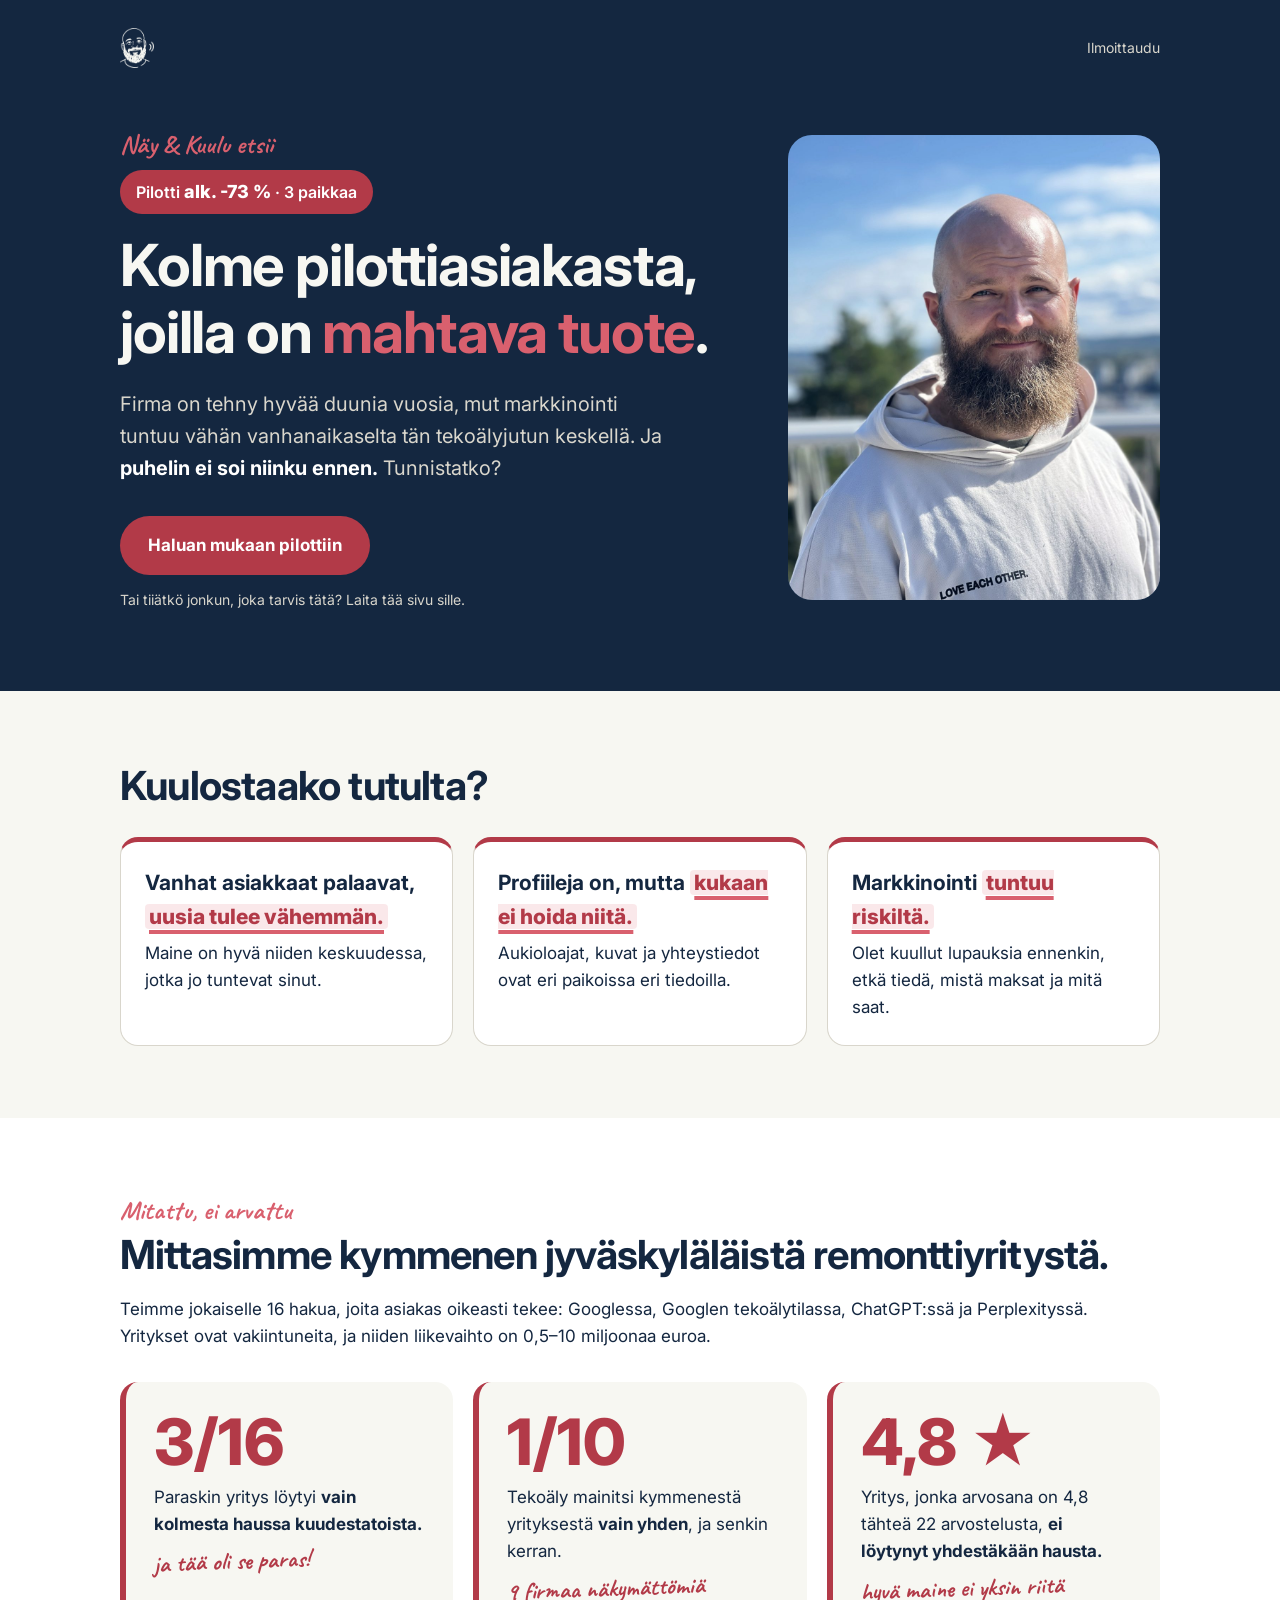
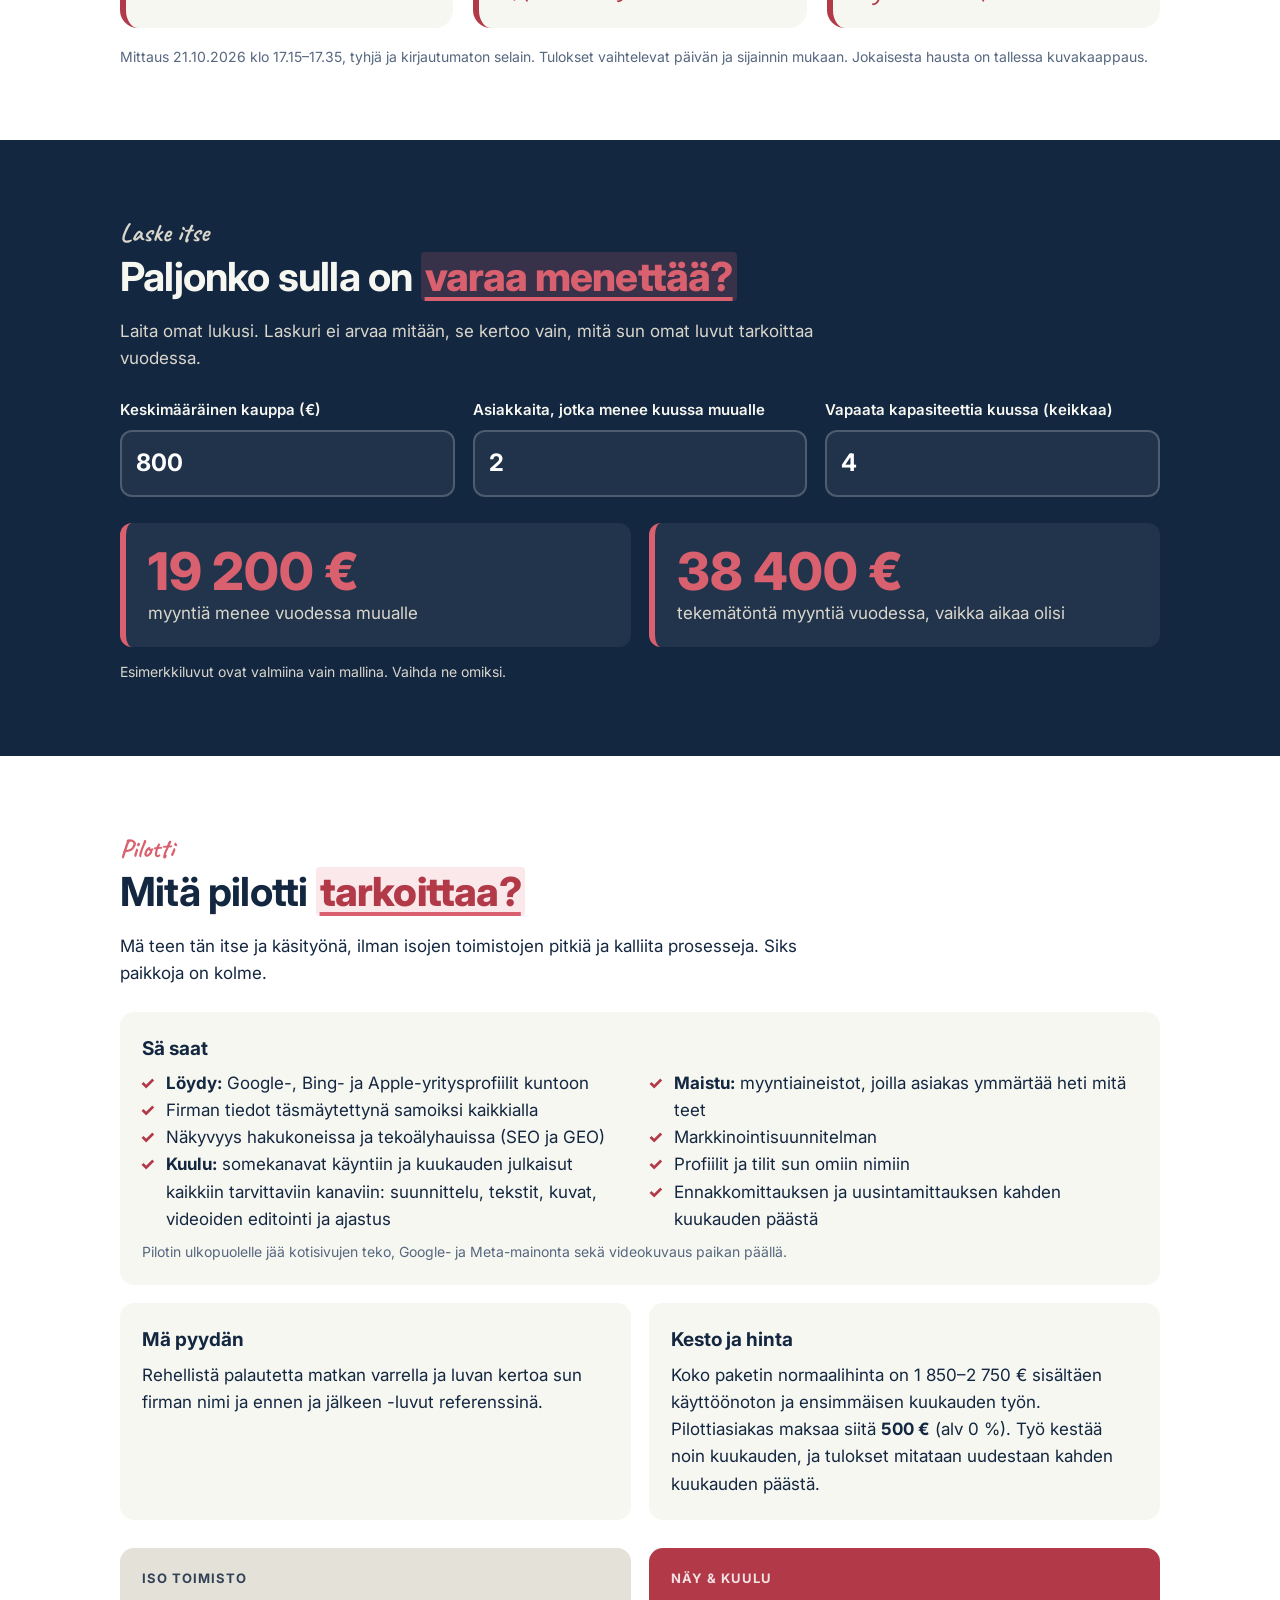
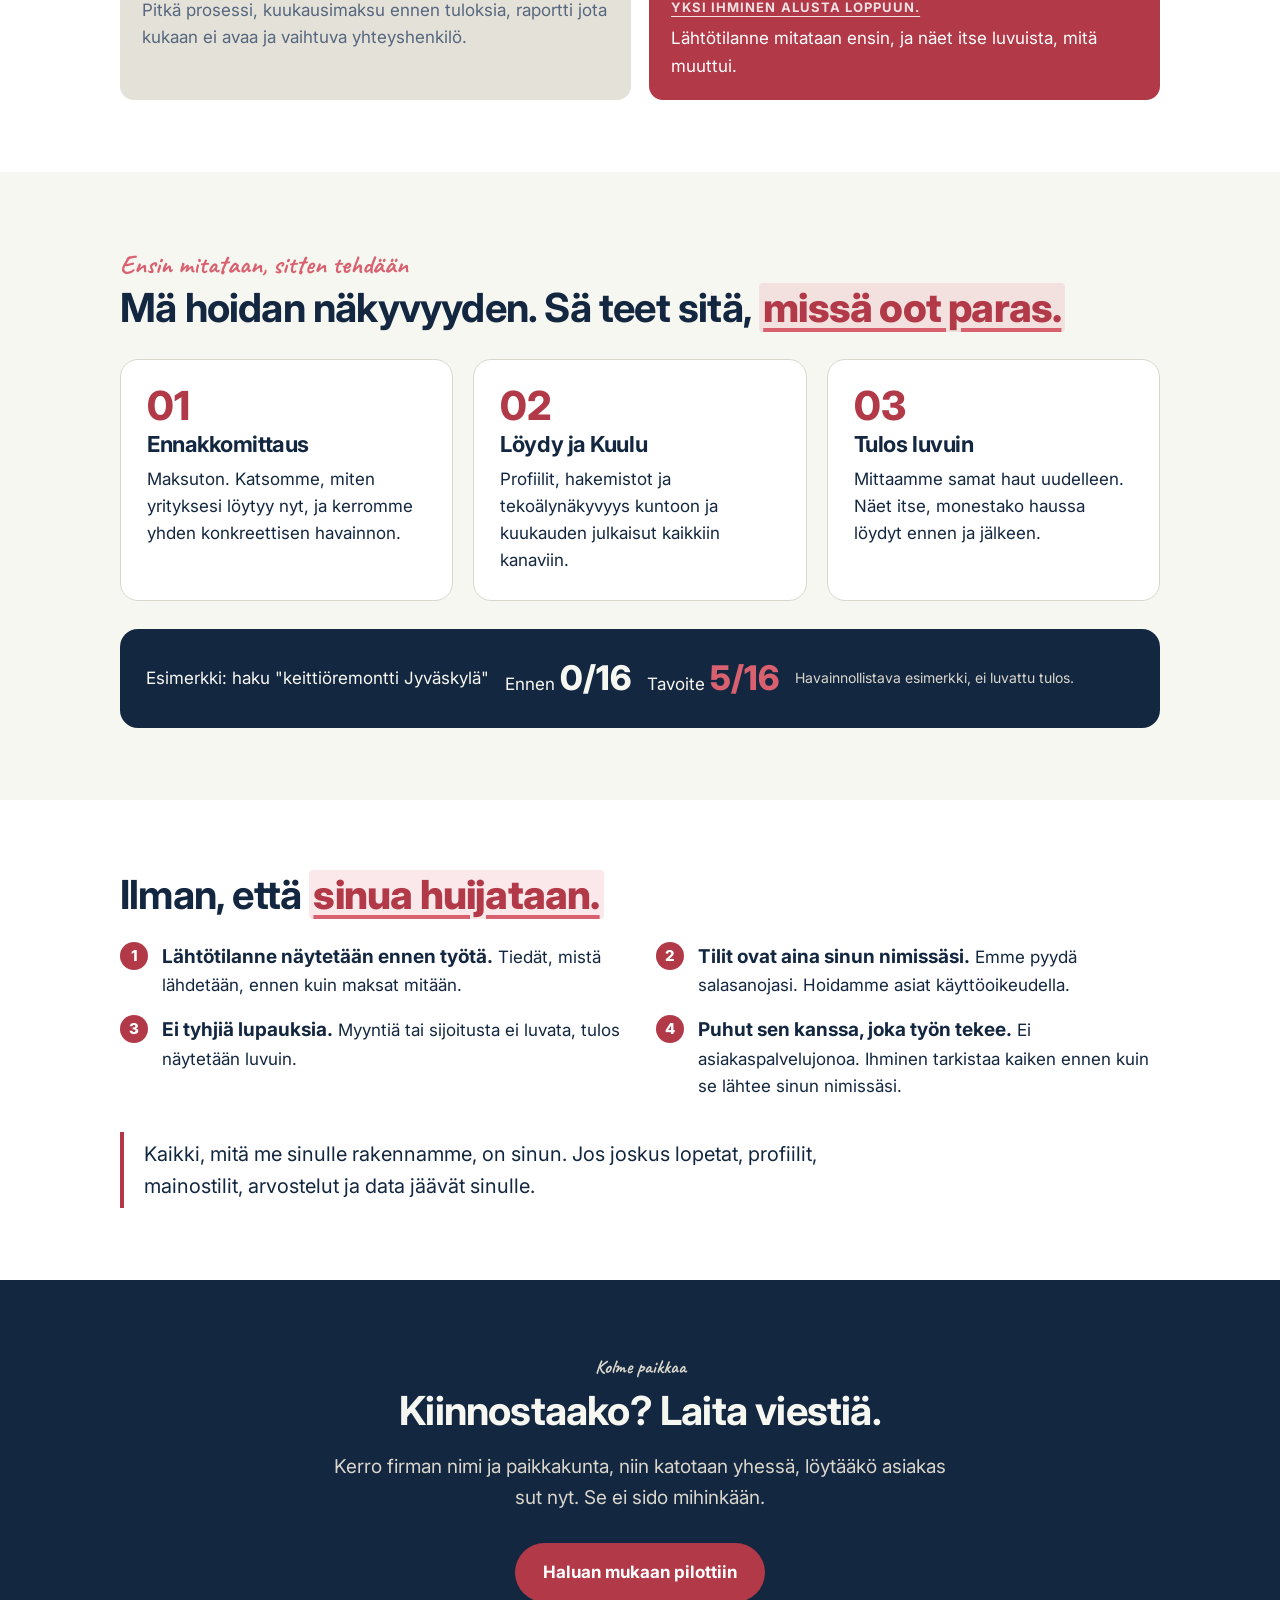
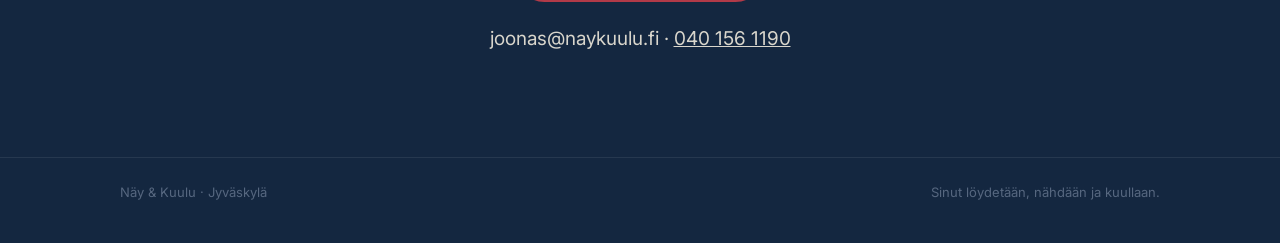
==== index.html @ 3f3e7864 "Pilotti alk. -73 %" ====
<!doctype html>
<html lang="fi">
<head>
<meta charset="utf-8">
<meta name="viewport" content="width=device-width, initial-scale=1">
<meta property="og:title" content="Etsin kolme pilottiasiakasta | Näy &amp; Kuulu">
<meta property="og:description" content="Laitan firman näkyvyyden kuntoon Googlessa ja tekoälyhauissa. Pilottiasiakkaalle 500 €, alennusta alk. -73 %.">
<meta property="og:image" content="https://naykuulu.fi/jako.png">
<meta property="og:url" content="https://naykuulu.fi/">
<meta property="og:type" content="website">
<title>Pilottiasiakkaat | Näy &amp; Kuulu</title>
<meta name="description" content="Mittaamme maksutta, löytyykö yrityksesi Googlesta, kartalta ja tekoälyhauista. Sitten korjaamme sen ja näytämme tuloksen luvuin.">
<link rel="preconnect" href="https://fonts.googleapis.com">
<link rel="preconnect" href="https://fonts.gstatic.com" crossorigin>
<link rel="stylesheet" href="https://fonts.googleapis.com/css2?family=Inter:wght@400;500;600;700;800&family=Caveat:wght@600;700&display=swap">
<!--
  LASKEUTUMISSIVU, LUONNOS 1 (22.10.2026). Yleinen versio.
  Rakenne (myyntikaava): 1 tunnistettava ongelma -> 2 mitattu todiste -> 3 mita nakymattomyys maksaa
  -> 4 ratkaisu -> 5 riskin poisto (arvot ja sitoumukset) -> 6 hinta -> 7 yksi toimintakehotus.
  TOIMIALAVERSIOT: vaihda kohdat, joissa on kommentti TOIMIALA (esimerkkihaku, mittauksen ala, referenssi).
  TEKSTI viimeistellaan brandiaanen (paketiston vaihe 3) jalkeen.
-->
<style>
:root{--sini:#1F3A5F;--syva:#142740;--lumi:#F7F7F2;--koivu:#D9D6CC;--puolukka:#B23A48;--pv:#D9606E;--himmea:#56677F;--valk:#FFFFFF}
*{box-sizing:border-box;margin:0;padding:0}
html{scroll-behavior:smooth}
body{font-family:Inter,system-ui,sans-serif;background:var(--lumi);color:var(--syva);line-height:1.6;font-size:17px}
a{color:inherit}
.sis{max-width:1080px;margin:0 auto;padding:0 20px}
.nappi{display:inline-block;background:var(--puolukka);color:var(--valk);text-decoration:none;font-weight:700;padding:16px 28px;border-radius:999px;font-size:17px;transition:transform .15s,background .15s}
.nappi:hover{background:#9c2f3c;transform:translateY(-1px)}
.pieni{font-size:14px;color:var(--himmea)}
.kasi{font-family:Caveat,cursive;font-weight:700;color:var(--pv);font-size:26px}
h1,h2,h3{line-height:1.15;letter-spacing:-.02em}
h2{font-size:clamp(28px,4vw,40px);margin-bottom:18px}
section{padding:72px 0}

/* 1 yläosa */
.yla{background:var(--syva);color:var(--lumi);padding:28px 0 80px}
.yla nav{display:flex;align-items:center;justify-content:space-between;margin-bottom:56px}
.yla nav img{height:40px}
.yla nav a.pieni{color:var(--koivu);text-decoration:none}
.yla .gr{display:grid;grid-template-columns:1.25fr .75fr;gap:48px;align-items:center}
.yla h1{font-size:clamp(34px,5.4vw,58px);margin-bottom:22px}
.yla h1 em{font-style:normal;color:var(--pv)}
.yla p.ingressi{font-size:20px;color:var(--koivu);max-width:560px;margin-bottom:32px}
.yla .kuva{border-radius:24px;overflow:hidden;aspect-ratio:4/5;background:var(--sini)}
.yla .kuva img{width:100%;height:100%;object-fit:cover;display:block}
.yla .huom{margin-top:14px;color:var(--koivu)}

/* 2 tunnistus */
.tunnistus .lista{display:grid;grid-template-columns:repeat(3,1fr);gap:20px;margin-top:28px}
.tunnistus .kortti{background:var(--valk);border:1px solid var(--koivu);border-radius:18px;padding:24px}
.tunnistus .kortti b{display:block;font-size:19px;margin-bottom:6px}

/* 3 mittaus */
.mittaus{background:var(--valk)}
.mittaus .luvut{display:grid;grid-template-columns:repeat(3,1fr);gap:20px;margin:32px 0 18px}
.mittaus .luku{border-radius:18px;padding:28px;background:var(--lumi)}
.mittaus .luku .iso{font-size:clamp(44px,6vw,64px);font-weight:800;color:var(--puolukka);line-height:1}
.mittaus .luku p{margin-top:10px}

/* 4 hinta näkymättömyydestä */
.maksaa{background:var(--sini);color:var(--lumi)}
.maksaa .gr{display:grid;grid-template-columns:repeat(2,1fr);gap:20px;margin-top:28px}
.maksaa .tilasto{background:rgba(255,255,255,.06);border:1px solid rgba(255,255,255,.14);border-radius:18px;padding:26px}
.maksaa .tilasto .iso{font-size:44px;font-weight:800;color:var(--pv);line-height:1}
.maksaa .tilasto p{margin-top:10px;color:var(--koivu)}
.maksaa .lahde{font-size:13px;color:var(--koivu);opacity:.8;margin-top:8px}

/* 5 ratkaisu */
.ratkaisu .askeleet{display:grid;grid-template-columns:repeat(3,1fr);gap:20px;margin-top:28px}
.ratkaisu .askel{background:var(--valk);border-radius:18px;padding:26px;border:1px solid var(--koivu)}
.ratkaisu .askel .nro{font-weight:800;color:var(--puolukka);font-size:15px;letter-spacing:.08em}
.ratkaisu .askel h3{font-size:22px;margin:6px 0 8px}
.ennen{display:flex;gap:16px;align-items:center;margin-top:28px;background:var(--syva);color:var(--lumi);border-radius:18px;padding:22px 26px;flex-wrap:wrap}
.ennen .arvo{font-size:34px;font-weight:800}
.ennen .arvo.j{color:var(--pv)}

/* 6 turva */
.turva{background:var(--valk)}
.turva .gr{display:grid;grid-template-columns:repeat(2,1fr);gap:16px 32px;margin-top:24px}
.turva .rivi{display:flex;gap:14px}
.turva .rivi span{flex:0 0 28px;height:28px;border-radius:50%;background:var(--puolukka);color:var(--valk);display:grid;place-items:center;font-weight:800;font-size:15px}
.sitoumus{margin-top:32px;border-left:4px solid var(--puolukka);padding:6px 0 6px 20px;font-size:20px;max-width:760px}

/* 7 hinta */
.hinta .gr{display:grid;grid-template-columns:repeat(2,1fr);gap:20px;margin-top:24px}
.hinta .laatikko{background:var(--valk);border:1px solid var(--koivu);border-radius:18px;padding:28px}
.hinta .laatikko .iso{font-size:44px;font-weight:800}
.hinta .laatikko.paa{border:2px solid var(--puolukka)}

/* 8 loppu */
.loppu{background:var(--syva);color:var(--lumi);text-align:center}
.loppu p{color:var(--koivu);max-width:620px;margin:0 auto 30px;font-size:19px}
.loppu .yht{margin-top:22px;color:var(--koivu)}
footer{background:var(--syva);color:var(--himmea);padding:24px 0 40px;font-size:13px;border-top:1px solid rgba(255,255,255,.08)}
footer .sis{display:flex;justify-content:space-between;gap:16px;flex-wrap:wrap}

@media (max-width:820px){
  body{font-size:16px}
  section{padding:56px 0}
  .yla .gr,.tunnistus .lista,.mittaus .luvut,.maksaa .gr,.ratkaisu .askeleet,.turva .gr,.hinta .gr{grid-template-columns:1fr}
  .yla .kuva{aspect-ratio:1/1;max-width:340px}
  .yla nav{margin-bottom:36px}
}
.paikka{background:#FFF3B0;color:#5a4a00;padding:2px 6px;border-radius:4px;font-weight:600}
.pilotti{padding:72px 0;background:var(--valk)}
.pilotti .gr{display:grid;grid-template-columns:repeat(2,1fr);gap:18px;margin-top:24px}
.pilotti .kortti{background:var(--lumi);border-radius:14px;padding:22px}
.pilotti .kortti b{display:block;font-size:19px;margin-bottom:6px}
@media(max-width:760px){.pilotti .gr{grid-template-columns:1fr}.pilotti ul{columns:1!important}}
.korosta{font-weight:800;color:var(--puolukka);background:rgba(217,96,110,.14);text-decoration:underline;text-decoration-thickness:4px;text-underline-offset:6px;text-decoration-color:var(--pv);padding:0 4px;border-radius:4px}
.yla .korosta,.laskuri .korosta,.loppu .korosta{color:var(--pv);background:rgba(217,96,110,.18)}
.huomio{font-family:Caveat,cursive;font-weight:700;color:var(--puolukka);font-size:24px;line-height:1.1;display:block;margin-top:8px;transform:rotate(-2deg)}
.tunnistus .kortti{border-top:5px solid var(--puolukka)}
.tunnistus .kortti b{font-size:21px}
.mittaus .luku{border-left:6px solid var(--puolukka)}
.ratkaisu .askel .nro{font-size:40px;line-height:1;letter-spacing:0}
.turva .rivi b{font-size:19px}
.pilotti ul li{list-style:none;position:relative;padding-left:4px}
.pilotti ul li:before{content:"✓";position:absolute;left:-22px;color:var(--puolukka);font-weight:800}
.vs{display:grid;grid-template-columns:1fr 1fr;gap:18px;margin-top:28px}
.vs div{border-radius:14px;padding:20px 22px}
.vs .ei{background:#E4E1D8;color:var(--himmea);text-decoration:none}.vs .ei b{color:var(--syva)}
.vs .on{background:var(--puolukka);color:#fff}
.vs b{display:block;font-size:13px;letter-spacing:.08em;text-transform:uppercase;margin-bottom:8px;opacity:.85}
@media(max-width:760px){.vs{grid-template-columns:1fr}}
.pilottimerkki{display:inline-block;background:var(--puolukka);color:#fff;font-weight:600;font-size:16px;padding:8px 16px;border-radius:999px;margin:4px 0 18px}
.pilottimerkki b{font-weight:800;font-size:18px}
.laskuri{padding:72px 0;background:var(--syva);color:var(--lumi)}
.laskuri p{color:var(--koivu)}
.lgr{display:grid;grid-template-columns:repeat(3,1fr);gap:18px;margin:26px 0}
.lgr label{display:flex;flex-direction:column;gap:8px;font-weight:600;font-size:15px}
.lgr input{font:inherit;font-size:24px;font-weight:700;padding:12px 14px;border-radius:12px;border:2px solid rgba(255,255,255,.2);background:rgba(255,255,255,.06);color:#fff;width:100%}
.ltul{display:grid;grid-template-columns:1fr 1fr;gap:18px;margin-bottom:14px}
.ltul div{background:rgba(255,255,255,.06);border-left:6px solid var(--pv);border-radius:12px;padding:20px 22px}
.ltul .iso{display:block;font-size:clamp(34px,5vw,52px);font-weight:800;color:var(--pv);line-height:1.1}
.ltul span{color:var(--koivu)}
@media(max-width:760px){.lgr,.ltul{grid-template-columns:1fr}}
.pilotti ul li{break-inside:avoid}
</style>
</head>
<body>

<!-- 1. ONGELMA, JONKA LUKIJA TUNNISTAA -->
<header class="yla">
  <div class="sis">
    <nav><img src="merkki_lumi.png" alt="Näy &amp; Kuulu"><a class="pieni" href="#mittaus">Ilmoittaudu</a></nav>
    <div class="gr">
      <div>
        <p class="kasi">Näy &amp; Kuulu etsii</p>
        <div class="pilottimerkki">Pilotti <b>alk. -73 %</b> · 3 paikkaa</div>
        <h1>Kolme pilottiasiakasta, joilla on <em>mahtava tuote</em>.</h1>
        <p class="ingressi">Firma on tehny hyvää duunia vuosia, mut markkinointi tuntuu vähän vanhanaikaselta tän tekoälyjutun keskellä. Ja <b style="color:#fff">puhelin ei soi niinku ennen.</b> Tunnistatko?</p>
        <a class="nappi" href="https://docs.google.com/forms/d/e/1FAIpQLSdQ899hPGrsLPNvacFHOvFxhM9YdgB2-9FwwTz6n1oB_IQjag/viewform" target="_blank" rel="noopener">Haluan mukaan pilottiin</a>
        <p class="huom pieni">Tai tiiätkö jonkun, joka tarvis tätä? Laita tää sivu sille.</p>
      </div>
      <div class="kuva"><img style="object-position:50% 20%" src="joonas_huppari.jpg" alt="Joonas, Näy &amp; Kuulu"></div>
    </div>
  </div>
</header>
<section class="tunnistus">
  <div class="sis">
    <h2>Kuulostaako tutulta?</h2>
    <div class="lista">
      <div class="kortti"><b>Vanhat asiakkaat palaavat, <span class="korosta">uusia tulee vähemmän.</span></b>Maine on hyvä niiden keskuudessa, jotka jo tuntevat sinut.</div>
      <div class="kortti"><b>Profiileja on, mutta <span class="korosta">kukaan ei hoida niitä.</span></b>Aukioloajat, kuvat ja yhteystiedot ovat eri paikoissa eri tiedoilla.</div>
      <div class="kortti"><b>Markkinointi <span class="korosta">tuntuu riskiltä.</span></b>Olet kuullut lupauksia ennenkin, etkä tiedä, mistä maksat ja mitä saat.</div>
    </div>
  </div>
</section>

<!-- 2. MITATTU TODISTE (oma mittaus 21.10.2026, yritysten nimiä ei julkaista) -->
<section class="mittaus" id="tulos">
  <div class="sis">
    <p class="kasi">Mitattu, ei arvattu</p>
    <!-- TOIMIALA: ala ja paikkakunta -->
    <h2>Mittasimme kymmenen jyväskyläläistä remonttiyritystä.</h2>
    <p>Teimme jokaiselle 16 hakua, joita asiakas oikeasti tekee: Googlessa, Googlen tekoälytilassa, ChatGPT:ssä ja Perplexityssä. Yritykset ovat vakiintuneita, ja niiden liikevaihto on 0,5–10 miljoonaa euroa.</p>
    <div class="luvut">
      <div class="luku"><div class="iso">3/16</div><p>Paraskin yritys löytyi <b>vain kolmesta haussa kuudestatoista.</b><span class="huomio">ja tää oli se paras!</span></p></div>
      <div class="luku"><div class="iso">1/10</div><p>Tekoäly mainitsi kymmenestä yrityksestä <b>vain yhden</b>, ja senkin kerran.<span class="huomio">9 firmaa näkymättömiä</span></p></div>
      <div class="luku"><div class="iso">4,8 ★</div><p>Yritys, jonka arvosana on 4,8 tähteä 22 arvostelusta, <b>ei löytynyt yhdestäkään hausta.</b><span class="huomio">hyvä maine ei yksin riitä</span></p></div>
    </div>
    <p class="pieni">Mittaus 21.10.2026 klo 17.15–17.35, tyhjä ja kirjautumaton selain. Tulokset vaihtelevat päivän ja sijainnin mukaan. Jokaisesta hausta on tallessa kuvakaappaus.</p>
  </div>
</section>

<section class="laskuri" id="laskuri">
  <div class="sis">
    <p class="kasi">Laske itse</p>
    <h2>Paljonko sulla on <span class="korosta">varaa menettää?</span></h2>
    <p style="max-width:720px">Laita omat lukusi. Laskuri ei arvaa mitään, se kertoo vain, mitä sun omat luvut tarkoittaa vuodessa.</p>
    <div class="lgr">
      <label>Keskimääräinen kauppa (€)<input type="number" id="l_kauppa" value="800" min="0" step="50"></label>
      <label>Asiakkaita, jotka menee kuussa muualle<input type="number" id="l_menee" value="2" min="0" step="1"></label>
      <label>Vapaata kapasiteettia kuussa (keikkaa)<input type="number" id="l_kapa" value="4" min="0" step="1"></label>
    </div>
    <div class="ltul">
      <div><span class="iso" id="l_menetys">19 200 €</span><span>myyntiä menee vuodessa muualle</span></div>
      <div><span class="iso" id="l_kapaeur">38 400 €</span><span>tekemätöntä myyntiä vuodessa, vaikka aikaa olisi</span></div>
    </div>
    <p class="pieni">Esimerkkiluvut ovat valmiina vain mallina. Vaihda ne omiksi.</p>
  </div>
</section>
<script>
(function(){function f(n){return Math.round(n).toLocaleString('fi-FI')+' €'}
function laske(){var k=+document.getElementById('l_kauppa').value||0,m=+document.getElementById('l_menee').value||0,c=+document.getElementById('l_kapa').value||0;
document.getElementById('l_menetys').textContent=f(k*m*12);document.getElementById('l_kapaeur').textContent=f(k*c*12)}
['l_kauppa','l_menee','l_kapa'].forEach(function(i){document.getElementById(i).addEventListener('input',laske)});laske()})();
</script>
<section class="pilotti">
  <div class="sis">
    <p class="kasi">Pilotti</p>
    <h2>Mitä pilotti <span class="korosta">tarkoittaa?</span></h2>
    <p style="max-width:720px">Mä teen tän itse ja käsityönä, ilman isojen toimistojen pitkiä ja kalliita prosesseja. Siks paikkoja on kolme.</p>
    <div class="gr">
      <div class="kortti" style="grid-column:1/-1"><b>Sä saat</b><ul style="margin:6px 0 0 20px;columns:2;column-gap:40px"><li><span style="font-weight:700">Löydy:</span> Google-, Bing- ja Apple-yritysprofiilit kuntoon</li><li>Firman tiedot täsmäytettynä samoiksi kaikkialla</li><li>Näkyvyys hakukoneissa ja tekoälyhauissa (SEO ja GEO)</li><li><span style="font-weight:700">Kuulu:</span> somekanavat käyntiin ja kuukauden julkaisut kaikkiin tarvittaviin kanaviin: suunnittelu, tekstit, kuvat, videoiden editointi ja ajastus</li><li><span style="font-weight:700">Maistu:</span> myyntiaineistot, joilla asiakas ymmärtää heti mitä teet</li><li>Markkinointisuunnitelman</li><li>Profiilit ja tilit sun omiin nimiin</li><li>Ennakkomittauksen ja uusintamittauksen kahden kuukauden päästä</li></ul><p class="pieni" style="margin-top:8px">Pilotin ulkopuolelle jää kotisivujen teko, Google- ja Meta-mainonta sekä videokuvaus paikan päällä.</p></div>
      <div class="kortti"><b>Mä pyydän</b>Rehellistä palautetta matkan varrella ja luvan kertoa sun firman nimi ja ennen ja jälkeen -luvut referenssinä.</div>
      <div class="kortti"><b>Kesto ja hinta</b>Koko paketin normaalihinta on 1 850–2 750 € sisältäen käyttöönoton ja ensimmäisen kuukauden työn. Pilottiasiakas maksaa siitä <span style="font-weight:700">500 €</span> (alv 0 %). Työ kestää noin kuukauden, ja tulokset mitataan uudestaan kahden kuukauden päästä.</div>
    </div>
  <div class="vs"><div class="ei"><b>Iso toimisto</b>Pitkä prosessi, kuukausimaksu ennen tuloksia, raportti jota kukaan ei avaa ja vaihtuva yhteyshenkilö.</div><div class="on"><b>Näy &amp; Kuulu</b><b style="text-decoration:underline;text-underline-offset:4px">Yksi ihminen alusta loppuun.</b> Lähtötilanne mitataan ensin, ja näet itse luvuista, mitä muuttui.</div></div>
</div>
</section>
<!-- 4. RATKAISU -->
<section class="ratkaisu" id="miten">
  <div class="sis">
    <p class="kasi">Ensin mitataan, sitten tehdään</p>
    <h2>Mä hoidan näkyvyyden. Sä teet sitä, <span class="korosta">missä oot paras.</span></h2>
    <div class="askeleet">
      <div class="askel"><div class="nro">01</div><h3>Ennakkomittaus</h3><p>Maksuton. Katsomme, miten yrityksesi löytyy nyt, ja kerromme yhden konkreettisen havainnon.</p></div>
      <div class="askel"><div class="nro">02</div><h3>Löydy ja Kuulu</h3><p>Profiilit, hakemistot ja tekoälynäkyvyys kuntoon ja kuukauden julkaisut kaikkiin kanaviin.</p></div>
      <div class="askel"><div class="nro">03</div><h3>Tulos luvuin</h3><p>Mittaamme samat haut uudelleen. Näet itse, monestako haussa löydyt ennen ja jälkeen.</p></div>
    </div>
    <!-- TOIMIALA: esimerkkihaku -->
    <div class="ennen">
      <div>Esimerkki: haku "keittiöremontti Jyväskylä"</div>
      <div>Ennen <span class="arvo">0/16</span></div>
      <div>Tavoite <span class="arvo j">5/16</span></div>
      <div class="pieni" style="color:var(--koivu)">Havainnollistava esimerkki, ei luvattu tulos.</div>
    </div>
  </div>
</section>

<!-- 5. RISKIN POISTO: ARVOT JA SITOUMUKSET -->
<section class="turva">
  <div class="sis">
    <h2>Ilman, että <span class="korosta">sinua huijataan.</span></h2>
    <div class="gr">
      <div class="rivi"><span>1</span><div><b>Lähtötilanne näytetään ennen työtä.</b> Tiedät, mistä lähdetään, ennen kuin maksat mitään.</div></div>
      <div class="rivi"><span>2</span><div><b>Tilit ovat aina sinun nimissäsi.</b> Emme pyydä salasanojasi. Hoidamme asiat käyttöoikeudella.</div></div>
      <div class="rivi"><span>3</span><div><b>Ei tyhjiä lupauksia.</b> Myyntiä tai sijoitusta ei luvata, tulos näytetään luvuin.</div></div>
      <div class="rivi"><span>4</span><div><b>Puhut sen kanssa, joka työn tekee.</b> Ei asiakaspalvelujonoa. Ihminen tarkistaa kaiken ennen kuin se lähtee sinun nimissäsi.</div></div>
    </div>
    <p class="sitoumus">Kaikki, mitä me sinulle rakennamme, on sinun. Jos joskus lopetat, profiilit, mainostilit, arvostelut ja data jäävät sinulle.</p>
  </div>
</section>

<section class="loppu" id="mittaus">
  <div class="sis">
    <p class="kasi" style="margin-bottom:6px">Kolme paikkaa</p>
    <h2>Kiinnostaako? Laita viestiä.</h2>
    <p>Kerro firman nimi ja paikkakunta, niin katotaan yhessä, löytääkö asiakas sut nyt. Se ei sido mihinkään.</p>
    <a class="nappi" href="https://docs.google.com/forms/d/e/1FAIpQLSdQ899hPGrsLPNvacFHOvFxhM9YdgB2-9FwwTz6n1oB_IQjag/viewform" target="_blank" rel="noopener">Haluan mukaan pilottiin</a>
    <p class="yht">joonas@naykuulu.fi · <a href="tel:+358401561190" style="color:inherit">040 156 1190</a></p>
  </div>
</section>
<footer><div class="sis"><div>Näy &amp; Kuulu · Jyväskylä</div><div>Sinut löydetään, nähdään ja kuullaan.</div></div></footer>
</body>
</html>
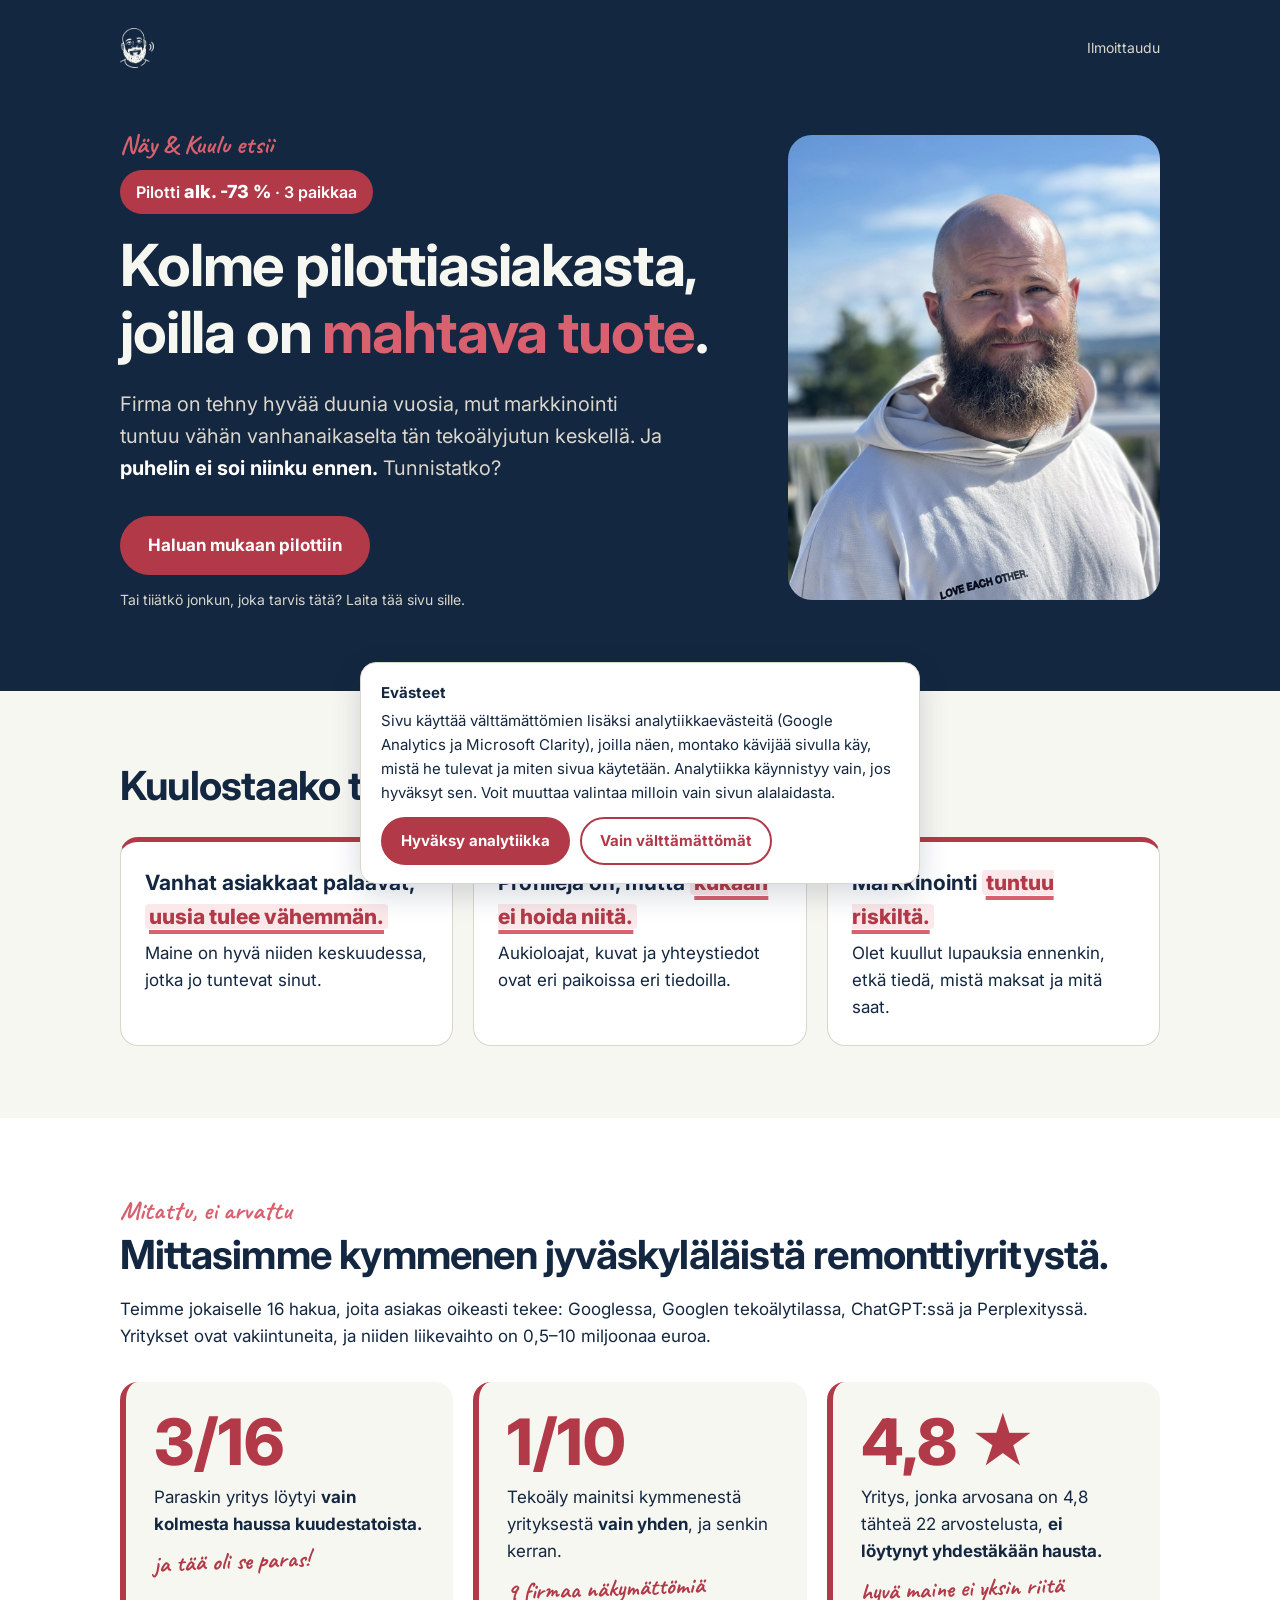
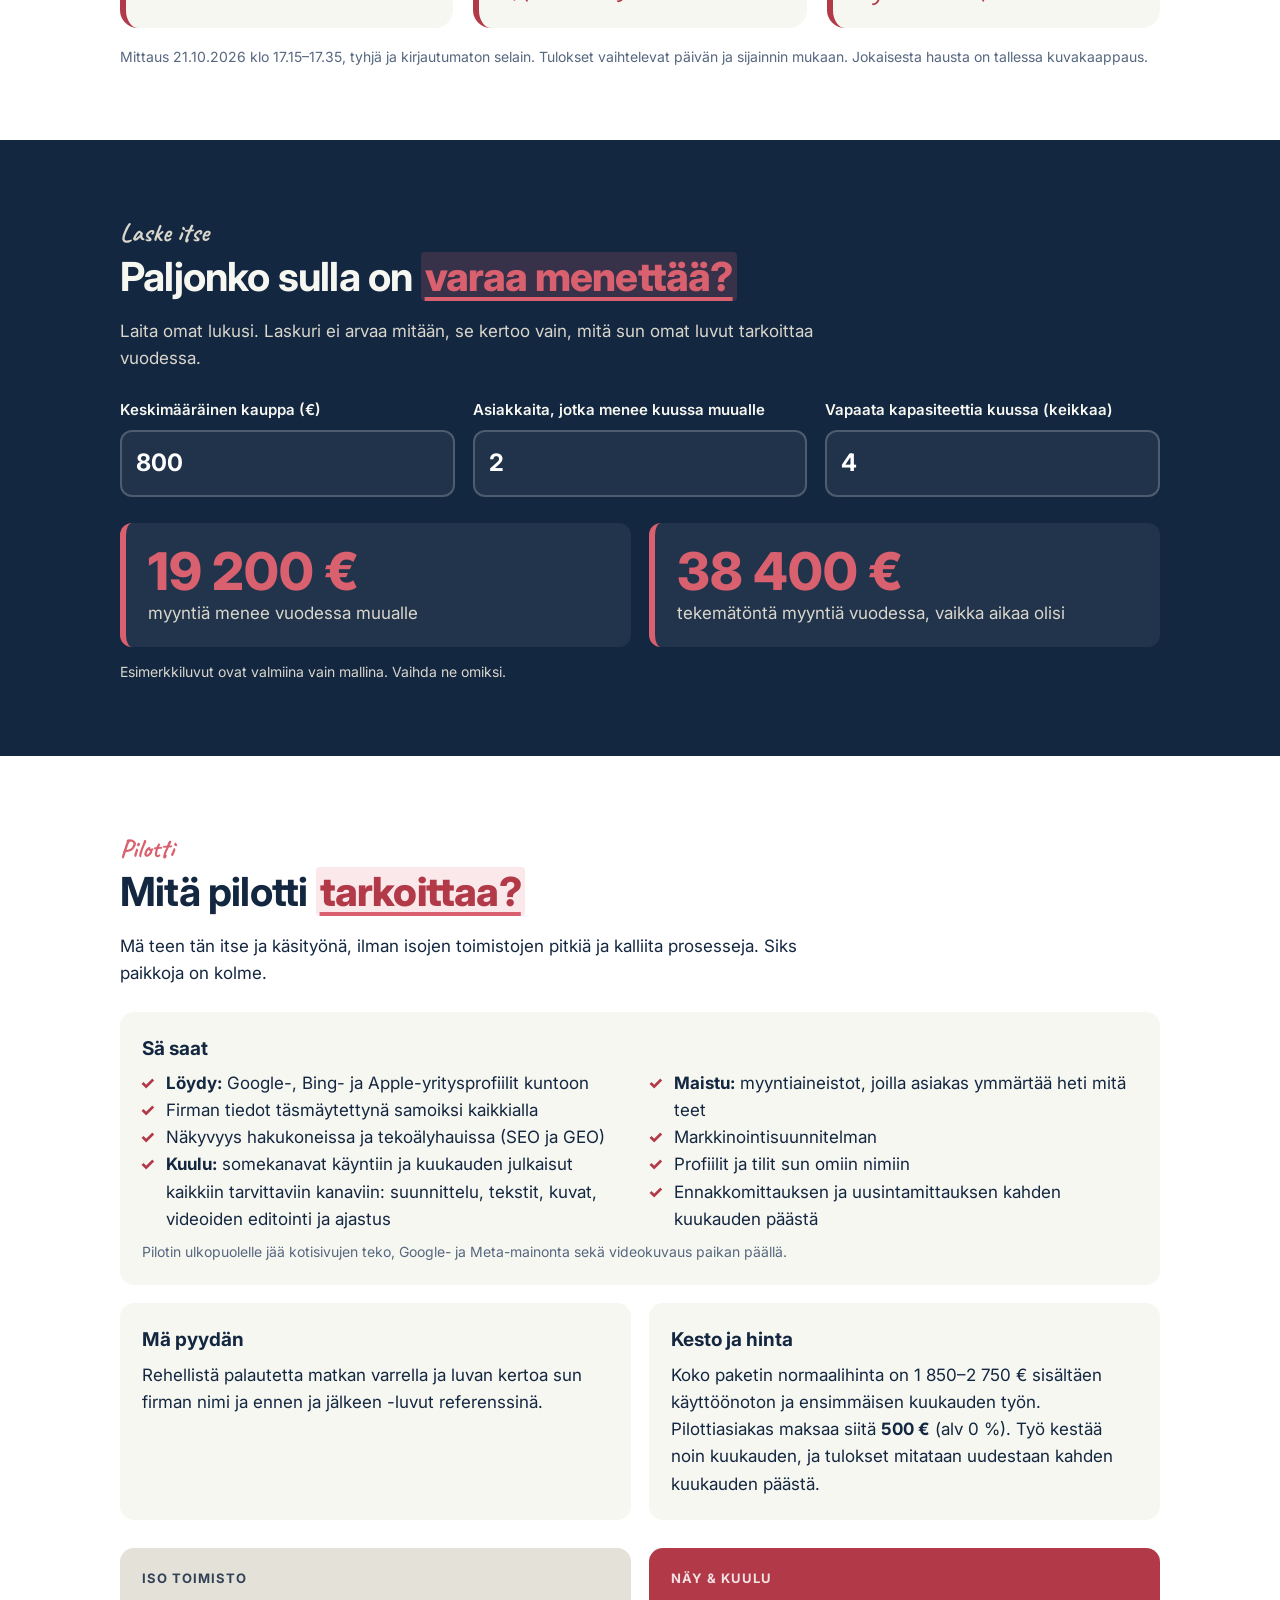
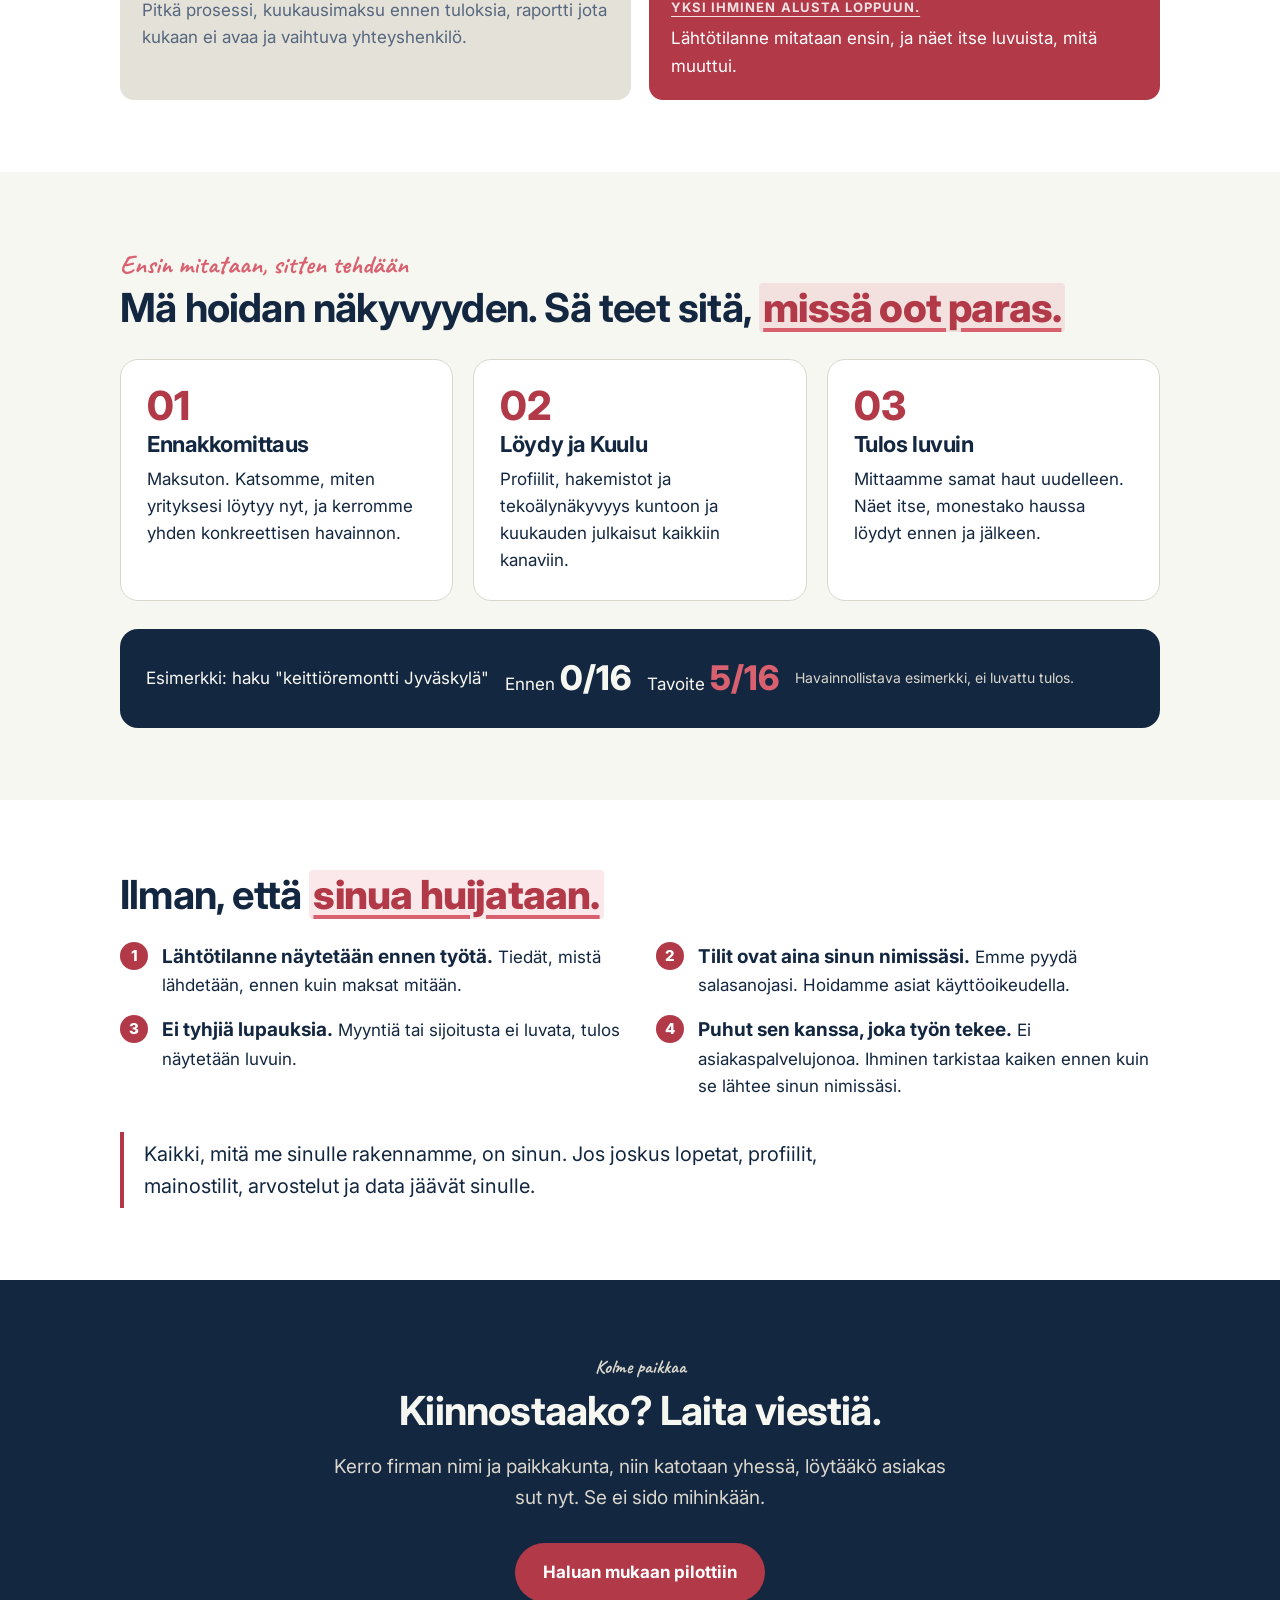
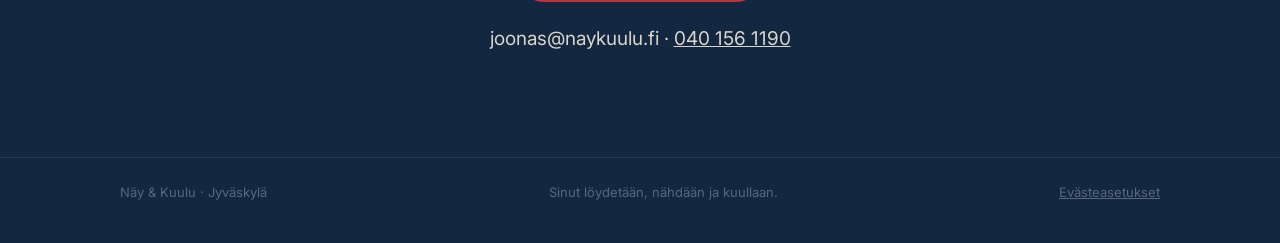
==== commit 52777234: "Evästeilmoitus, GA4 ja Clarity suostumuksen takana" ====
--- a/index.html
+++ b/index.html
@@ -139,6 +139,13 @@
 .ltul span{color:var(--koivu)}
 @media(max-width:760px){.lgr,.ltul{grid-template-columns:1fr}}
 .pilotti ul li{break-inside:avoid}
+.eva{position:fixed;left:16px;right:16px;bottom:16px;max-width:560px;margin:0 auto;background:var(--valk);color:var(--syva);border:1px solid var(--koivu);border-radius:16px;box-shadow:0 10px 30px rgba(20,39,64,.18);padding:18px 20px;font-size:15px;z-index:50;display:none}
+.eva b{display:block;margin-bottom:4px}
+.eva .napit{display:flex;gap:10px;flex-wrap:wrap;margin-top:12px}
+.eva button{font:inherit;font-weight:700;border-radius:999px;padding:10px 18px;cursor:pointer;border:2px solid var(--puolukka)}
+.eva .hy{background:var(--puolukka);color:var(--valk)}
+.eva .ei{background:transparent;color:var(--puolukka)}
+footer button.evalinkki{background:none;border:0;color:inherit;font:inherit;text-decoration:underline;cursor:pointer;padding:0}
 </style>
 </head>
 <body>
@@ -266,6 +273,29 @@
     <p class="yht">joonas@naykuulu.fi · <a href="tel:+358401561190" style="color:inherit">040 156 1190</a></p>
   </div>
 </section>
-<footer><div class="sis"><div>Näy &amp; Kuulu · Jyväskylä</div><div>Sinut löydetään, nähdään ja kuullaan.</div></div></footer>
+<footer><div class="sis"><div>Näy &amp; Kuulu · Jyväskylä</div><div>Sinut löydetään, nähdään ja kuullaan.</div><div><button class="evalinkki" id="eva_auki">Evästeasetukset</button></div></div></footer>
+<div class="eva" id="eva" role="dialog" aria-label="Evästeet">
+  <b>Evästeet</b>
+  Sivu käyttää välttämättömien lisäksi analytiikkaevästeitä (Google Analytics ja Microsoft Clarity), joilla näen, montako kävijää sivulla käy, mistä he tulevat ja miten sivua käytetään. Analytiikka käynnistyy vain, jos hyväksyt sen. Voit muuttaa valintaa milloin vain sivun alalaidasta.
+  <div class="napit"><button class="hy" id="eva_hy">Hyväksy analytiikka</button><button class="ei" id="eva_ei">Vain välttämättömät</button></div>
+</div>
+<script>
+(function(){var ID='G-E0XFE2C05K',CL='z3s92cz19c',K='nk_suostumus';
+function lue(){try{return localStorage.getItem(K)}catch(e){return null}}
+function tallenna(v){try{localStorage.setItem(K,v)}catch(e){}}
+var ladattu=false;
+function lataa(){if(ladattu)return;ladattu=true;window.dataLayer=window.dataLayer||[];window.gtag=function(){dataLayer.push(arguments)};
+gtag('consent','default',{ad_storage:'denied',ad_user_data:'denied',ad_personalization:'denied',analytics_storage:'granted'});
+gtag('js',new Date());gtag('config',ID);var s=document.createElement('script');s.async=true;s.src='https://www.googletagmanager.com/gtag/js?id='+ID;document.head.appendChild(s);
+(function(c,l,a,r,i,t,y){c[a]=c[a]||function(){(c[a].q=c[a].q||[]).push(arguments)};t=l.createElement(r);t.async=1;t.src='https://www.clarity.ms/tag/'+i;y=l.getElementsByTagName(r)[0];y.parentNode.insertBefore(t,y)})(window,document,'clarity','script',CL);window.clarity('consent')}
+var eva=document.getElementById('eva');
+function nayta(){eva.style.display='block'}
+document.getElementById('eva_hy').onclick=function(){tallenna('kylla');eva.style.display='none';lataa()};
+document.getElementById('eva_ei').onclick=function(){tallenna('ei');eva.style.display='none';if(ladattu)location.reload()};
+document.getElementById('eva_auki').onclick=nayta;
+var v=lue();if(v==='kylla')lataa();else if(v!=='ei')nayta();
+document.querySelectorAll('a[href*="docs.google.com/forms"]').forEach(function(a){a.addEventListener('click',function(){if(window.gtag)gtag('event','generate_lead',{lomake:'pilotti'})})});
+})();
+</script>
 </body>
 </html>
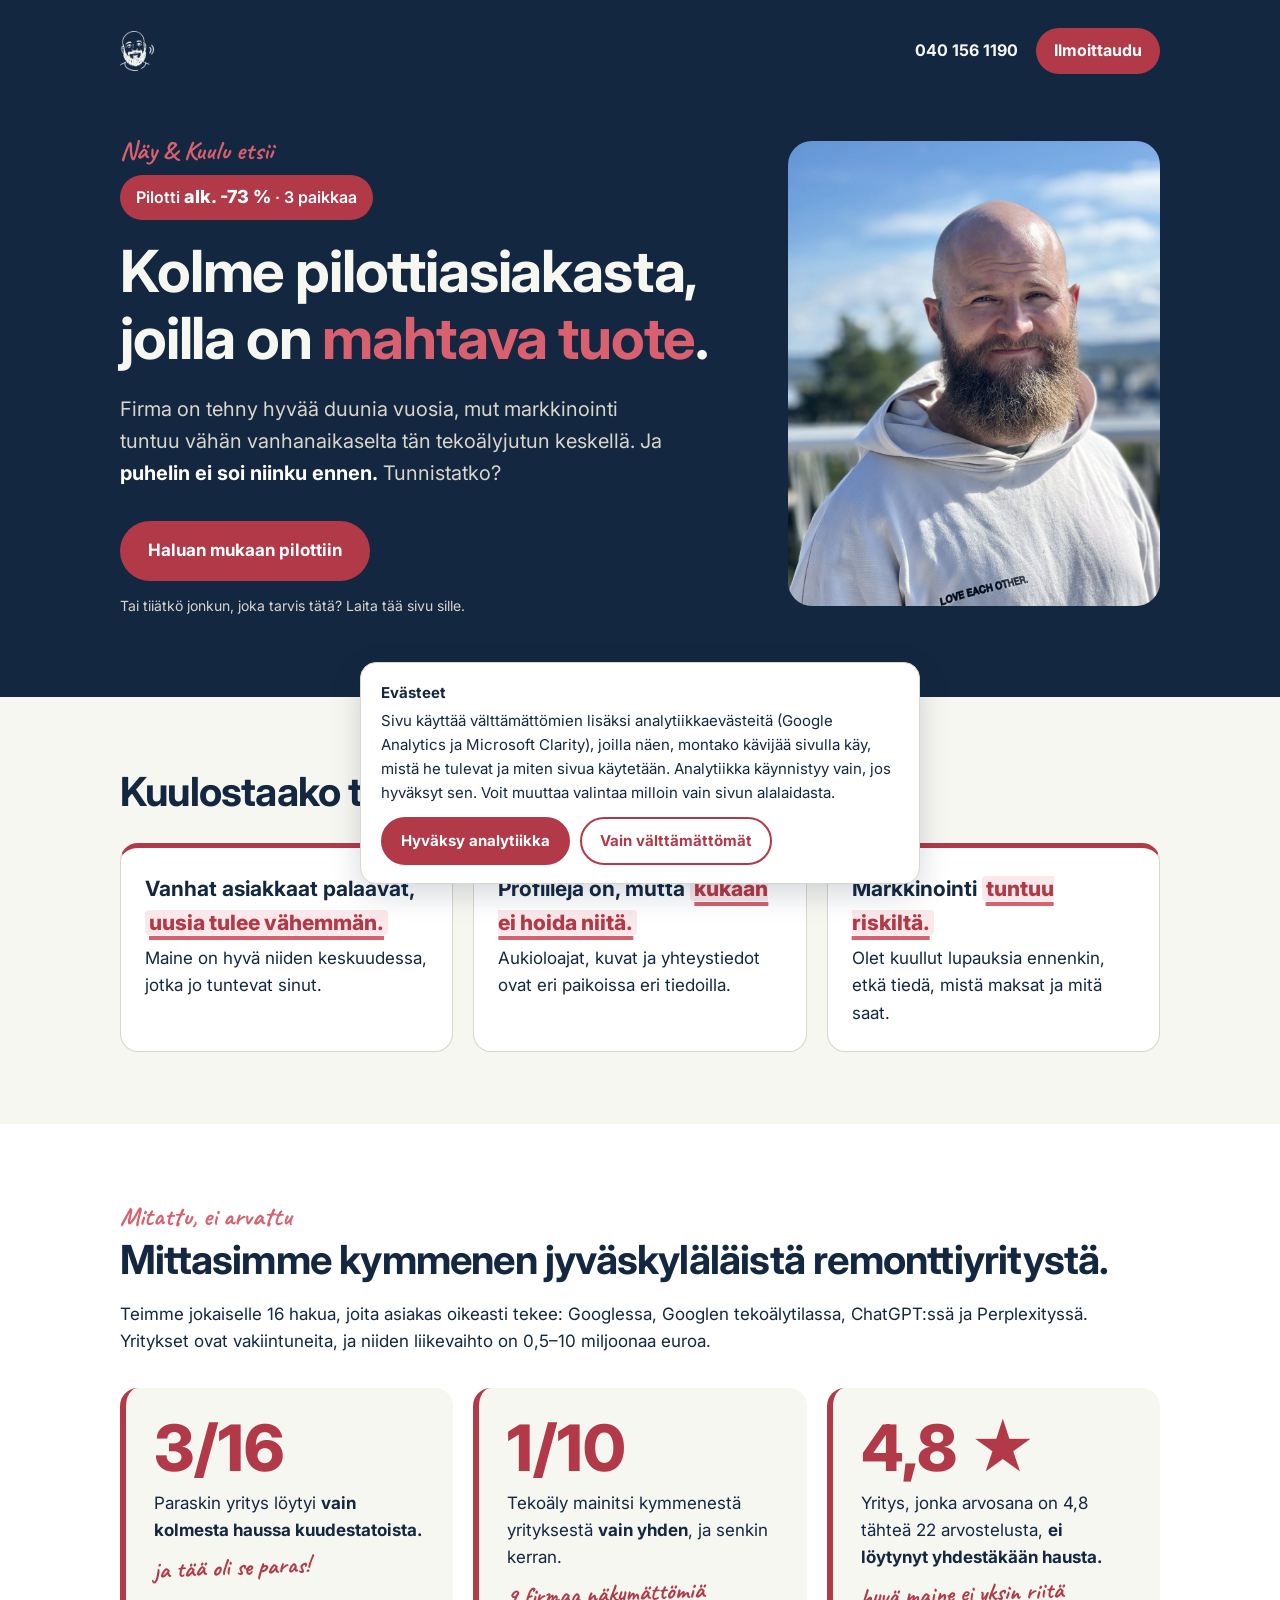
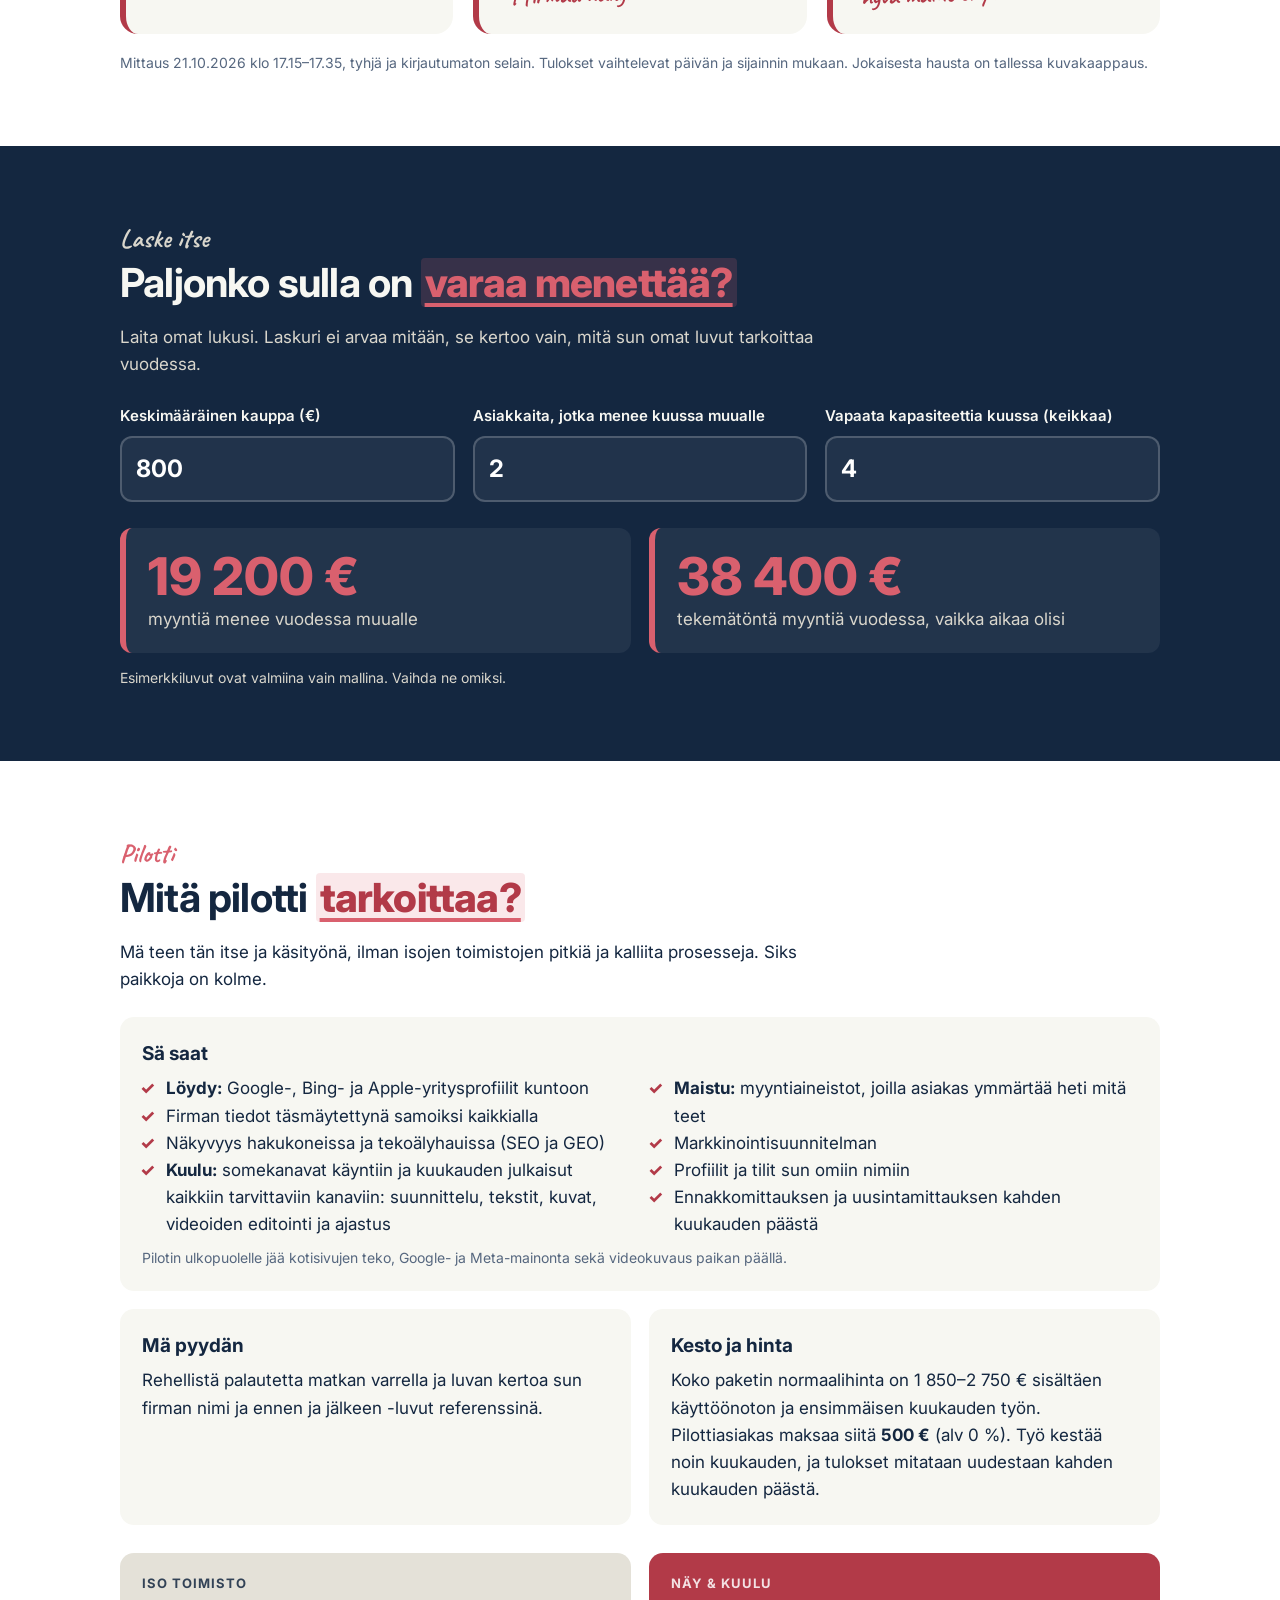
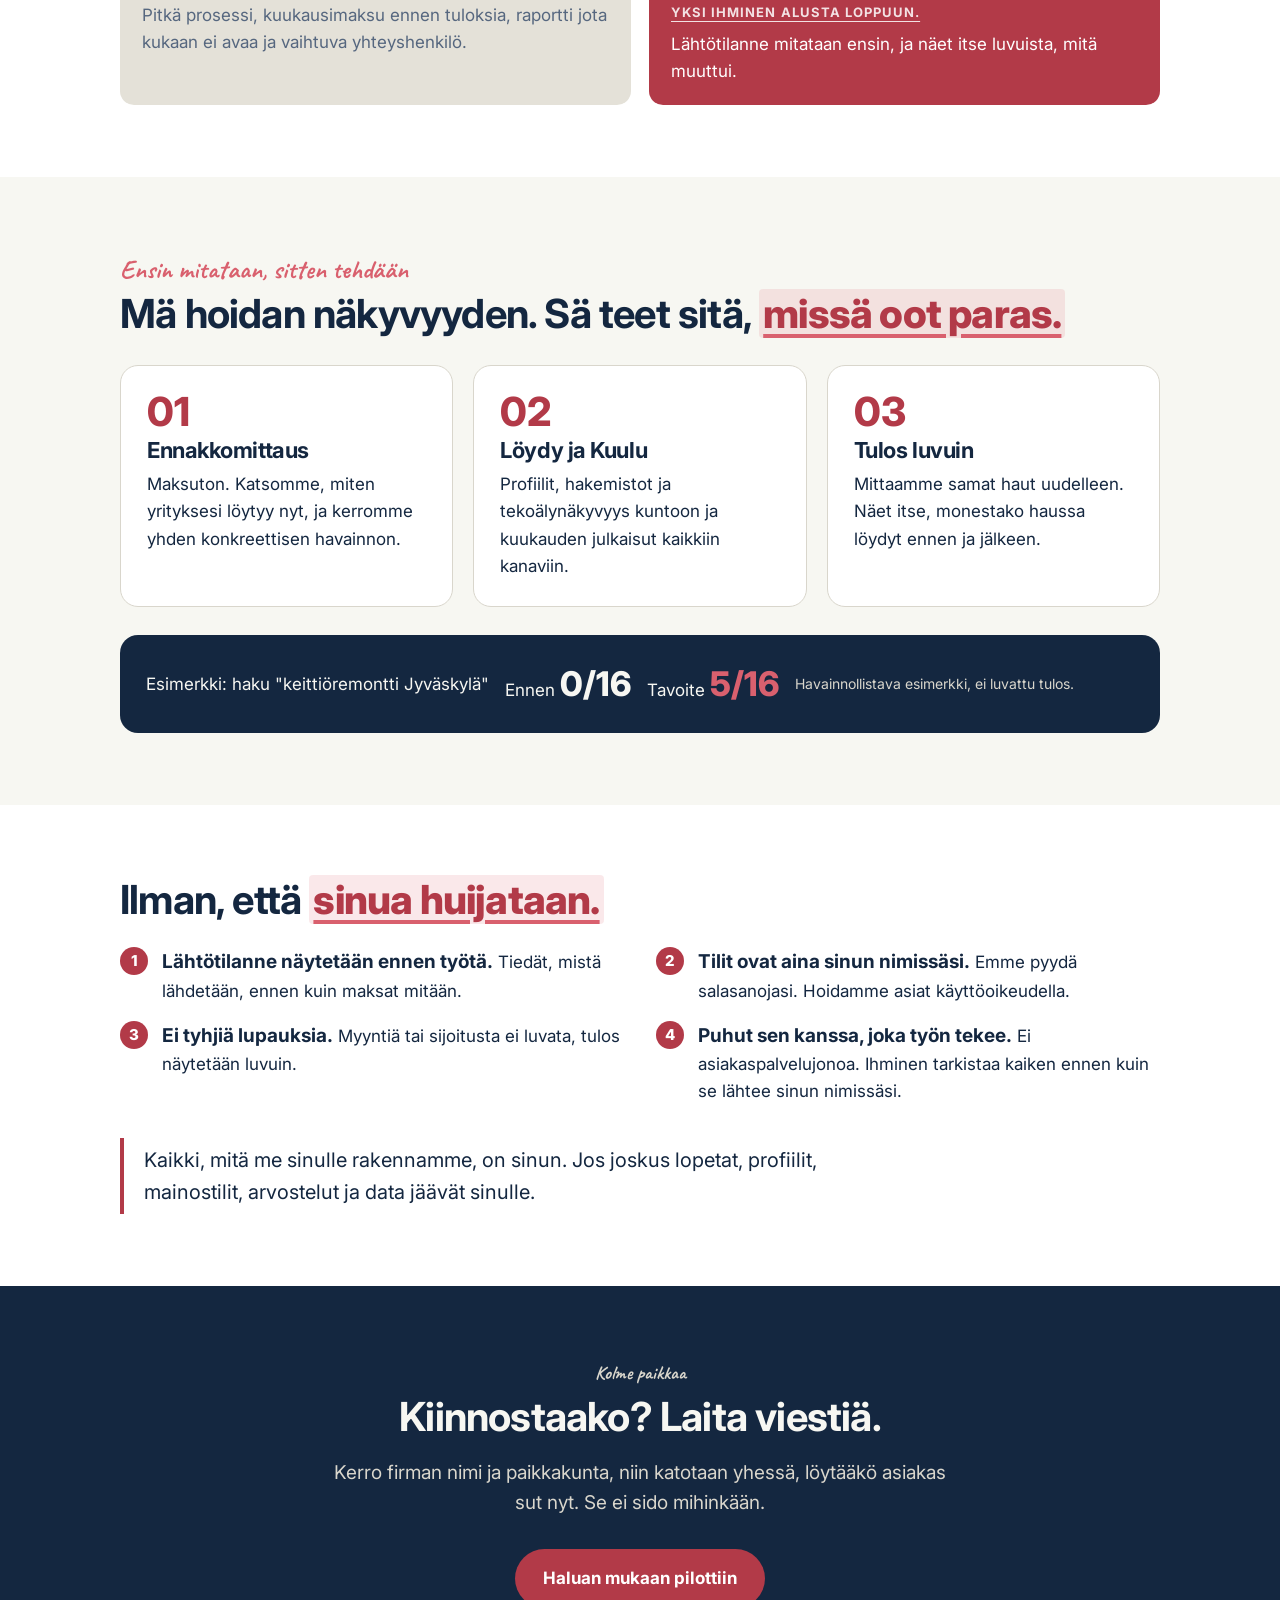
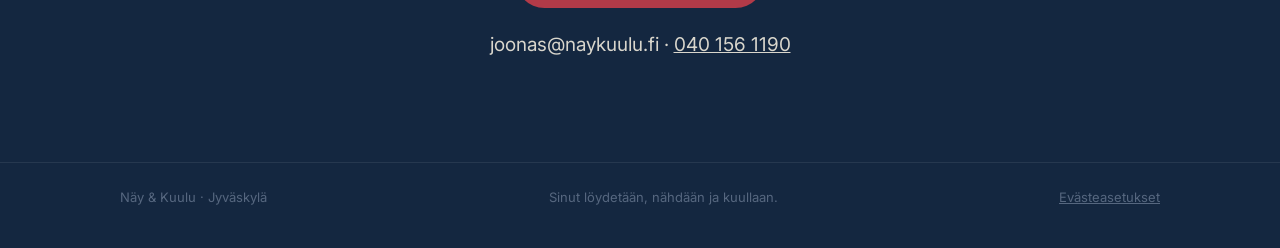
==== commit eaf55baf: "Yläpalkkiin puhelinnumero ja Ilmoittaudu-painike" ====
--- a/index.html
+++ b/index.html
@@ -40,6 +40,11 @@
 .yla nav{display:flex;align-items:center;justify-content:space-between;margin-bottom:56px}
 .yla nav img{height:40px}
 .yla nav a.pieni{color:var(--koivu);text-decoration:none}
+.yla nav .navoik{display:flex;align-items:center;gap:18px}
+.yla nav a.ilmo{background:var(--puolukka);color:#fff;font-weight:700;font-size:16px;text-decoration:none;padding:10px 18px;border-radius:999px;white-space:nowrap}
+.yla nav a.ilmo:hover{background:#9c2f3c}
+@media(max-width:420px){.yla nav .navoik{gap:12px}.yla nav a.puh,.yla nav a.ilmo{font-size:15px}.yla nav a.ilmo{padding:9px 14px}.yla nav img{height:34px}}
+.yla nav a.puh{color:var(--lumi);font-weight:700;text-decoration:none;font-size:16px;white-space:nowrap}
 .yla .gr{display:grid;grid-template-columns:1.25fr .75fr;gap:48px;align-items:center}
 .yla h1{font-size:clamp(34px,5.4vw,58px);margin-bottom:22px}
 .yla h1 em{font-style:normal;color:var(--pv)}
@@ -153,7 +158,7 @@
 <!-- 1. ONGELMA, JONKA LUKIJA TUNNISTAA -->
 <header class="yla">
   <div class="sis">
-    <nav><img src="merkki_lumi.png" alt="Näy &amp; Kuulu"><a class="pieni" href="#mittaus">Ilmoittaudu</a></nav>
+    <nav><img src="merkki_lumi.png" alt="Näy &amp; Kuulu"><span class="navoik"><a class="puh" href="tel:+358401561190">040 156 1190</a><a class="ilmo" href="#mittaus">Ilmoittaudu</a></span></nav>
     <div class="gr">
       <div>
         <p class="kasi">Näy &amp; Kuulu etsii</p>
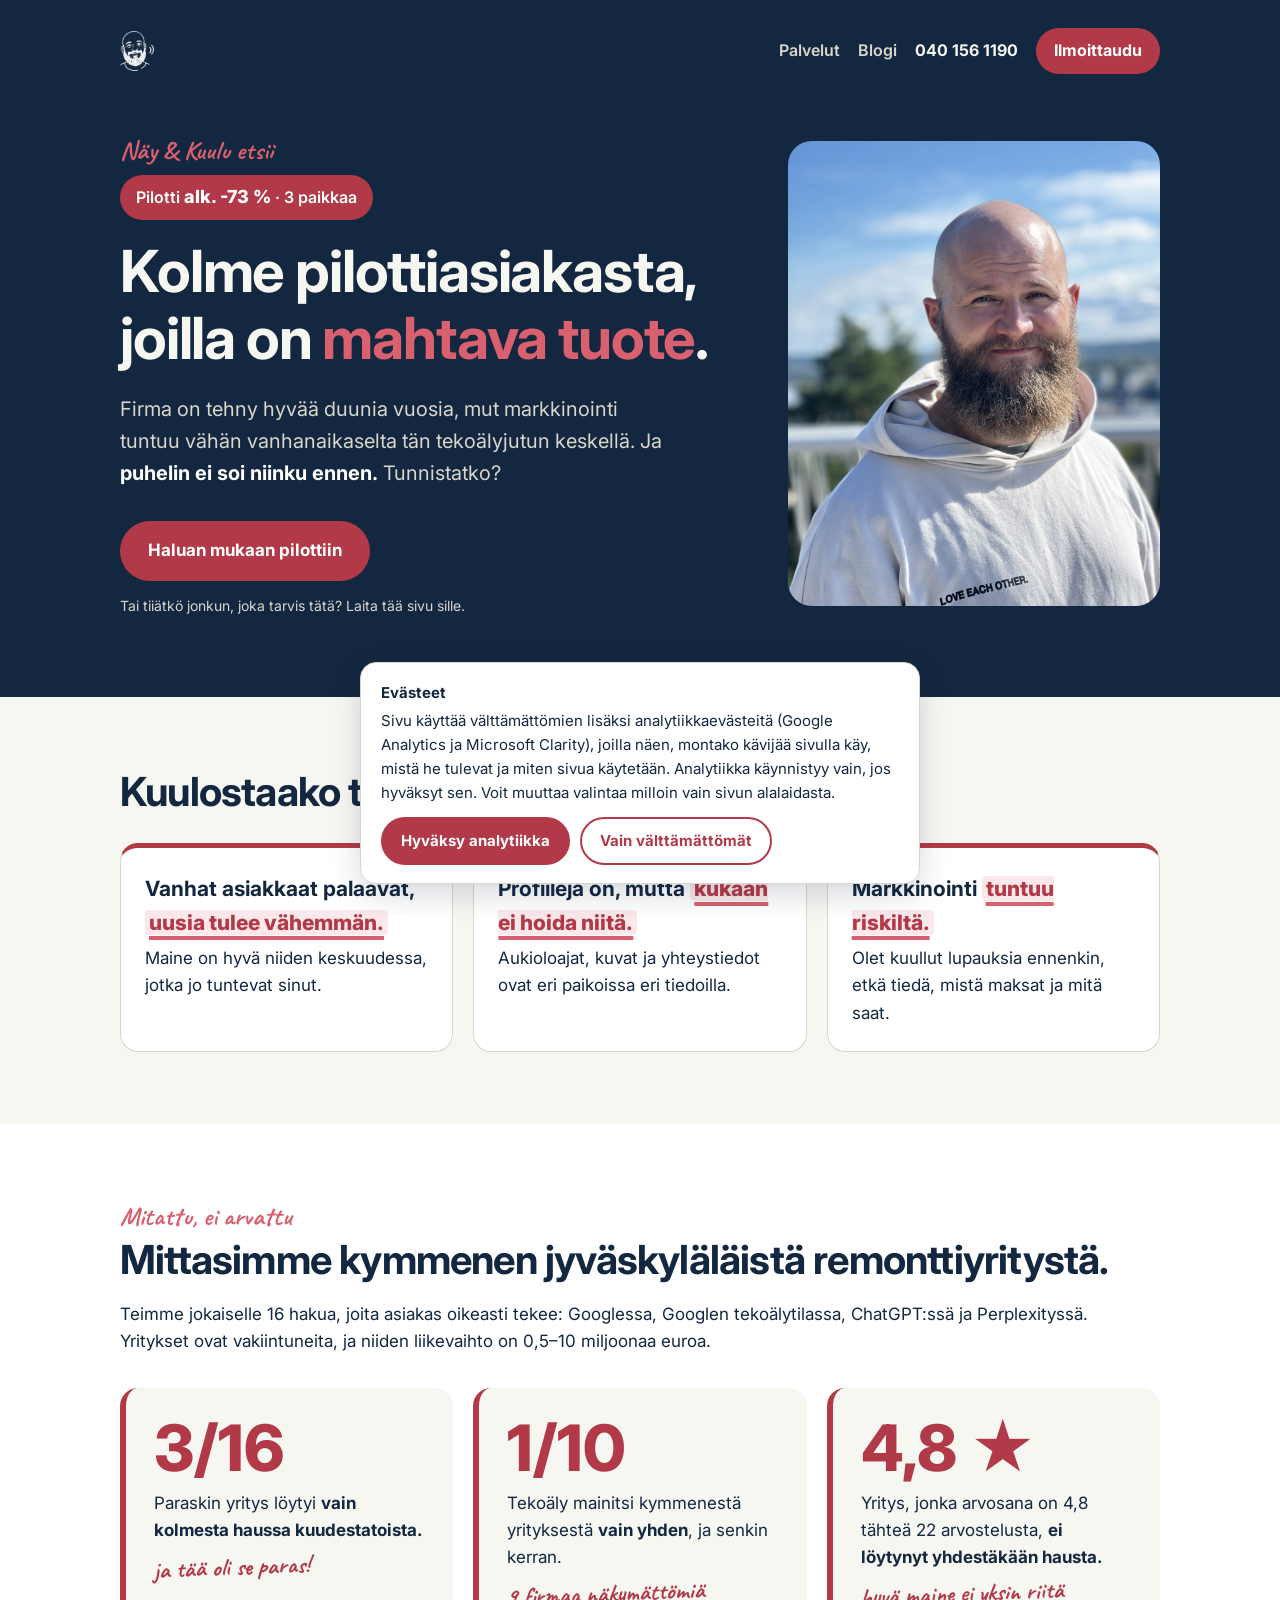
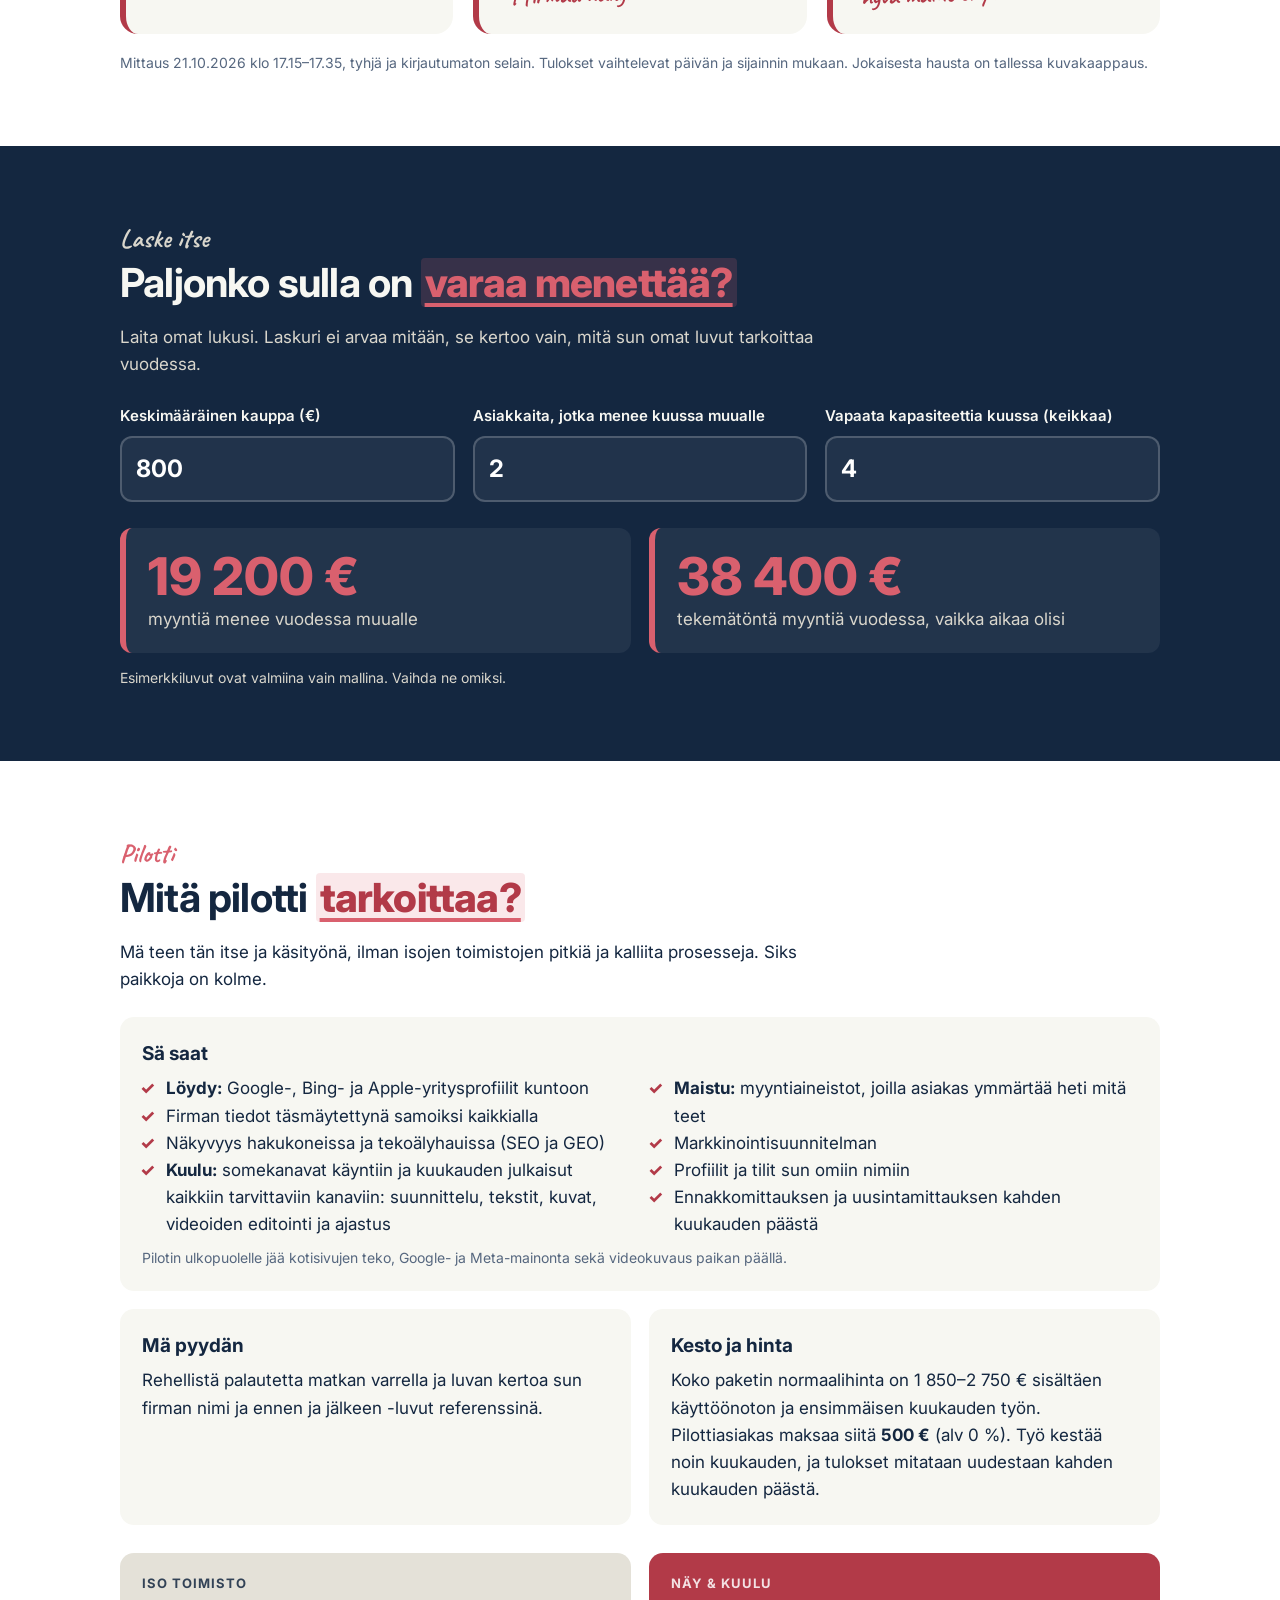
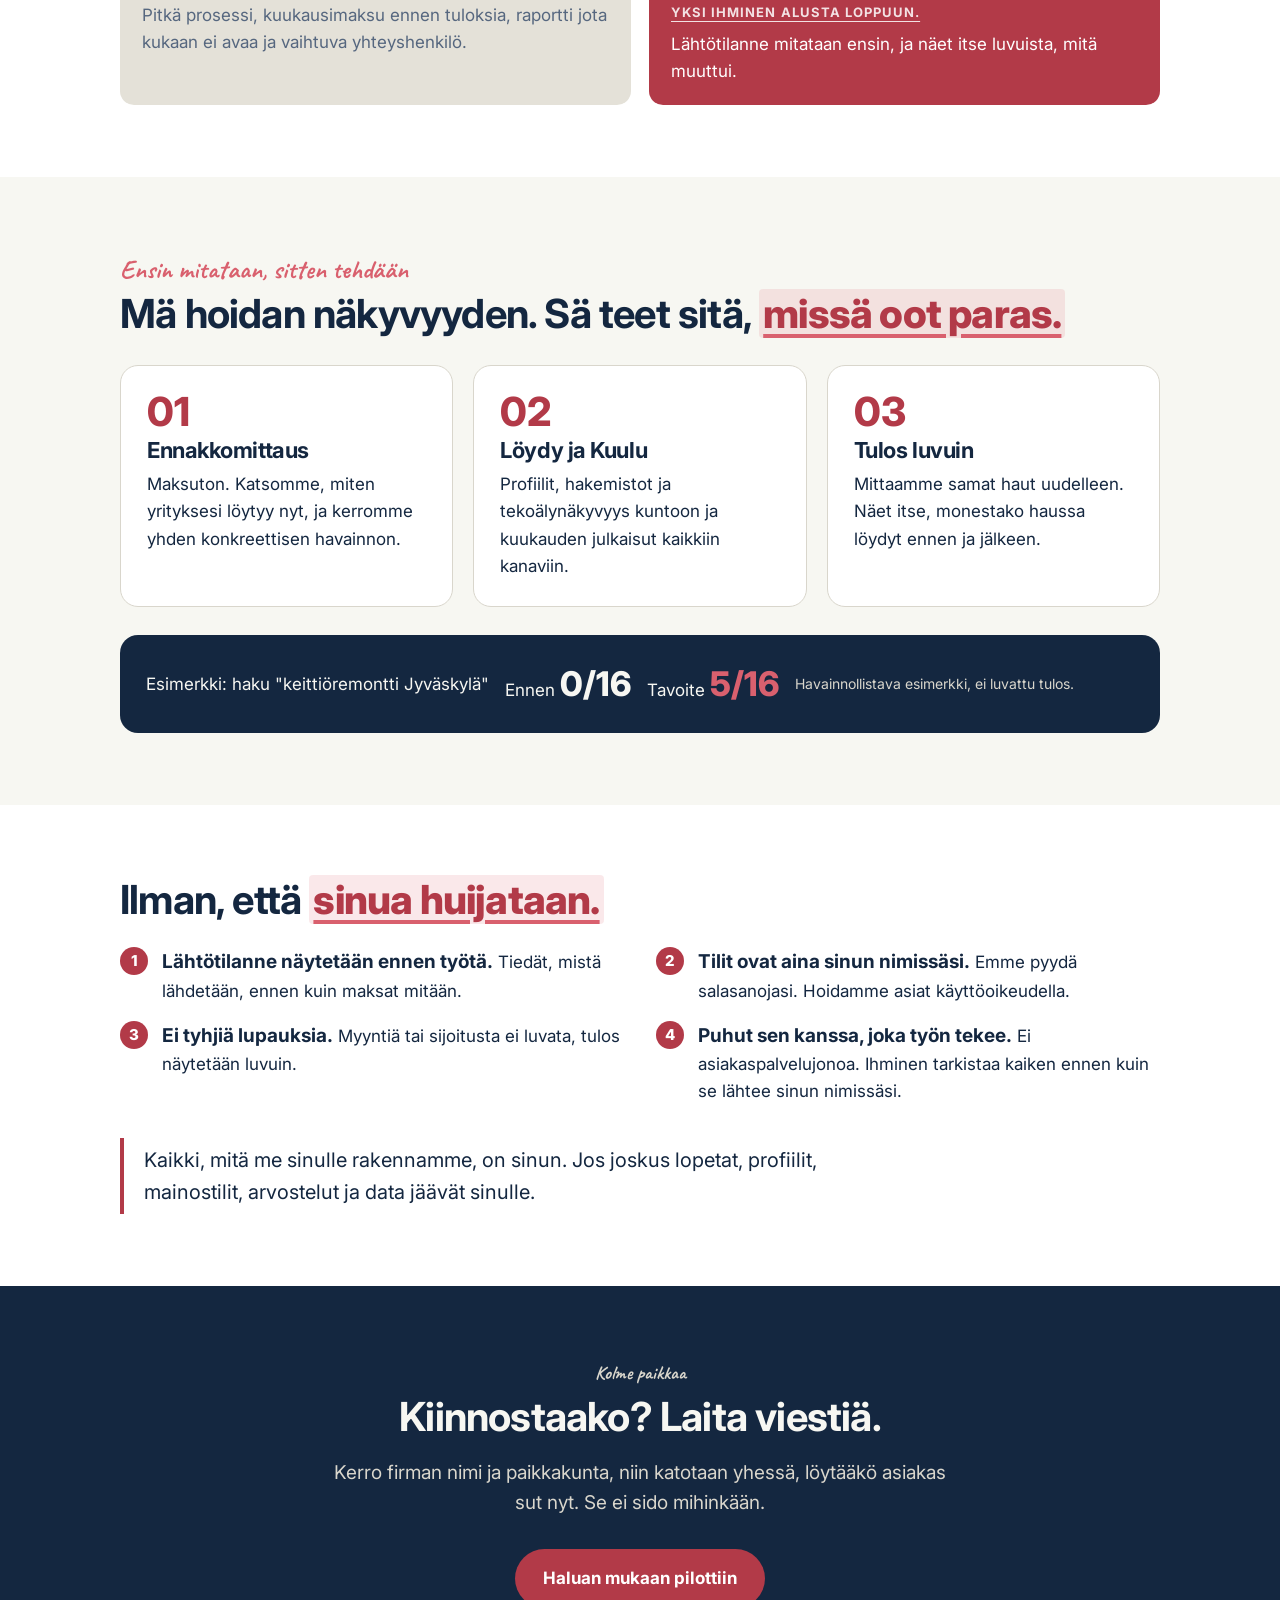
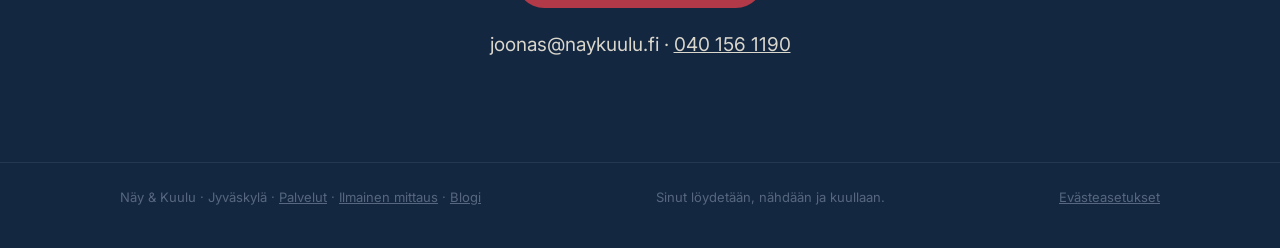
==== commit 40b2315c: "Sivusto 30.10.: etusivu, sivukartta, logot" ====
--- a/index.html
+++ b/index.html
@@ -13,13 +13,6 @@
 <link rel="preconnect" href="https://fonts.googleapis.com">
 <link rel="preconnect" href="https://fonts.gstatic.com" crossorigin>
 <link rel="stylesheet" href="https://fonts.googleapis.com/css2?family=Inter:wght@400;500;600;700;800&family=Caveat:wght@600;700&display=swap">
-<!--
-  LASKEUTUMISSIVU, LUONNOS 1 (22.10.2026). Yleinen versio.
-  Rakenne (myyntikaava): 1 tunnistettava ongelma -> 2 mitattu todiste -> 3 mita nakymattomyys maksaa
-  -> 4 ratkaisu -> 5 riskin poisto (arvot ja sitoumukset) -> 6 hinta -> 7 yksi toimintakehotus.
-  TOIMIALAVERSIOT: vaihda kohdat, joissa on kommentti TOIMIALA (esimerkkihaku, mittauksen ala, referenssi).
-  TEKSTI viimeistellaan brandiaanen (paketiston vaihe 3) jalkeen.
--->
 <style>
 :root{--sini:#1F3A5F;--syva:#142740;--lumi:#F7F7F2;--koivu:#D9D6CC;--puolukka:#B23A48;--pv:#D9606E;--himmea:#56677F;--valk:#FFFFFF}
 *{box-sizing:border-box;margin:0;padding:0}
@@ -151,14 +144,80 @@
 .eva .hy{background:var(--puolukka);color:var(--valk)}
 .eva .ei{background:transparent;color:var(--puolukka)}
 footer button.evalinkki{background:none;border:0;color:inherit;font:inherit;text-decoration:underline;cursor:pointer;padding:0}
+.yla nav a.nk-lisa{color:var(--koivu);font-weight:600}@media(max-width:600px){.yla nav a.nk-lisa{display:none}}
 </style>
+<link rel="canonical" href="https://naykuulu.fi/">
+<script type="application/ld+json">
+{
+ "@context": "https://schema.org",
+ "@graph": [
+  {
+   "@type": "ProfessionalService",
+   "@id": "https://naykuulu.fi/#yritys",
+   "name": "Näy & Kuulu",
+   "url": "https://naykuulu.fi/",
+   "logo": "https://naykuulu.fi/merkki_sini.png",
+   "image": "https://naykuulu.fi/jako.png",
+   "description": "Näy & Kuulu laittaa yrityksen näkyvyyden kuntoon Googlessa, kartalla ja tekoälyhauissa ja näyttää tuloksen luvuin. Lähtötilanne mitataan maksutta ennen työtä.",
+   "slogan": "Sinut löydetään, nähdään ja kuullaan.",
+   "telephone": "+358401561190",
+   "email": "joonas@naykuulu.fi",
+   "founder": {
+    "@type": "Person",
+    "name": "Joonas Mähönen"
+   },
+   "address": {
+    "@type": "PostalAddress",
+    "addressLocality": "Jyväskylä",
+    "addressRegion": "Keski-Suomi",
+    "addressCountry": "FI"
+   },
+   "areaServed": [
+    {
+     "@type": "City",
+     "name": "Jyväskylä"
+    },
+    {
+     "@type": "AdministrativeArea",
+     "name": "Keski-Suomi"
+    },
+    {
+     "@type": "Country",
+     "name": "Suomi"
+    }
+   ],
+   "knowsLanguage": "fi",
+   "knowsAbout": [
+    "hakukoneoptimointi",
+    "SEO",
+    "GEO",
+    "näkyvyys tekoälyhauissa",
+    "Google-yritysprofiili",
+    "paikallinen näkyvyys",
+    "sosiaalinen media",
+    "Google-mainonta"
+   ]
+  },
+  {
+   "@type": "WebSite",
+   "@id": "https://naykuulu.fi/#sivusto",
+   "url": "https://naykuulu.fi/",
+   "name": "Näy & Kuulu",
+   "inLanguage": "fi",
+   "publisher": {
+    "@id": "https://naykuulu.fi/#yritys"
+   }
+  }
+ ]
+}
+</script>
 </head>
 <body>
 
 <!-- 1. ONGELMA, JONKA LUKIJA TUNNISTAA -->
 <header class="yla">
   <div class="sis">
-    <nav><img src="merkki_lumi.png" alt="Näy &amp; Kuulu"><span class="navoik"><a class="puh" href="tel:+358401561190">040 156 1190</a><a class="ilmo" href="#mittaus">Ilmoittaudu</a></span></nav>
+    <nav><img src="merkki_lumi.png" alt="Näy &amp; Kuulu"><span class="navoik"><a class="puh nk-lisa" href="/palvelut/">Palvelut</a><a class="puh nk-lisa" href="/blogi/">Blogi</a><a class="puh" href="tel:+358401561190">040 156 1190</a><a class="ilmo" href="#mittaus">Ilmoittaudu</a></span></nav>
     <div class="gr">
       <div>
         <p class="kasi">Näy &amp; Kuulu etsii</p>
@@ -278,7 +337,7 @@
     <p class="yht">joonas@naykuulu.fi · <a href="tel:+358401561190" style="color:inherit">040 156 1190</a></p>
   </div>
 </section>
-<footer><div class="sis"><div>Näy &amp; Kuulu · Jyväskylä</div><div>Sinut löydetään, nähdään ja kuullaan.</div><div><button class="evalinkki" id="eva_auki">Evästeasetukset</button></div></div></footer>
+<footer><div class="sis"><div>Näy &amp; Kuulu · Jyväskylä · <a href="/palvelut/">Palvelut</a> · <a href="/mittaus/">Ilmainen mittaus</a> · <a href="/blogi/">Blogi</a></div><div>Sinut löydetään, nähdään ja kuullaan.</div><div><button class="evalinkki" id="eva_auki">Evästeasetukset</button></div></div></footer>
 <div class="eva" id="eva" role="dialog" aria-label="Evästeet">
   <b>Evästeet</b>
   Sivu käyttää välttämättömien lisäksi analytiikkaevästeitä (Google Analytics ja Microsoft Clarity), joilla näen, montako kävijää sivulla käy, mistä he tulevat ja miten sivua käytetään. Analytiikka käynnistyy vain, jos hyväksyt sen. Voit muuttaa valintaa milloin vain sivun alalaidasta.
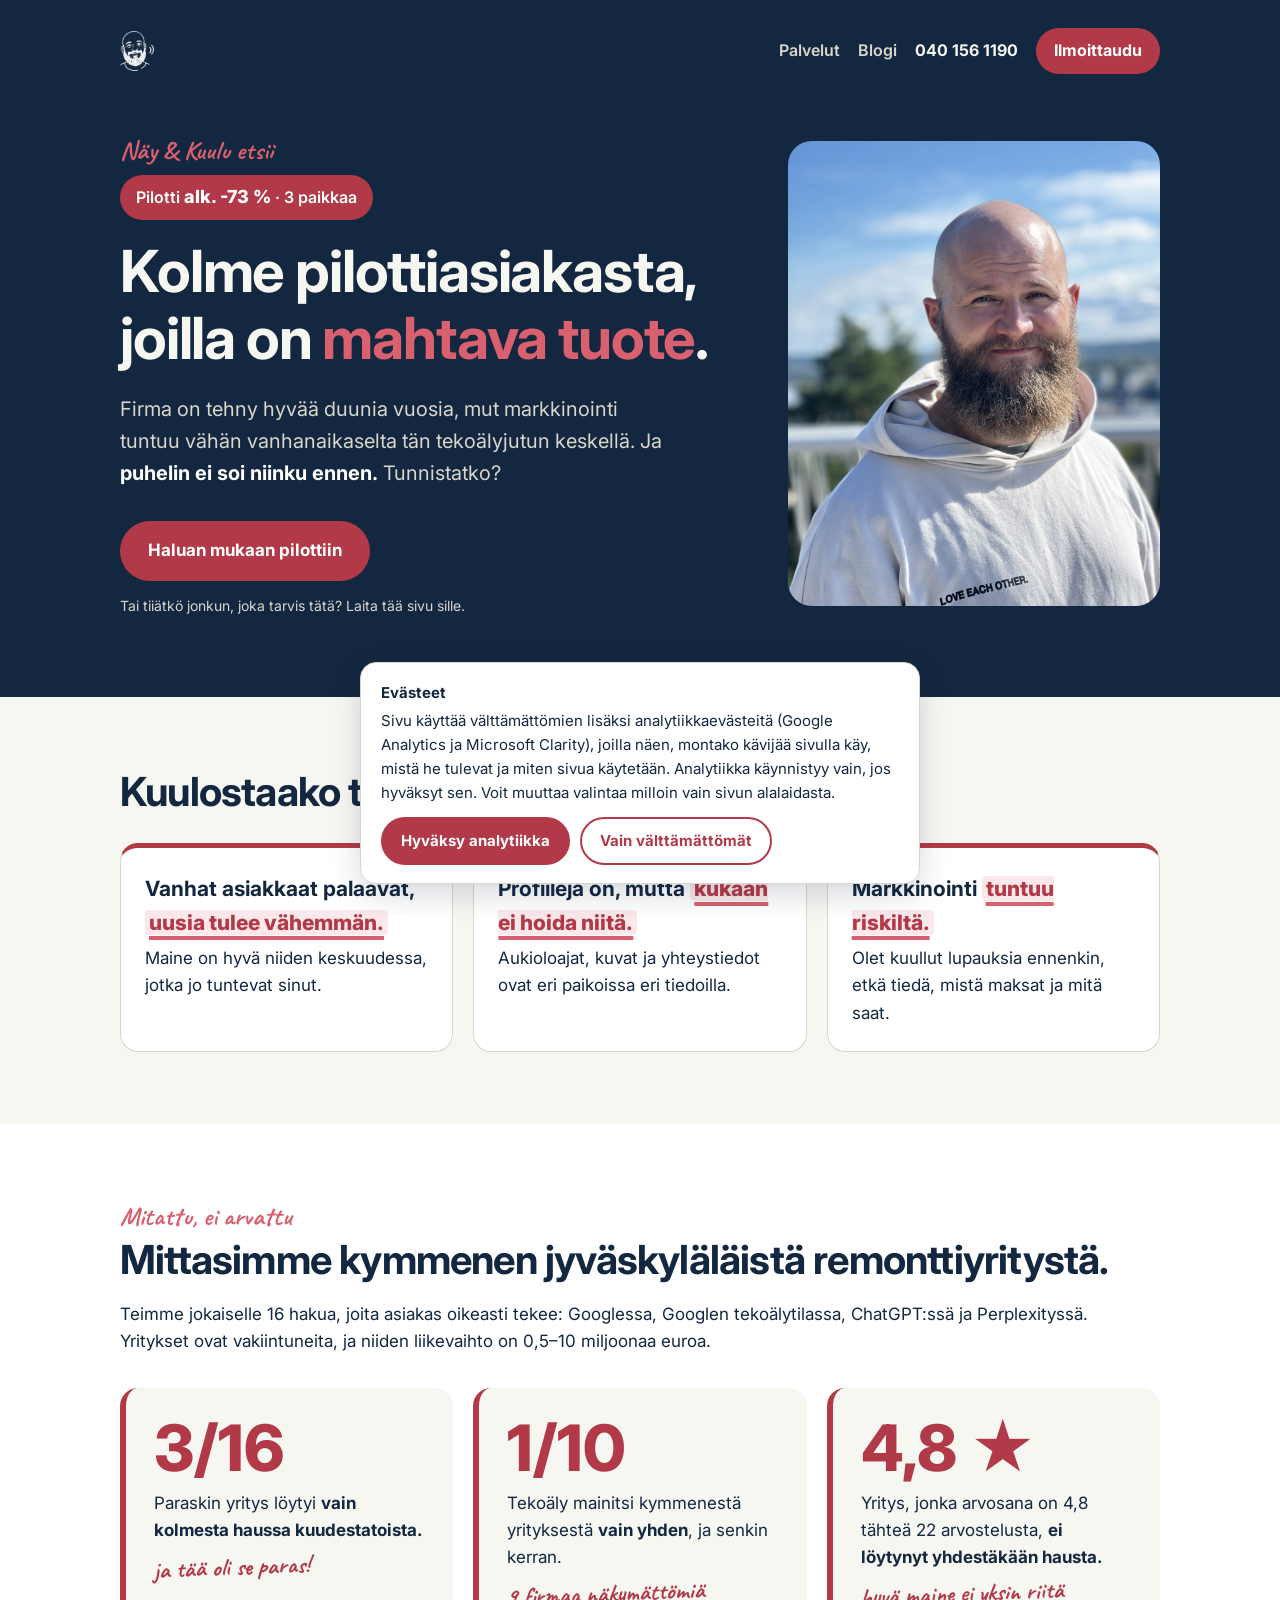
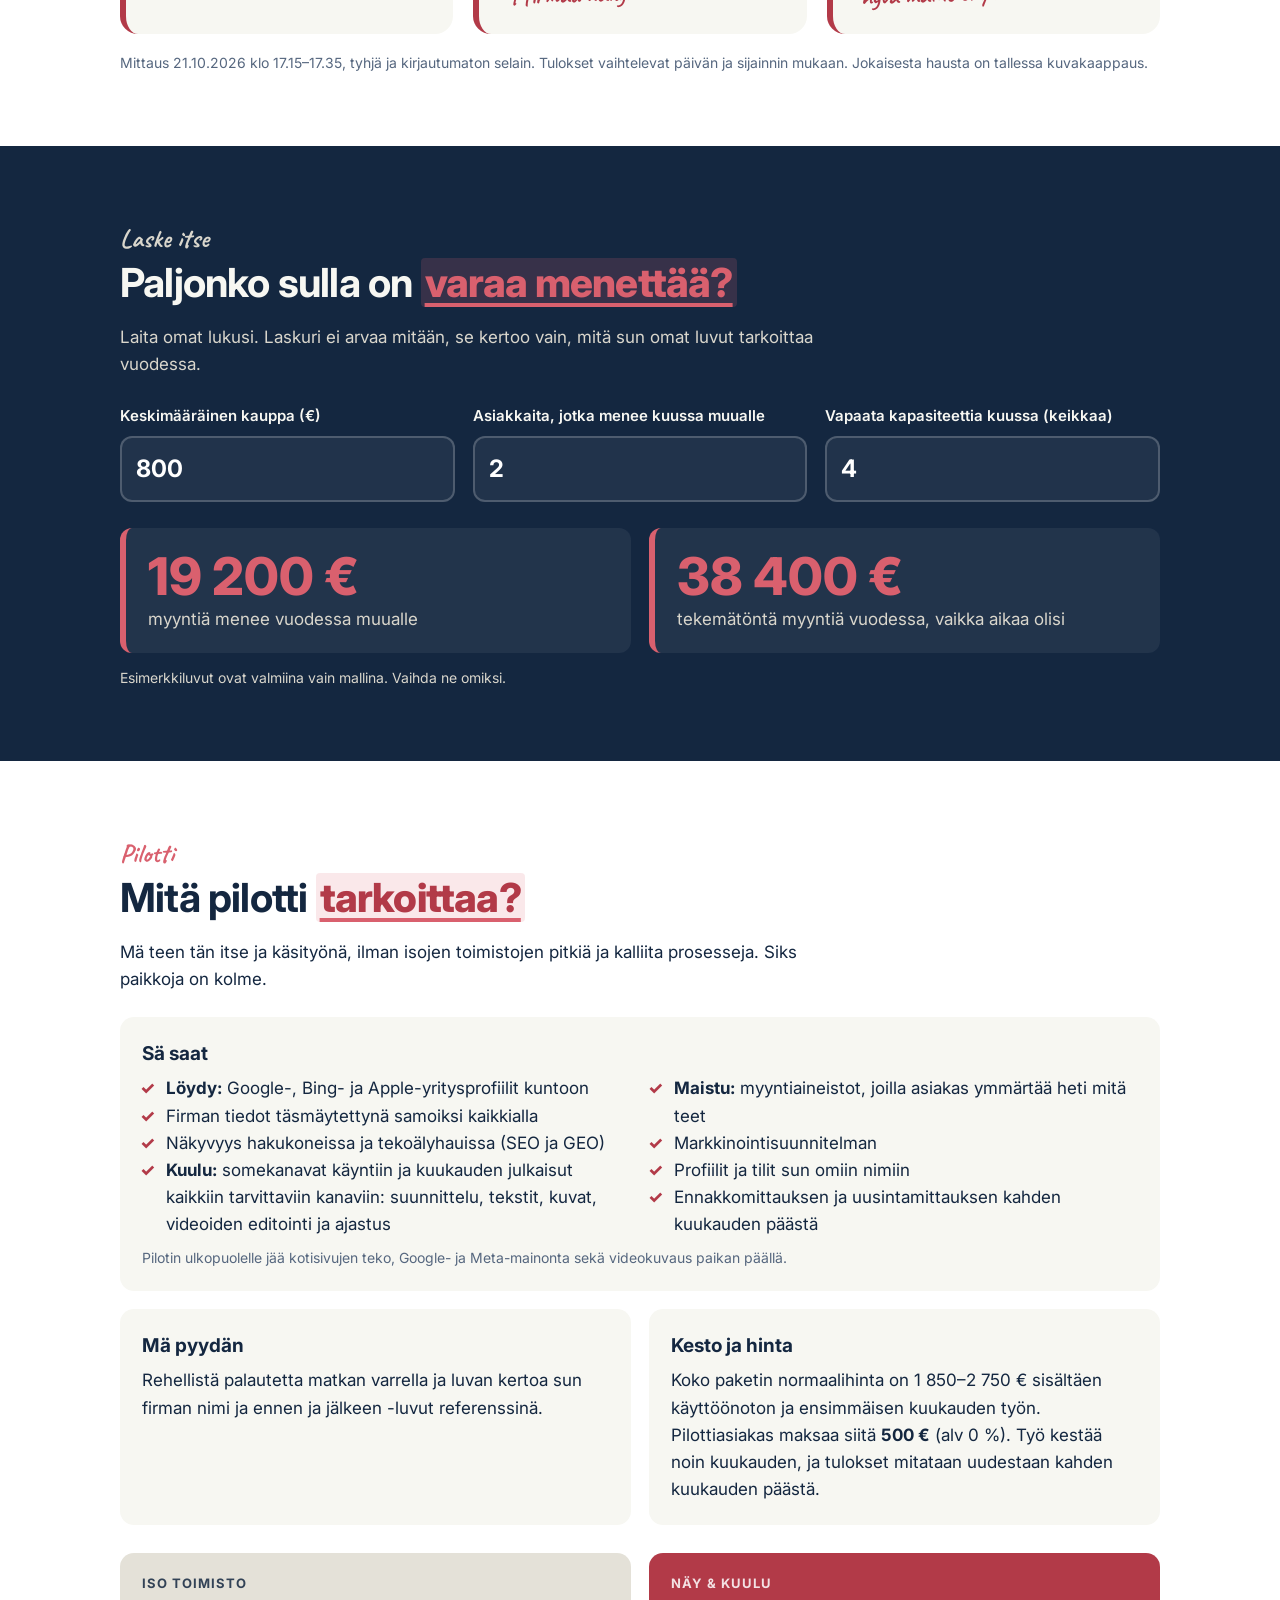
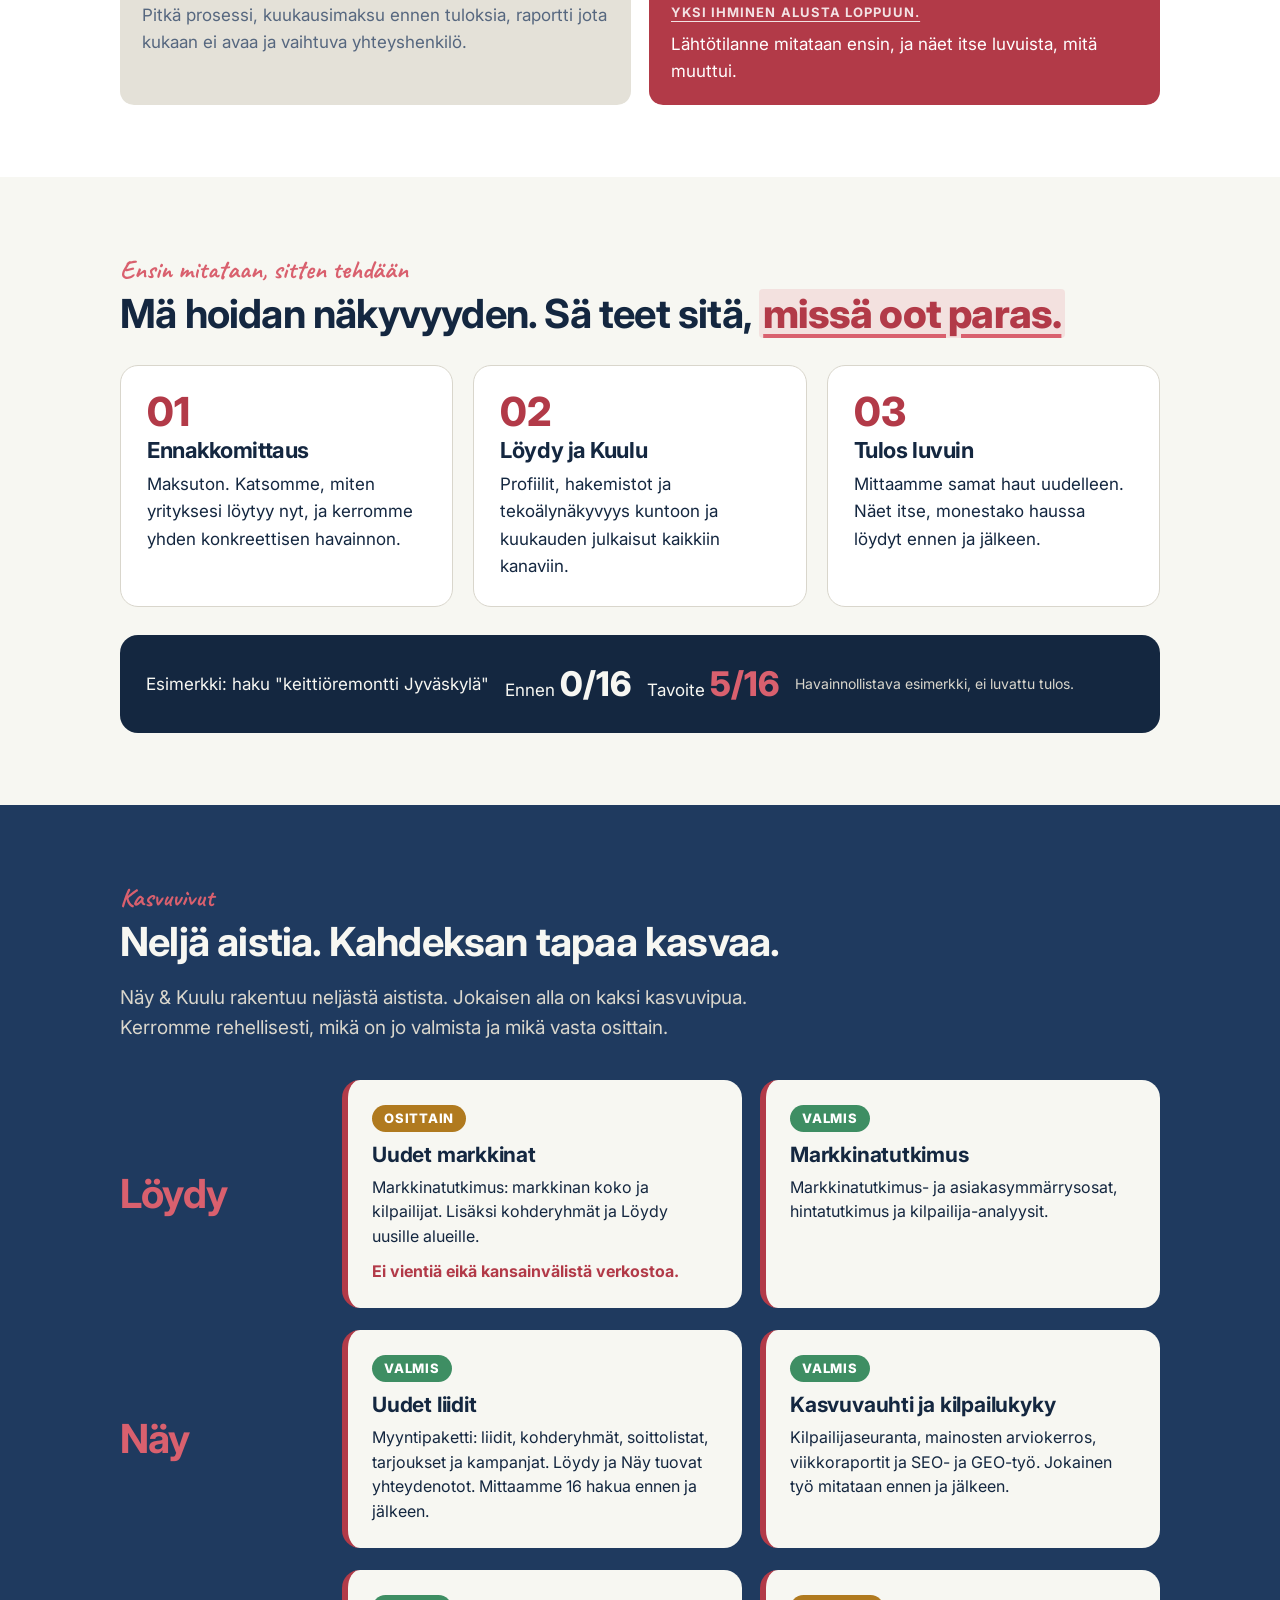
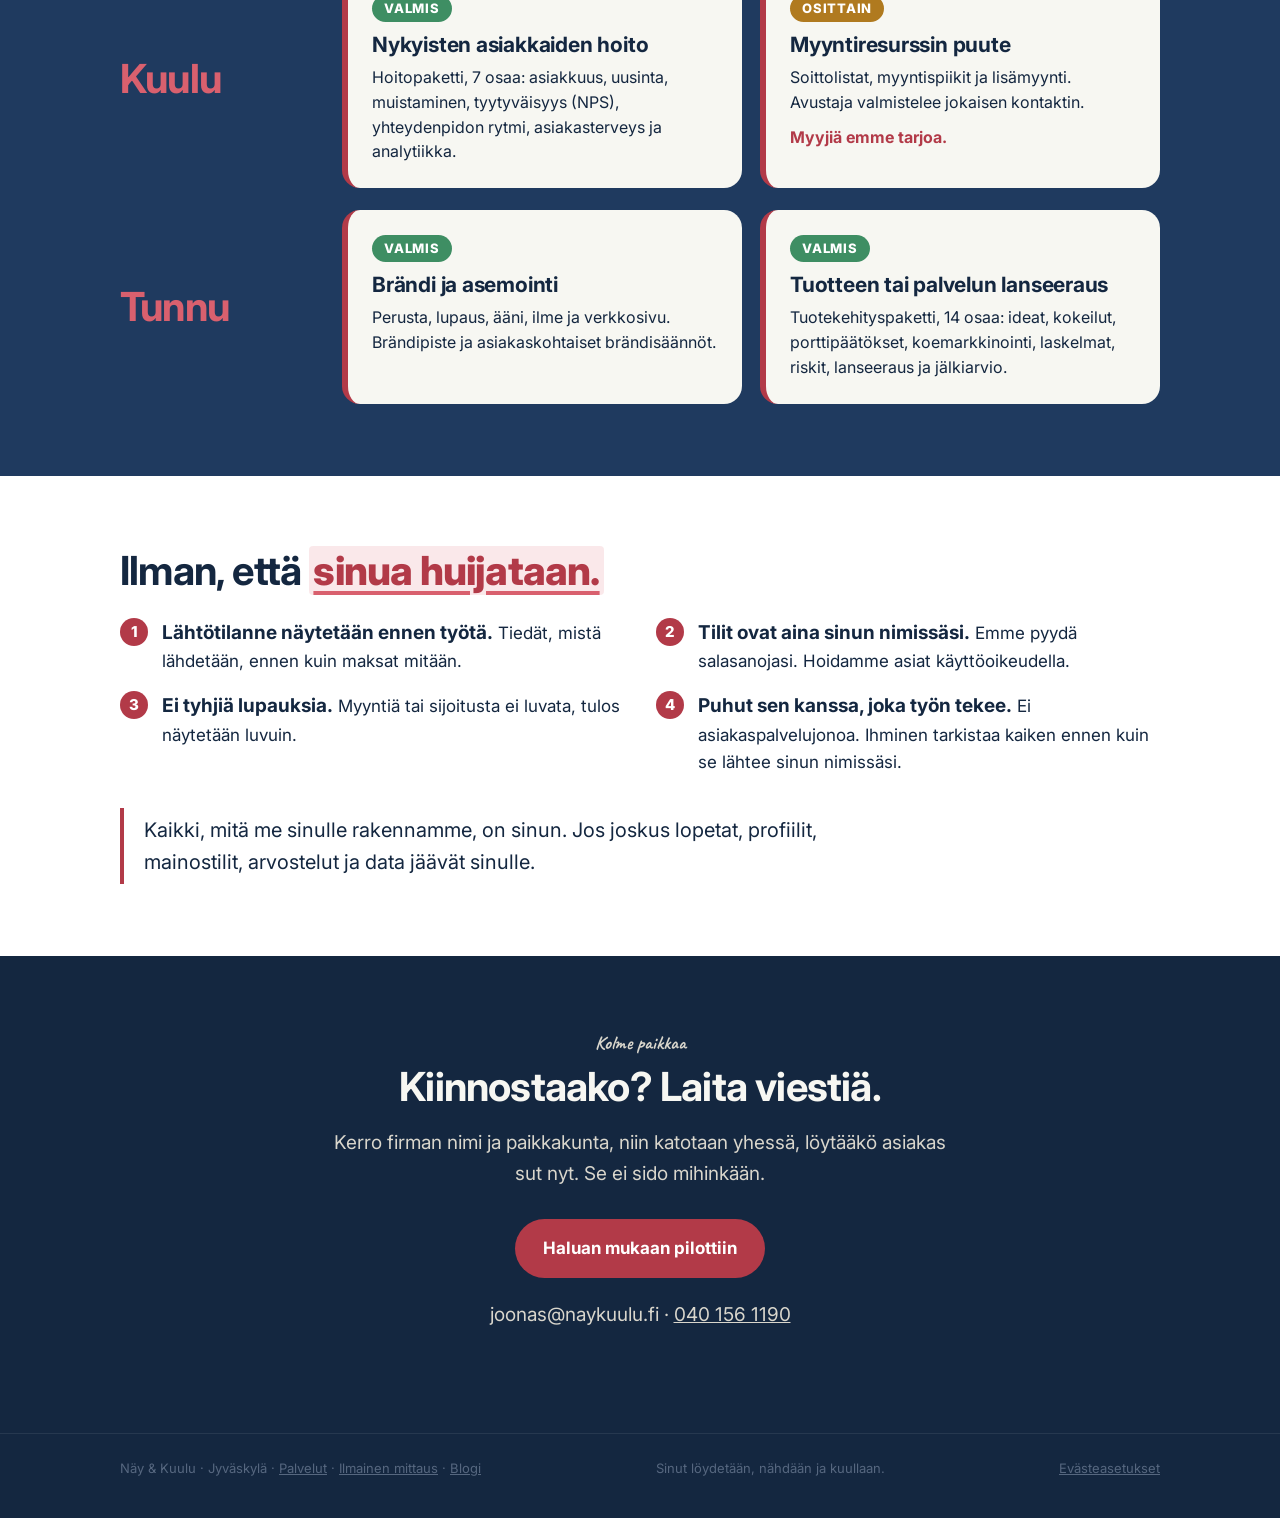
==== commit 0155408b: "Vieritysanimaatio + kasvuvivut 3.11.: etusivu" ====
--- a/index.html
+++ b/index.html
@@ -314,6 +314,70 @@
   </div>
 </section>
 
+<!-- KASVUVIVUT: sijoitus index.html:ssä heti osion <section class="ratkaisu" id="miten"> jälkeen ja ennen osiota <section class="turva">. Tyylit ovat tässä tiedostossa ja käyttävät sivun omia muuttujia (--sini, --syva, --lumi jne.). -->
+<style>
+.vivut{background:var(--sini);color:var(--lumi)}
+.vivut .johdanto{max-width:720px;color:var(--koivu);font-size:19px}
+.vivut .rivit{margin-top:36px;display:grid;gap:22px}
+.vivut .aisti{display:grid;grid-template-columns:200px 1fr;gap:22px;align-items:stretch}
+.vivut .aisti>h3{font-size:clamp(30px,4vw,40px);color:var(--pv);align-self:center;letter-spacing:-.02em}
+.vivut .vivut-kortit{display:grid;grid-template-columns:repeat(2,minmax(0,1fr));gap:18px}
+.vivut .vipu{background:var(--lumi);color:var(--syva);border-radius:18px;padding:24px;border-left:6px solid var(--puolukka);min-width:0}
+.vivut .vipu h4{font-size:21px;line-height:1.2;margin:0 0 8px;letter-spacing:-.01em}
+.vivut .vipu p{font-size:16px;line-height:1.55}
+.vivut .vipu .rajaus{margin-top:10px;font-weight:700;color:var(--puolukka)}
+.vivut .tila{display:inline-block;font-size:13px;font-weight:800;letter-spacing:.06em;text-transform:uppercase;color:#fff;border-radius:999px;padding:3px 12px;margin-bottom:10px;background:#3E8E63}
+.vivut .tila.osittain{background:#B07A1F}
+@media(max-width:820px){
+  .vivut .aisti{grid-template-columns:1fr;gap:10px}
+  .vivut .vivut-kortit{grid-template-columns:1fr}
+  .vivut .aisti>h3{align-self:start}
+}
+</style>
+<section class="vivut" id="kasvuvivut">
+  <div class="sis">
+    <p class="kasi">Kasvuvivut</p>
+    <h2>Neljä aistia. Kahdeksan tapaa kasvaa.</h2>
+    <p class="johdanto">Näy &amp; Kuulu rakentuu neljästä aistista. Jokaisen alla on kaksi kasvuvipua. Kerromme rehellisesti, mikä on jo valmista ja mikä vasta osittain.</p>
+    <div class="rivit">
+
+      <div class="aisti">
+        <h3>Löydy</h3>
+        <div class="vivut-kortit">
+          <div class="vipu"><span class="tila osittain">Osittain</span><h4>Uudet markkinat</h4><p>Markkinatutkimus: markkinan koko ja kilpailijat. Lisäksi kohderyhmät ja Löydy uusille alueille.</p><p class="rajaus">Ei vientiä eikä kansainvälistä verkostoa.</p></div>
+          <div class="vipu"><span class="tila">Valmis</span><h4>Markkinatutkimus</h4><p>Markkinatutkimus- ja asiakasymmärrysosat, hintatutkimus ja kilpailija-analyysit.</p></div>
+        </div>
+      </div>
+
+      <div class="aisti">
+        <h3>Näy</h3>
+        <div class="vivut-kortit">
+          <div class="vipu"><span class="tila">Valmis</span><h4>Uudet liidit</h4><p>Myyntipaketti: liidit, kohderyhmät, soittolistat, tarjoukset ja kampanjat. Löydy ja Näy tuovat yhteydenotot. Mittaamme 16 hakua ennen ja jälkeen.</p></div>
+          <div class="vipu"><span class="tila">Valmis</span><h4>Kasvuvauhti ja kilpailukyky</h4><p>Kilpailijaseuranta, mainosten arviokerros, viikkoraportit ja SEO- ja GEO-työ. Jokainen työ mitataan ennen ja jälkeen.</p></div>
+        </div>
+      </div>
+
+      <div class="aisti">
+        <h3>Kuulu</h3>
+        <div class="vivut-kortit">
+          <div class="vipu"><span class="tila">Valmis</span><h4>Nykyisten asiakkaiden hoito</h4><p>Hoitopaketti, 7 osaa: asiakkuus, uusinta, muistaminen, tyytyväisyys (NPS), yhteydenpidon rytmi, asiakasterveys ja analytiikka.</p></div>
+          <div class="vipu"><span class="tila osittain">Osittain</span><h4>Myyntiresurssin puute</h4><p>Soittolistat, myyntispiikit ja lisämyynti. Avustaja valmistelee jokaisen kontaktin.</p><p class="rajaus">Myyjiä emme tarjoa.</p></div>
+        </div>
+      </div>
+
+      <div class="aisti">
+        <h3>Tunnu</h3>
+        <div class="vivut-kortit">
+          <div class="vipu"><span class="tila">Valmis</span><h4>Brändi ja asemointi</h4><p>Perusta, lupaus, ääni, ilme ja verkkosivu. Brändipiste ja asiakaskohtaiset brändisäännöt.</p></div>
+          <div class="vipu"><span class="tila">Valmis</span><h4>Tuotteen tai palvelun lanseeraus</h4><p>Tuotekehityspaketti, 14 osaa: ideat, kokeilut, porttipäätökset, koemarkkinointi, laskelmat, riskit, lanseeraus ja jälkiarvio.</p></div>
+        </div>
+      </div>
+
+    </div>
+  </div>
+</section>
+
+
 <!-- 5. RISKIN POISTO: ARVOT JA SITOUMUKSET -->
 <section class="turva">
   <div class="sis">
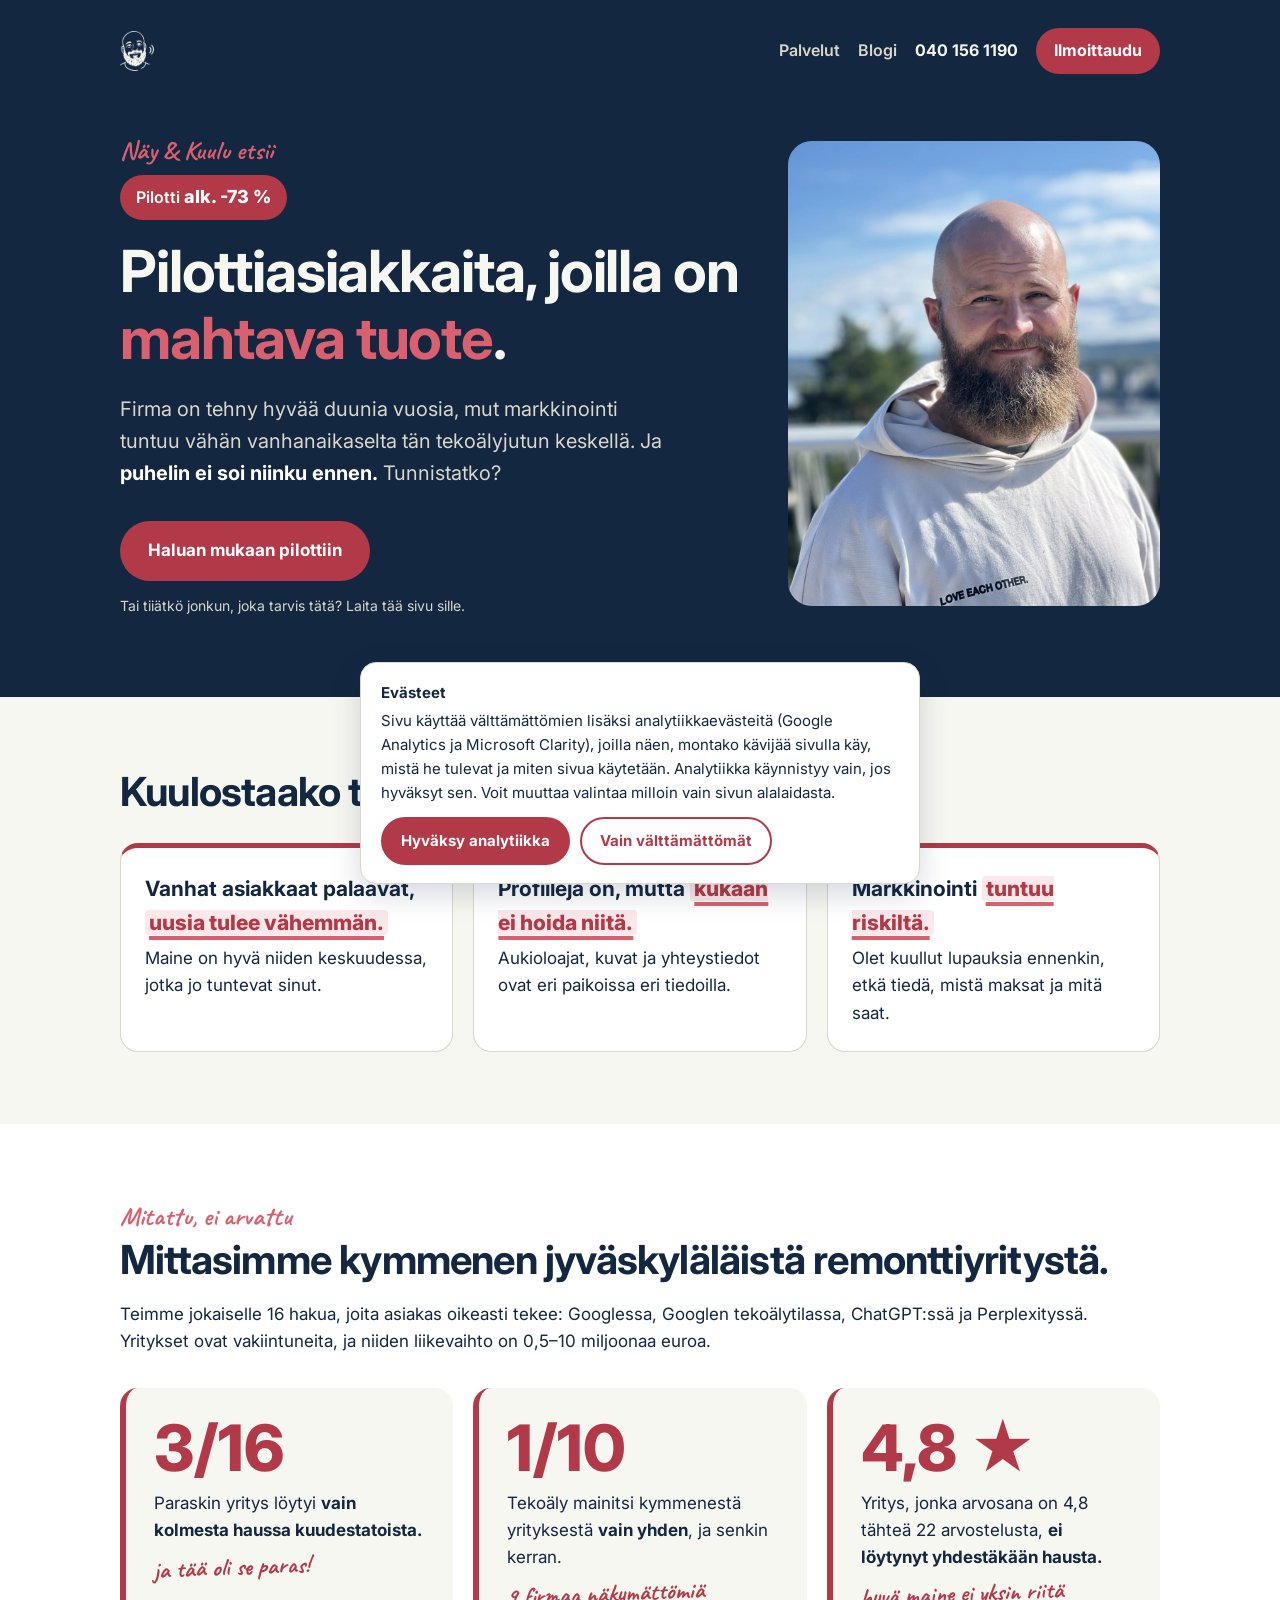
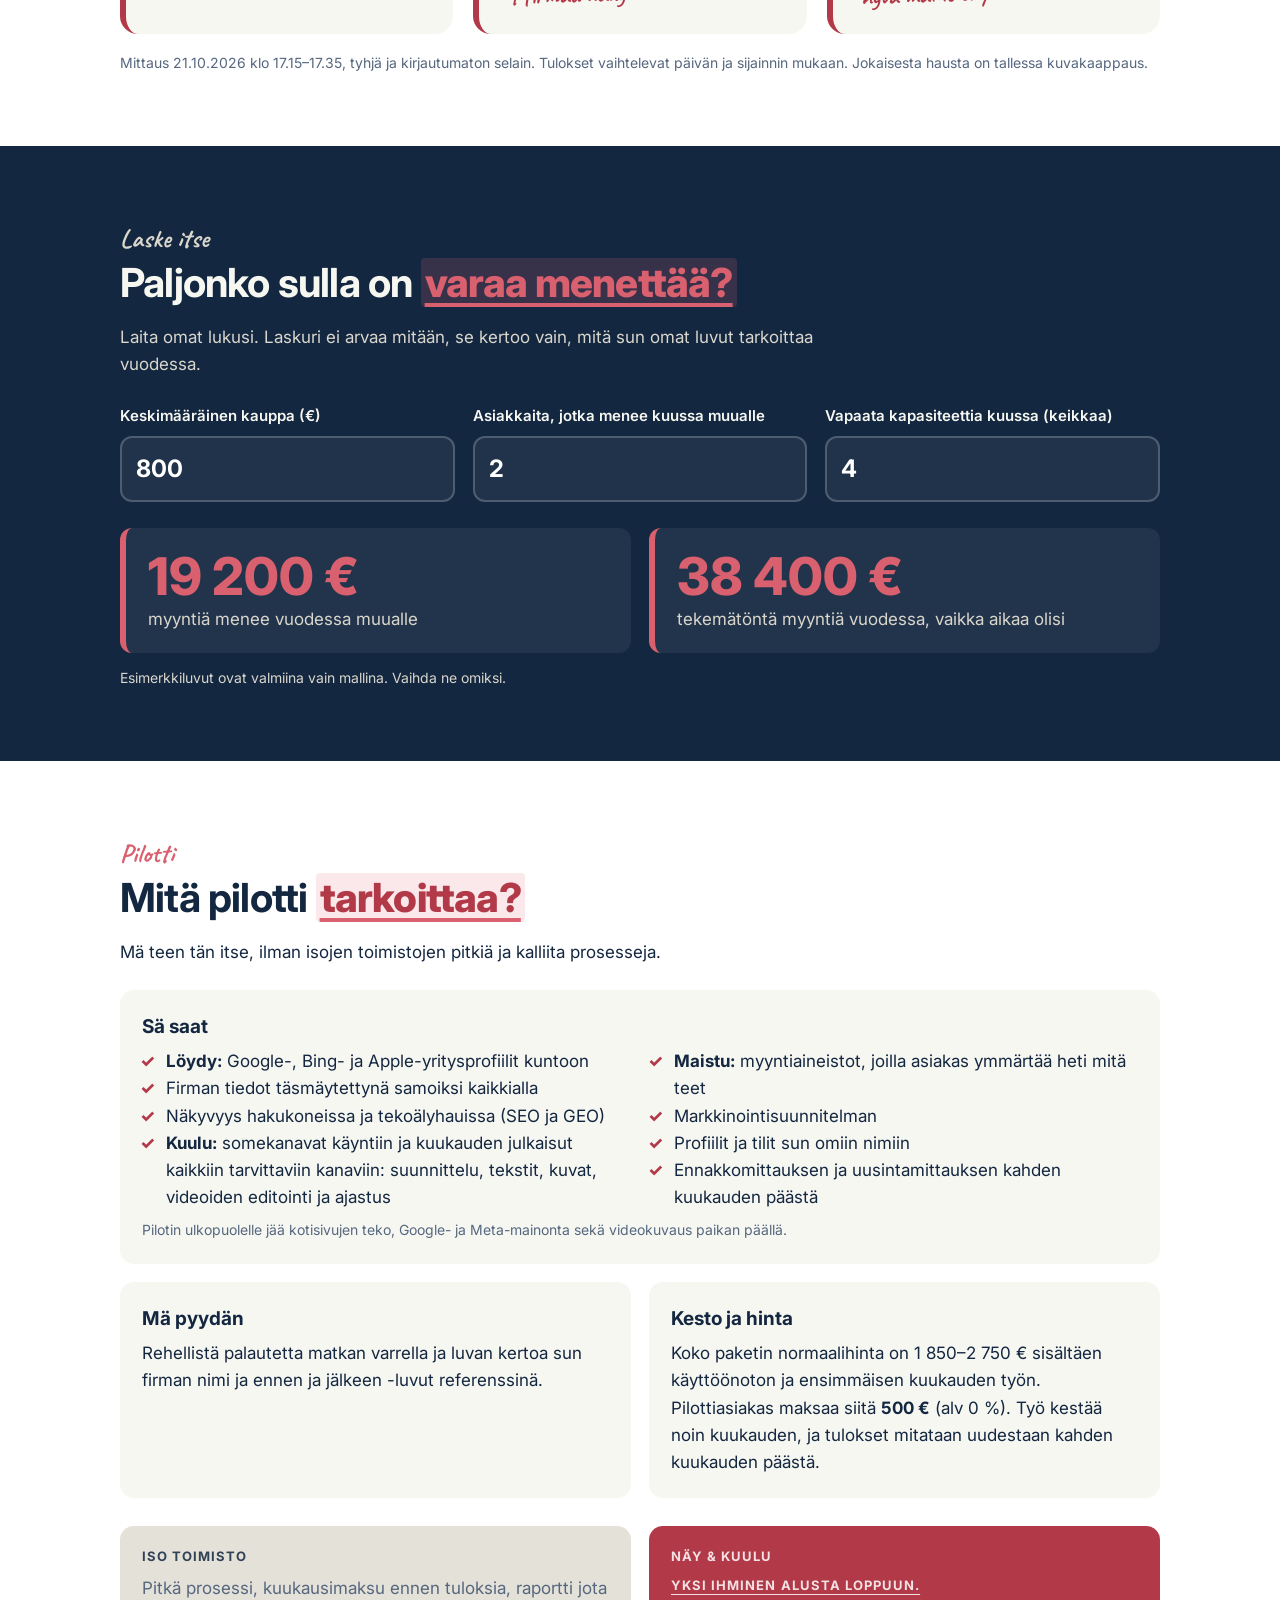
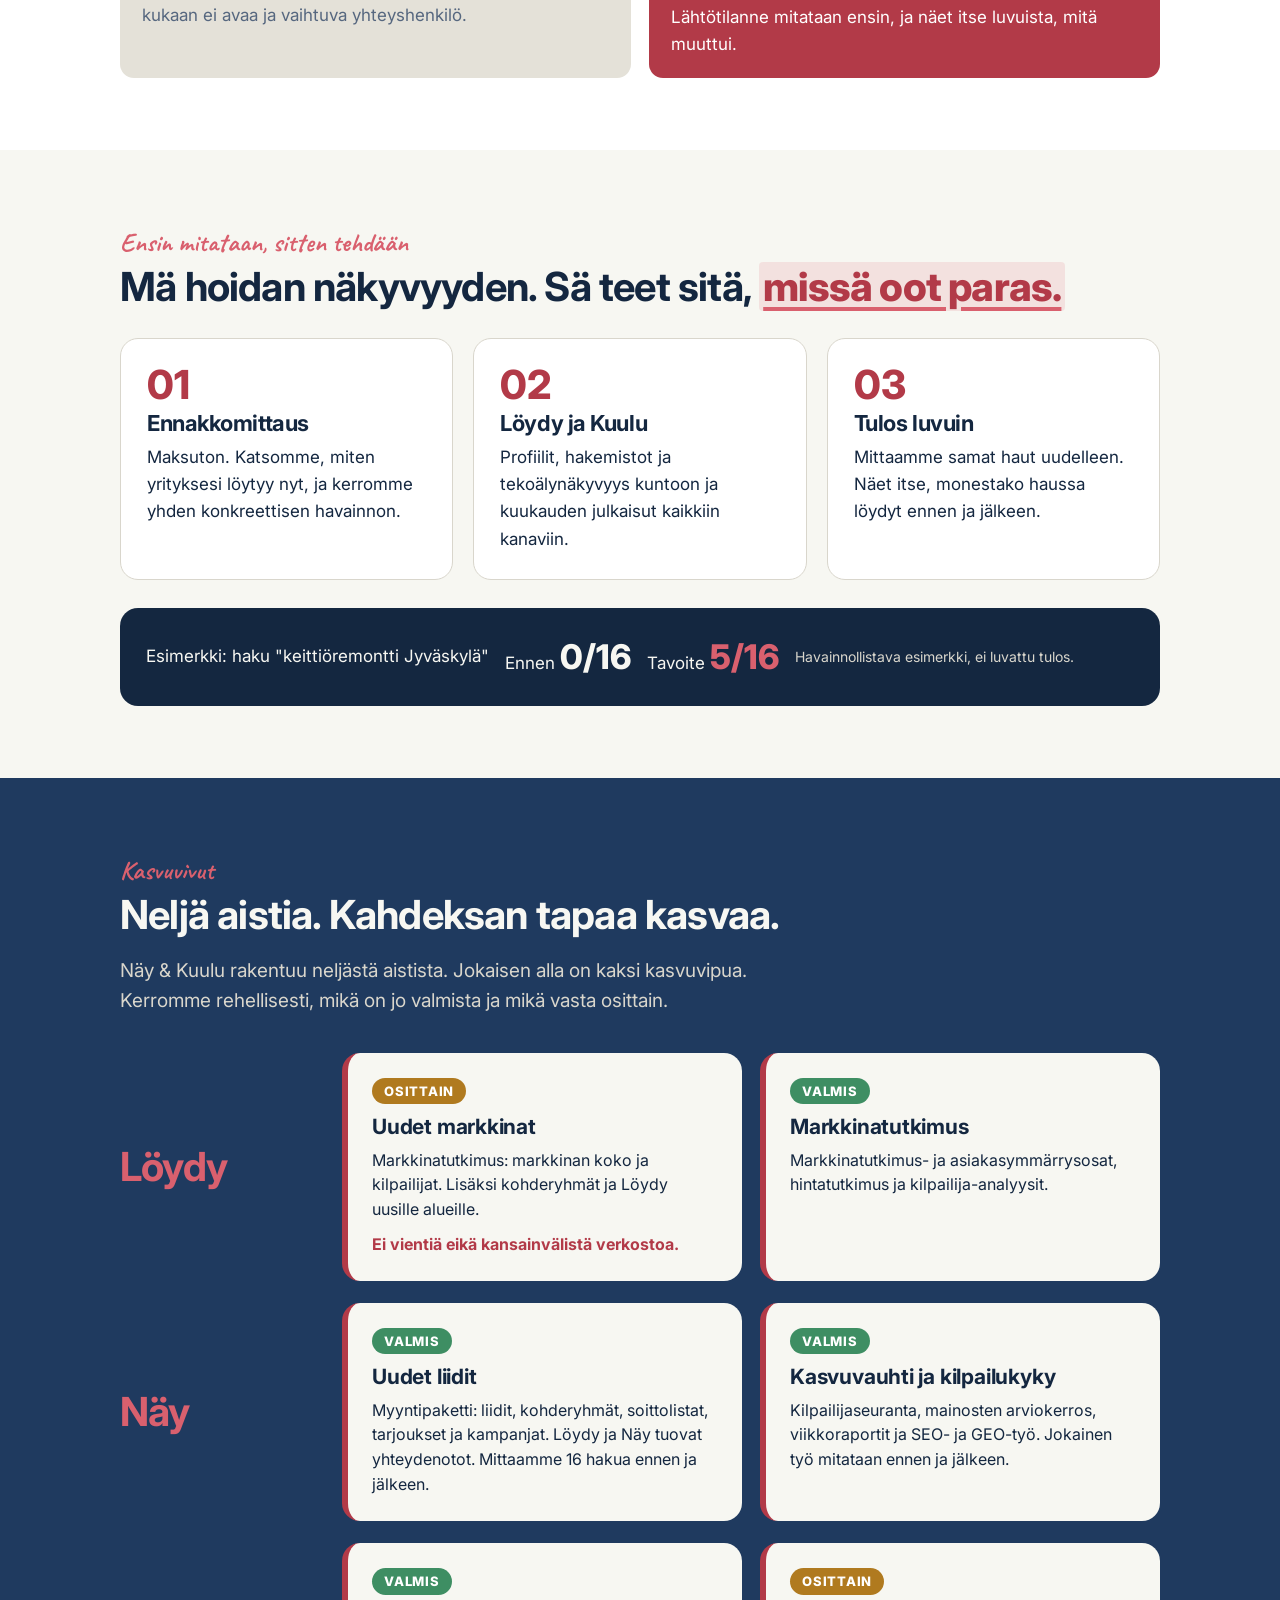
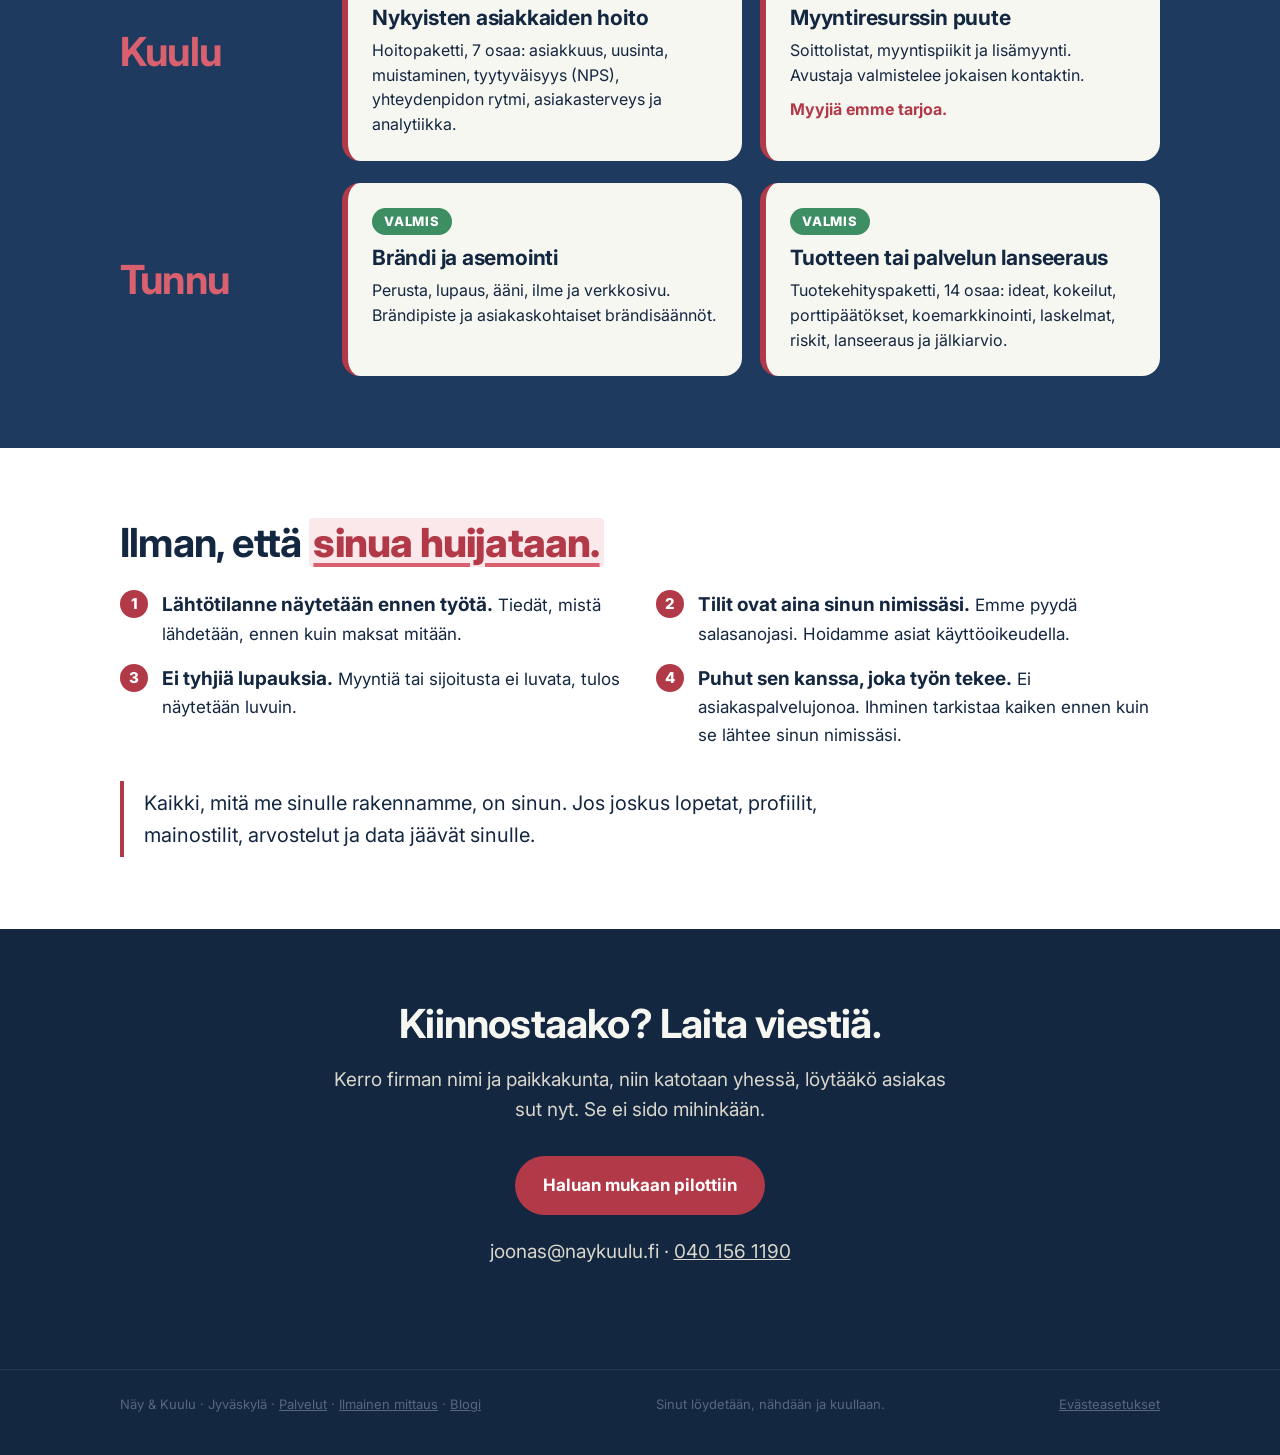
==== commit 13934a6d: "Käsityö ja paikkamäärät pois 16.11.: etusivu" ====
--- a/index.html
+++ b/index.html
@@ -3,7 +3,7 @@
 <head>
 <meta charset="utf-8">
 <meta name="viewport" content="width=device-width, initial-scale=1">
-<meta property="og:title" content="Etsin kolme pilottiasiakasta | Näy &amp; Kuulu">
+<meta property="og:title" content="Pilottiasiakkaat | Näy &amp; Kuulu">
 <meta property="og:description" content="Laitan firman näkyvyyden kuntoon Googlessa ja tekoälyhauissa. Pilottiasiakkaalle 500 €, alennusta alk. -73 %.">
 <meta property="og:image" content="https://naykuulu.fi/jako.png">
 <meta property="og:url" content="https://naykuulu.fi/">
@@ -221,8 +221,8 @@
     <div class="gr">
       <div>
         <p class="kasi">Näy &amp; Kuulu etsii</p>
-        <div class="pilottimerkki">Pilotti <b>alk. -73 %</b> · 3 paikkaa</div>
-        <h1>Kolme pilottiasiakasta, joilla on <em>mahtava tuote</em>.</h1>
+        <div class="pilottimerkki">Pilotti <b>alk. -73 %</b></div>
+        <h1>Pilottiasiakkaita, joilla on <em>mahtava tuote</em>.</h1>
         <p class="ingressi">Firma on tehny hyvää duunia vuosia, mut markkinointi tuntuu vähän vanhanaikaselta tän tekoälyjutun keskellä. Ja <b style="color:#fff">puhelin ei soi niinku ennen.</b> Tunnistatko?</p>
         <a class="nappi" href="https://docs.google.com/forms/d/e/1FAIpQLSdQ899hPGrsLPNvacFHOvFxhM9YdgB2-9FwwTz6n1oB_IQjag/viewform" target="_blank" rel="noopener">Haluan mukaan pilottiin</a>
         <p class="huom pieni">Tai tiiätkö jonkun, joka tarvis tätä? Laita tää sivu sille.</p>
@@ -285,7 +285,7 @@
   <div class="sis">
     <p class="kasi">Pilotti</p>
     <h2>Mitä pilotti <span class="korosta">tarkoittaa?</span></h2>
-    <p style="max-width:720px">Mä teen tän itse ja käsityönä, ilman isojen toimistojen pitkiä ja kalliita prosesseja. Siks paikkoja on kolme.</p>
+    <p style="max-width:720px">Mä teen tän itse, ilman isojen toimistojen pitkiä ja kalliita prosesseja.</p>
     <div class="gr">
       <div class="kortti" style="grid-column:1/-1"><b>Sä saat</b><ul style="margin:6px 0 0 20px;columns:2;column-gap:40px"><li><span style="font-weight:700">Löydy:</span> Google-, Bing- ja Apple-yritysprofiilit kuntoon</li><li>Firman tiedot täsmäytettynä samoiksi kaikkialla</li><li>Näkyvyys hakukoneissa ja tekoälyhauissa (SEO ja GEO)</li><li><span style="font-weight:700">Kuulu:</span> somekanavat käyntiin ja kuukauden julkaisut kaikkiin tarvittaviin kanaviin: suunnittelu, tekstit, kuvat, videoiden editointi ja ajastus</li><li><span style="font-weight:700">Maistu:</span> myyntiaineistot, joilla asiakas ymmärtää heti mitä teet</li><li>Markkinointisuunnitelman</li><li>Profiilit ja tilit sun omiin nimiin</li><li>Ennakkomittauksen ja uusintamittauksen kahden kuukauden päästä</li></ul><p class="pieni" style="margin-top:8px">Pilotin ulkopuolelle jää kotisivujen teko, Google- ja Meta-mainonta sekä videokuvaus paikan päällä.</p></div>
       <div class="kortti"><b>Mä pyydän</b>Rehellistä palautetta matkan varrella ja luvan kertoa sun firman nimi ja ennen ja jälkeen -luvut referenssinä.</div>
@@ -394,7 +394,6 @@
 
 <section class="loppu" id="mittaus">
   <div class="sis">
-    <p class="kasi" style="margin-bottom:6px">Kolme paikkaa</p>
     <h2>Kiinnostaako? Laita viestiä.</h2>
     <p>Kerro firman nimi ja paikkakunta, niin katotaan yhessä, löytääkö asiakas sut nyt. Se ei sido mihinkään.</p>
     <a class="nappi" href="https://docs.google.com/forms/d/e/1FAIpQLSdQ899hPGrsLPNvacFHOvFxhM9YdgB2-9FwwTz6n1oB_IQjag/viewform" target="_blank" rel="noopener">Haluan mukaan pilottiin</a>
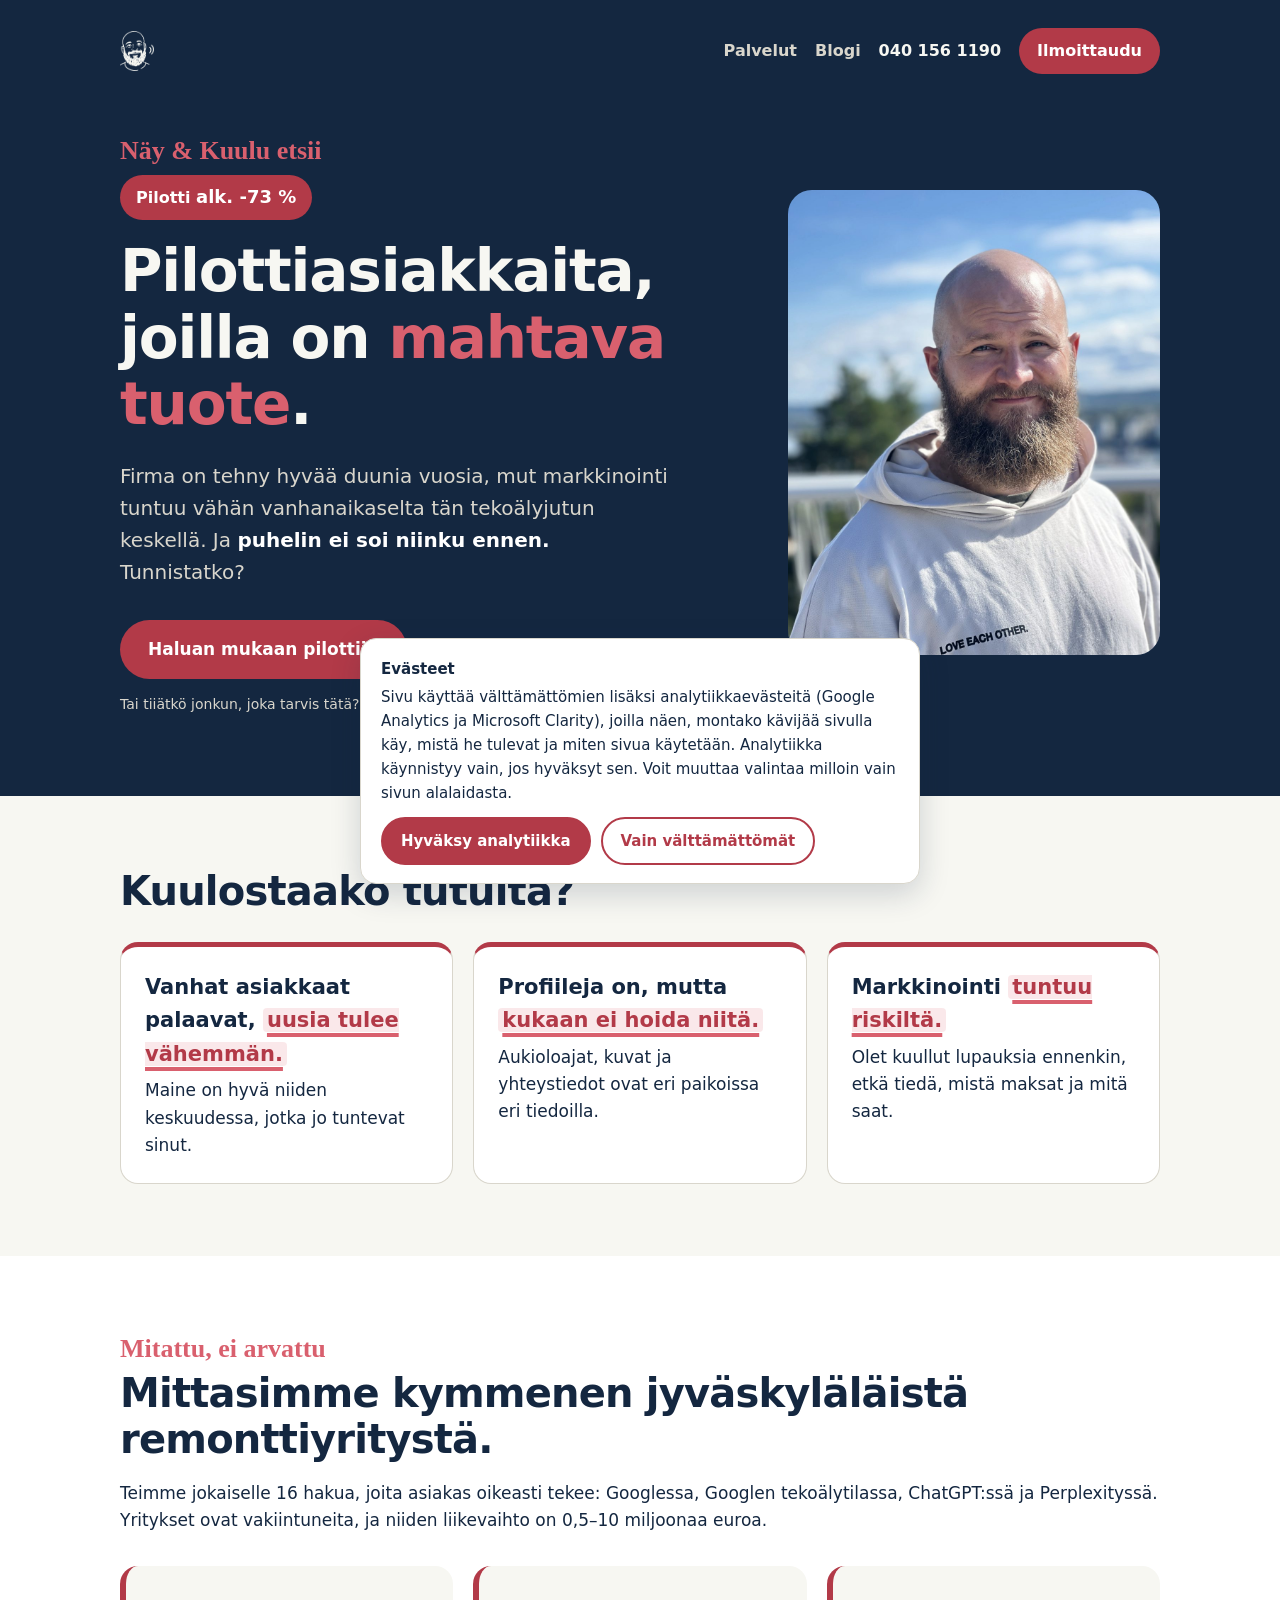
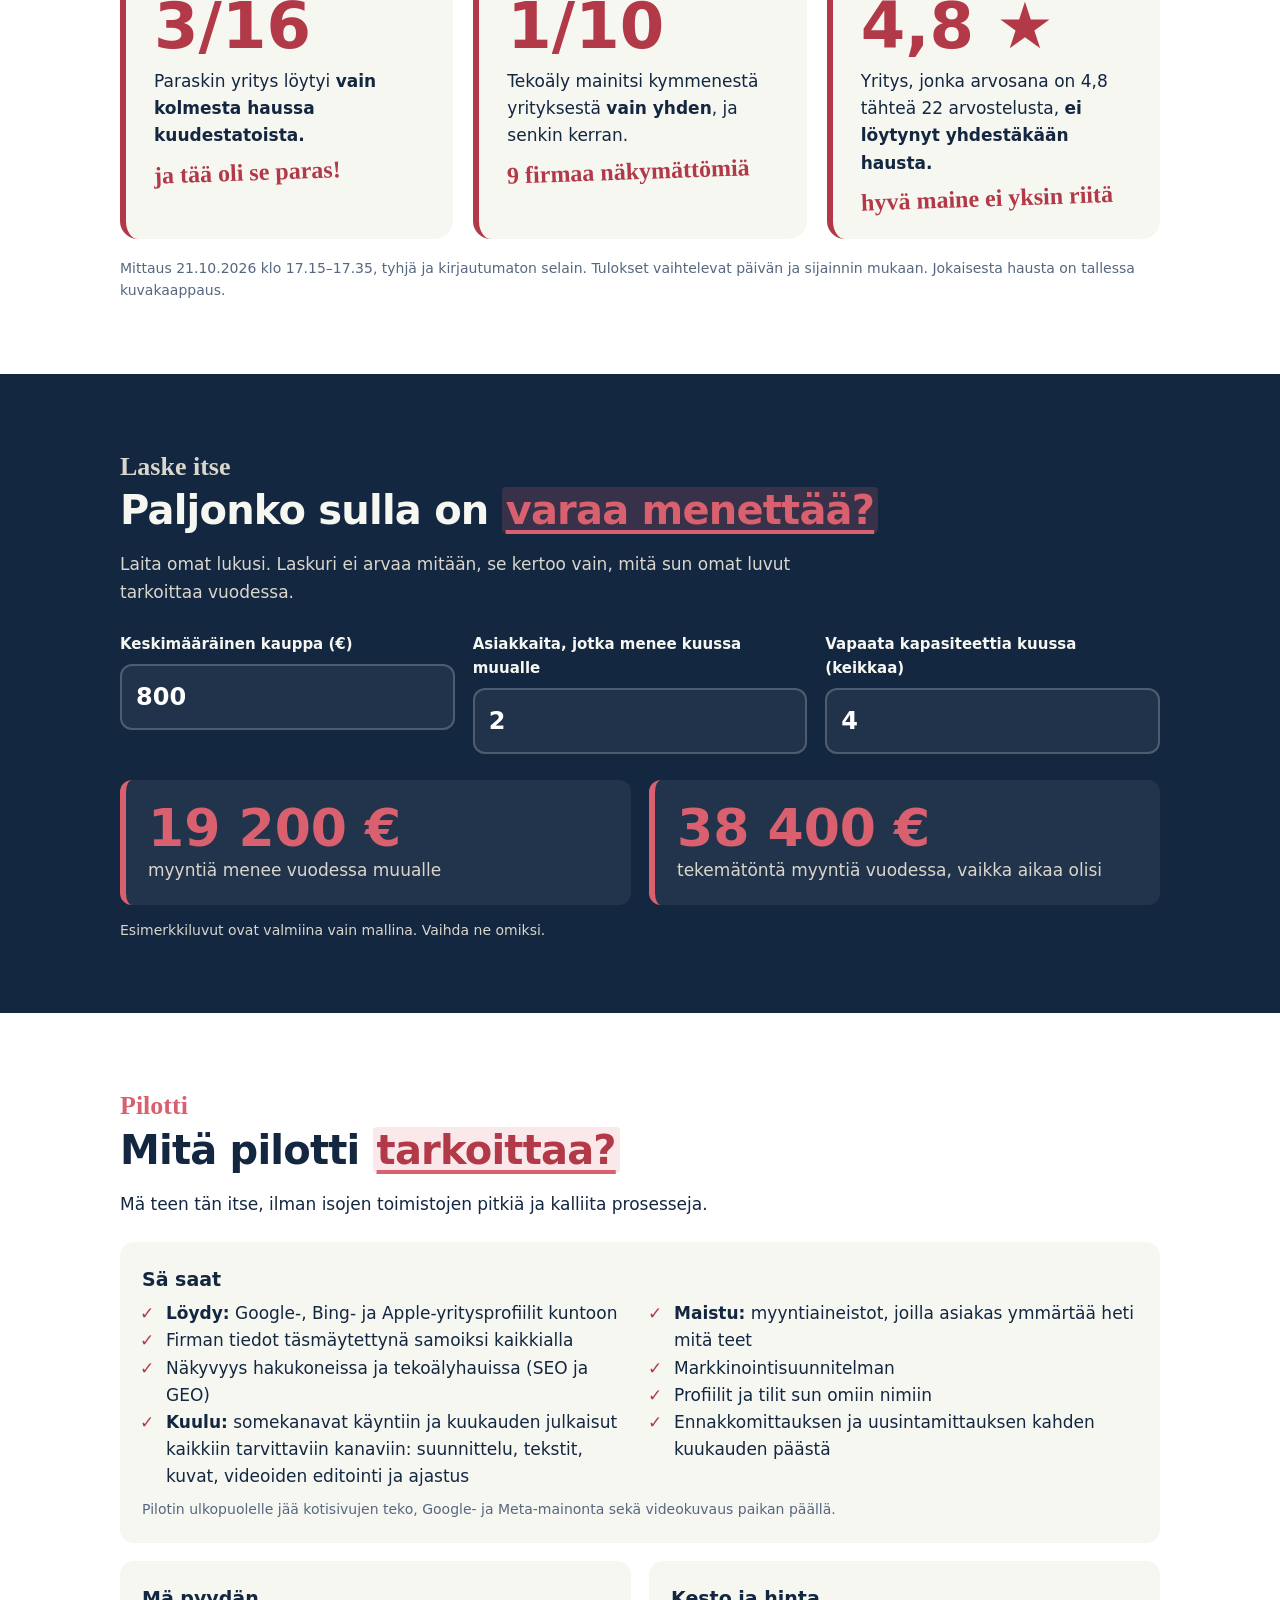
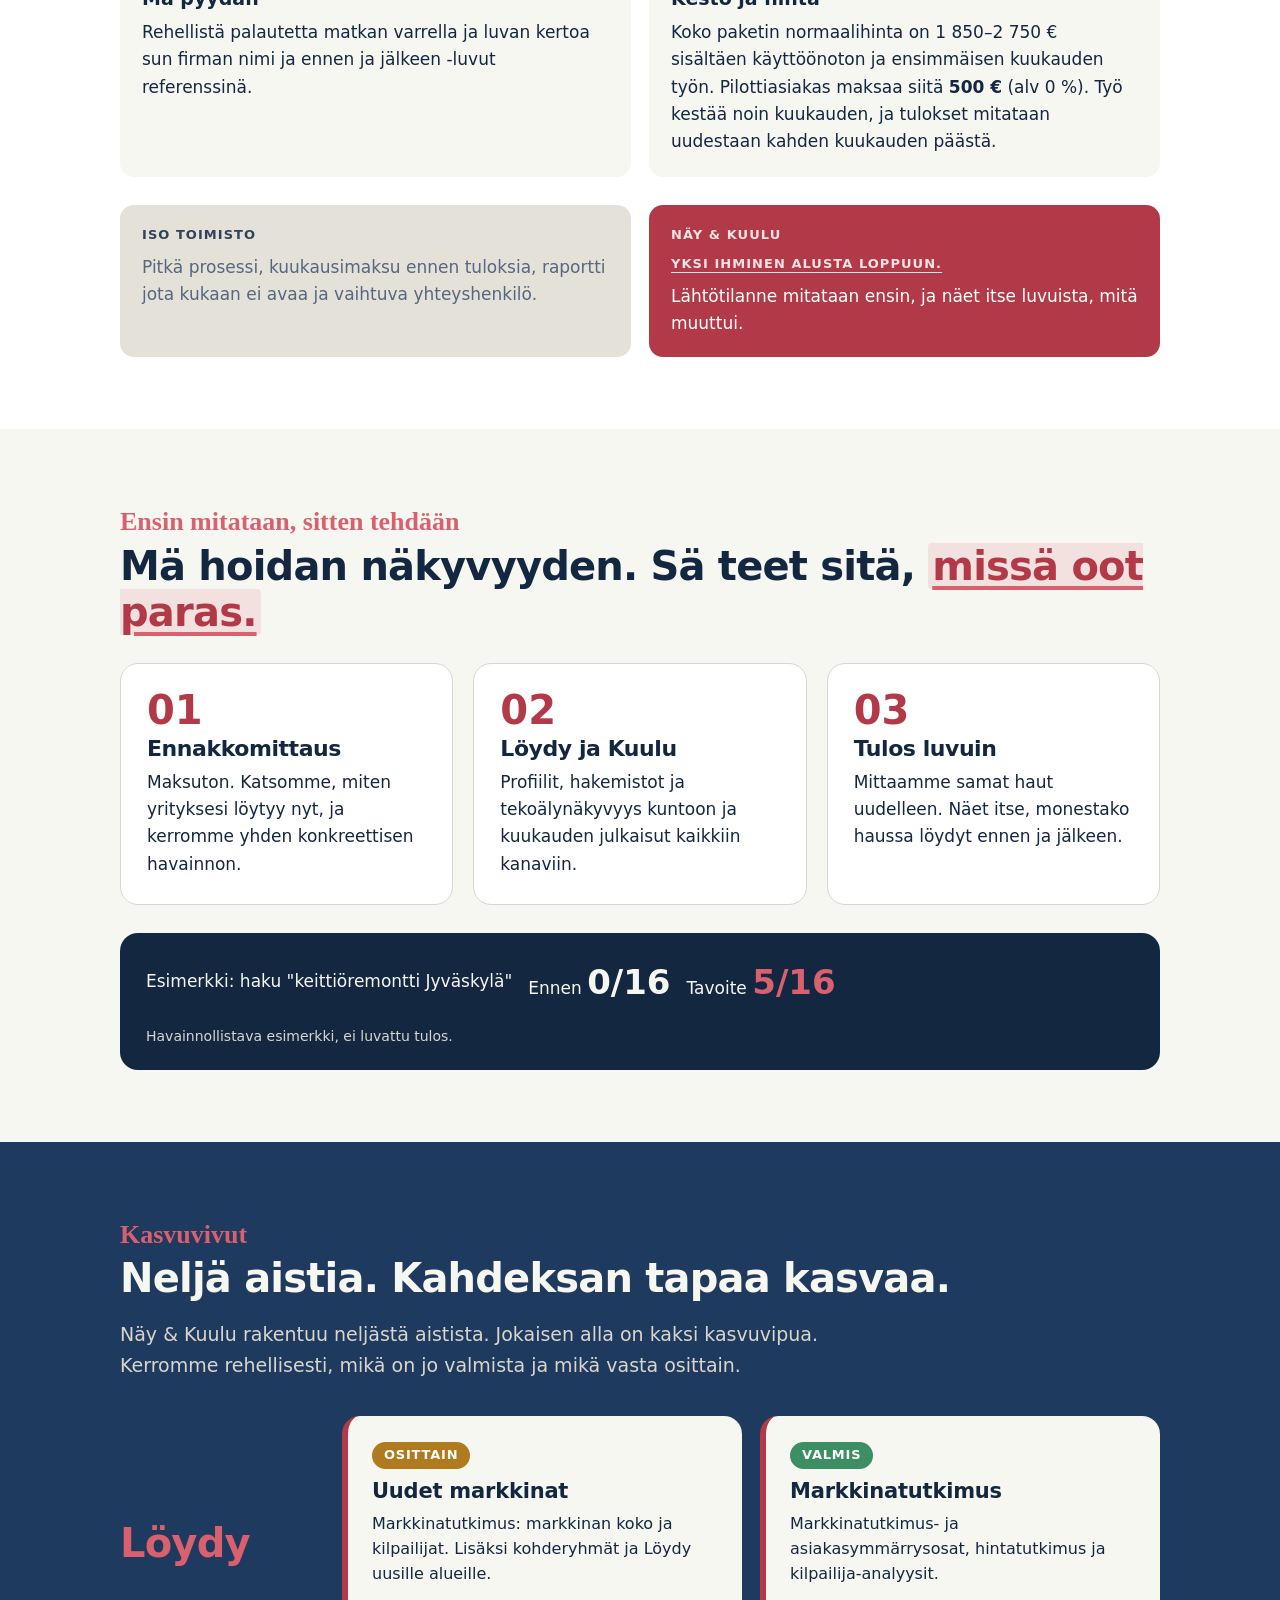
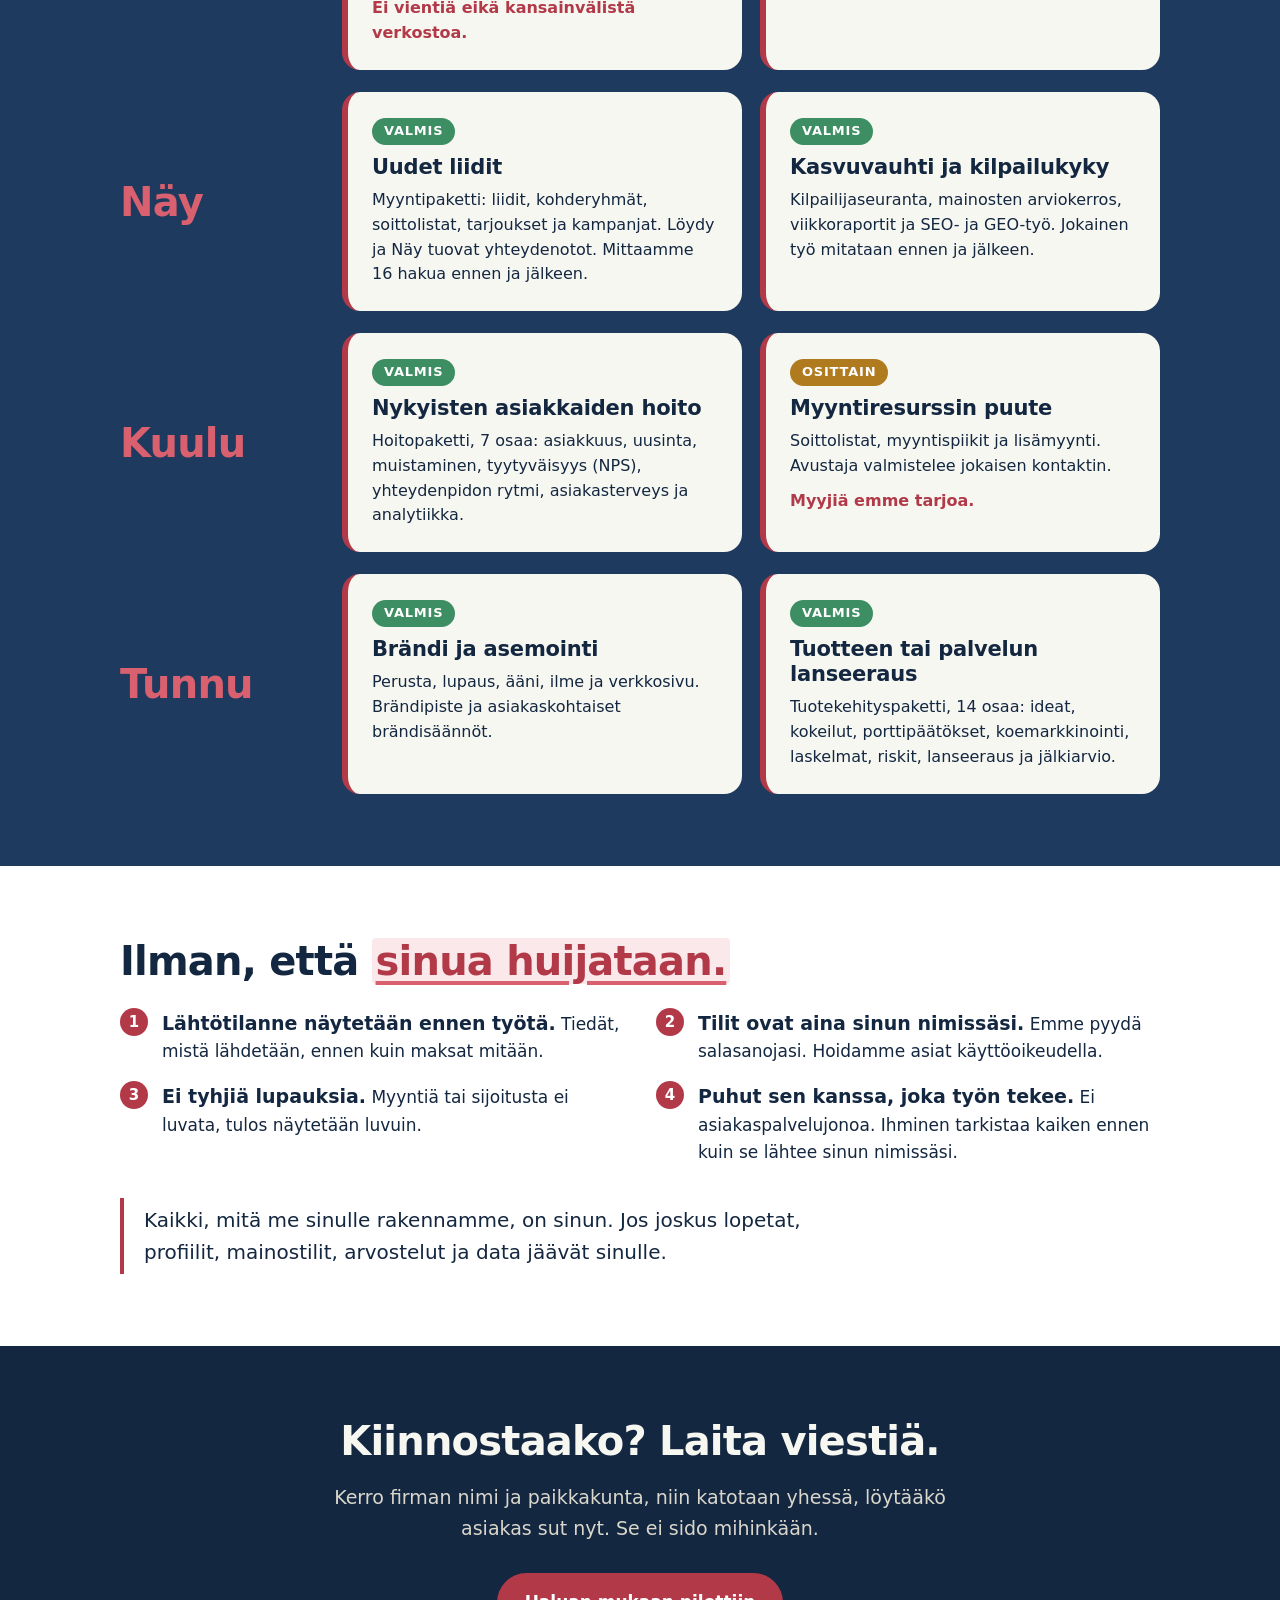
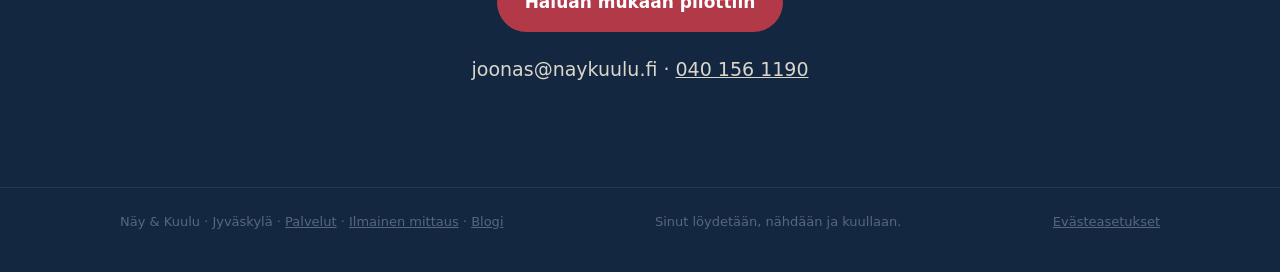
==== commit 005bf0bf: "Kirjasimet omalta palvelimelta 22.11.: etusivu" ====
--- a/index.html
+++ b/index.html
@@ -10,9 +10,7 @@
 <meta property="og:type" content="website">
 <title>Pilottiasiakkaat | Näy &amp; Kuulu</title>
 <meta name="description" content="Mittaamme maksutta, löytyykö yrityksesi Googlesta, kartalta ja tekoälyhauista. Sitten korjaamme sen ja näytämme tuloksen luvuin.">
-<link rel="preconnect" href="https://fonts.googleapis.com">
-<link rel="preconnect" href="https://fonts.gstatic.com" crossorigin>
-<link rel="stylesheet" href="https://fonts.googleapis.com/css2?family=Inter:wght@400;500;600;700;800&family=Caveat:wght@600;700&display=swap">
+<link rel="stylesheet" href="/fonts/etusivu.css">
 <style>
 :root{--sini:#1F3A5F;--syva:#142740;--lumi:#F7F7F2;--koivu:#D9D6CC;--puolukka:#B23A48;--pv:#D9606E;--himmea:#56677F;--valk:#FFFFFF}
 *{box-sizing:border-box;margin:0;padding:0}
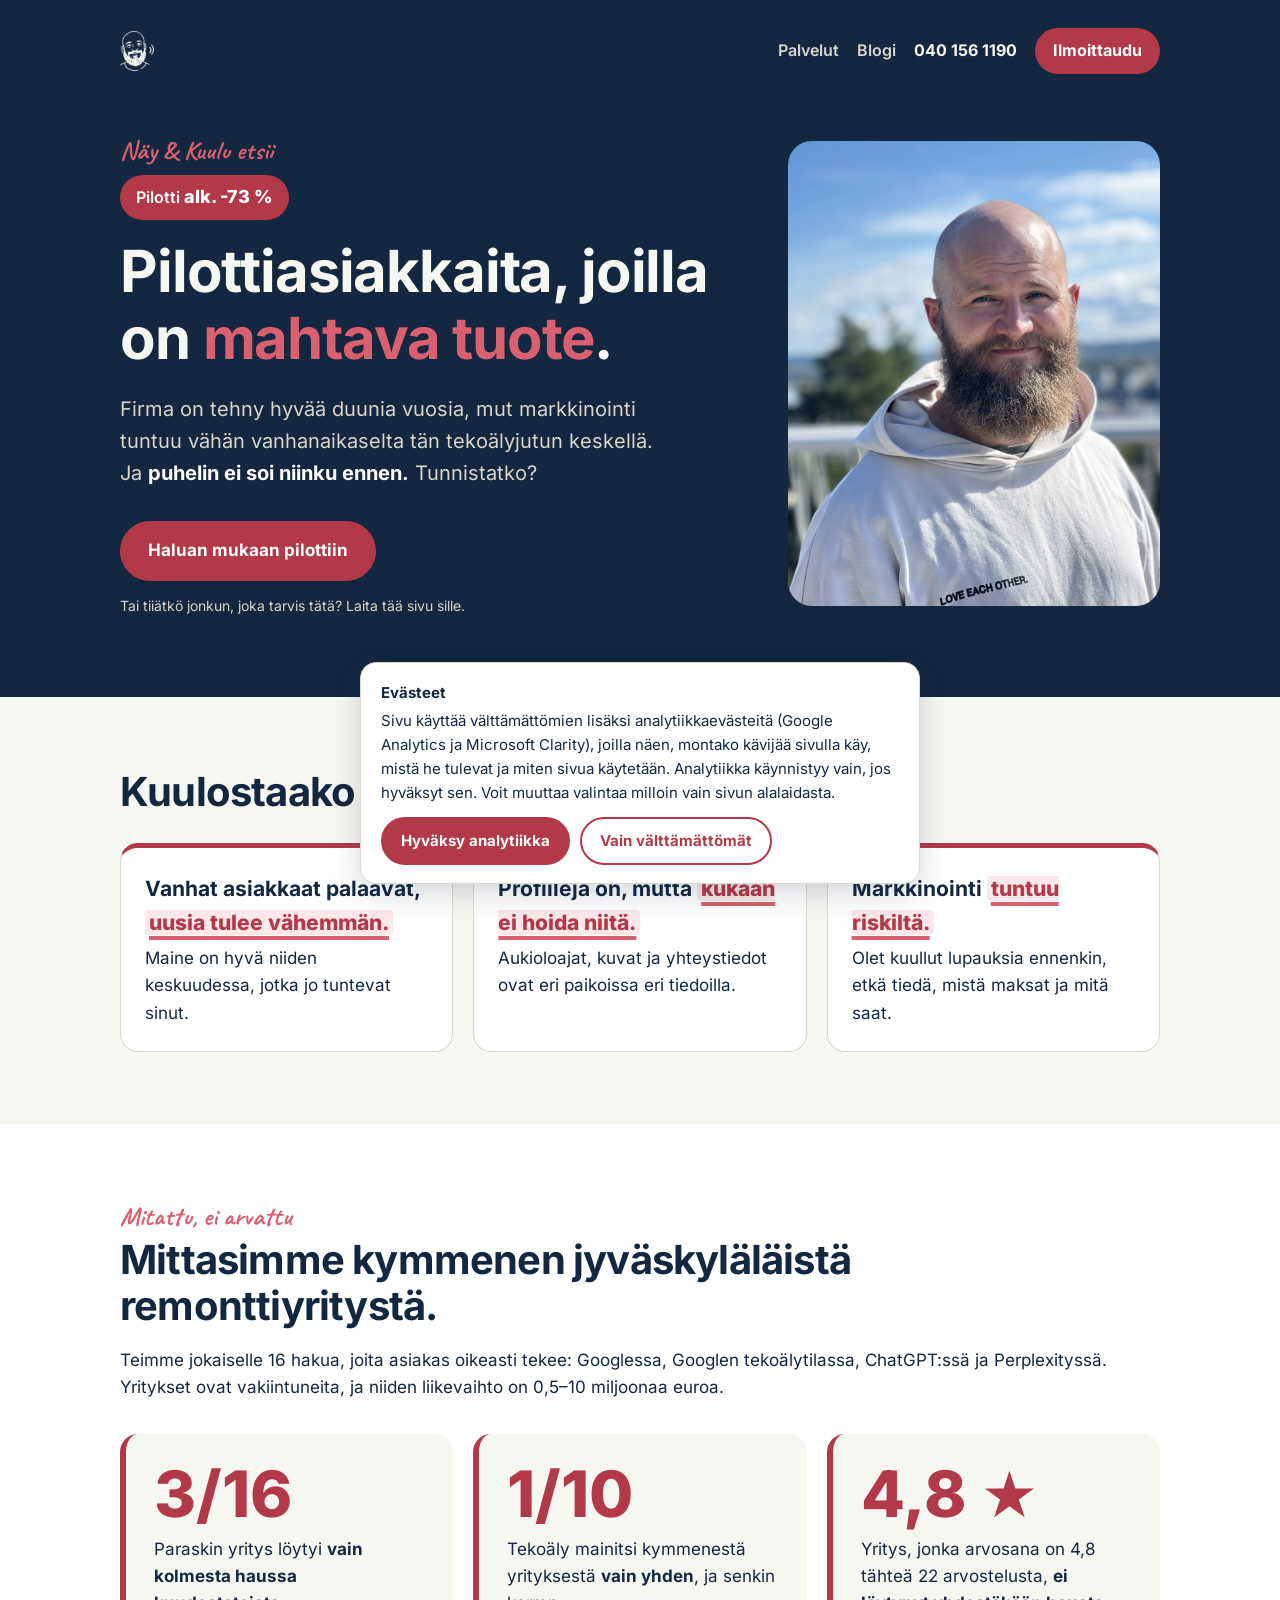
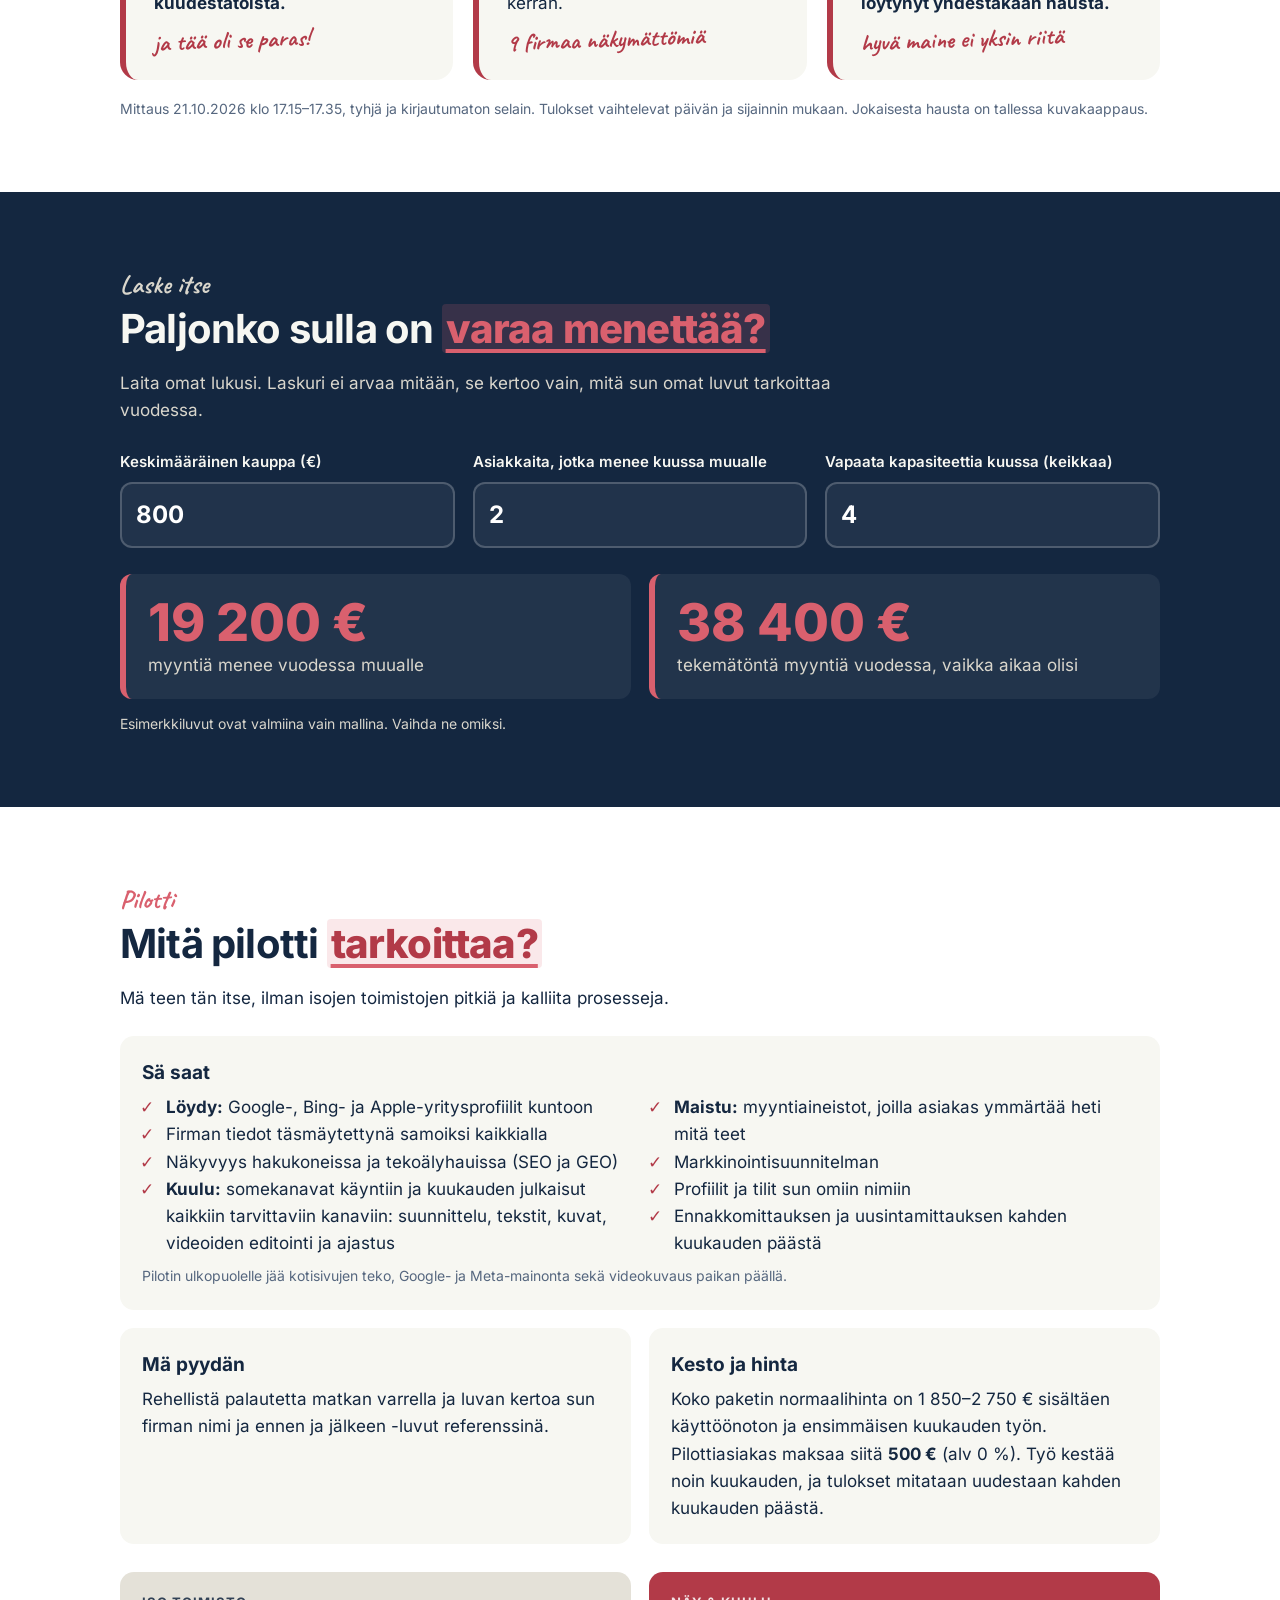
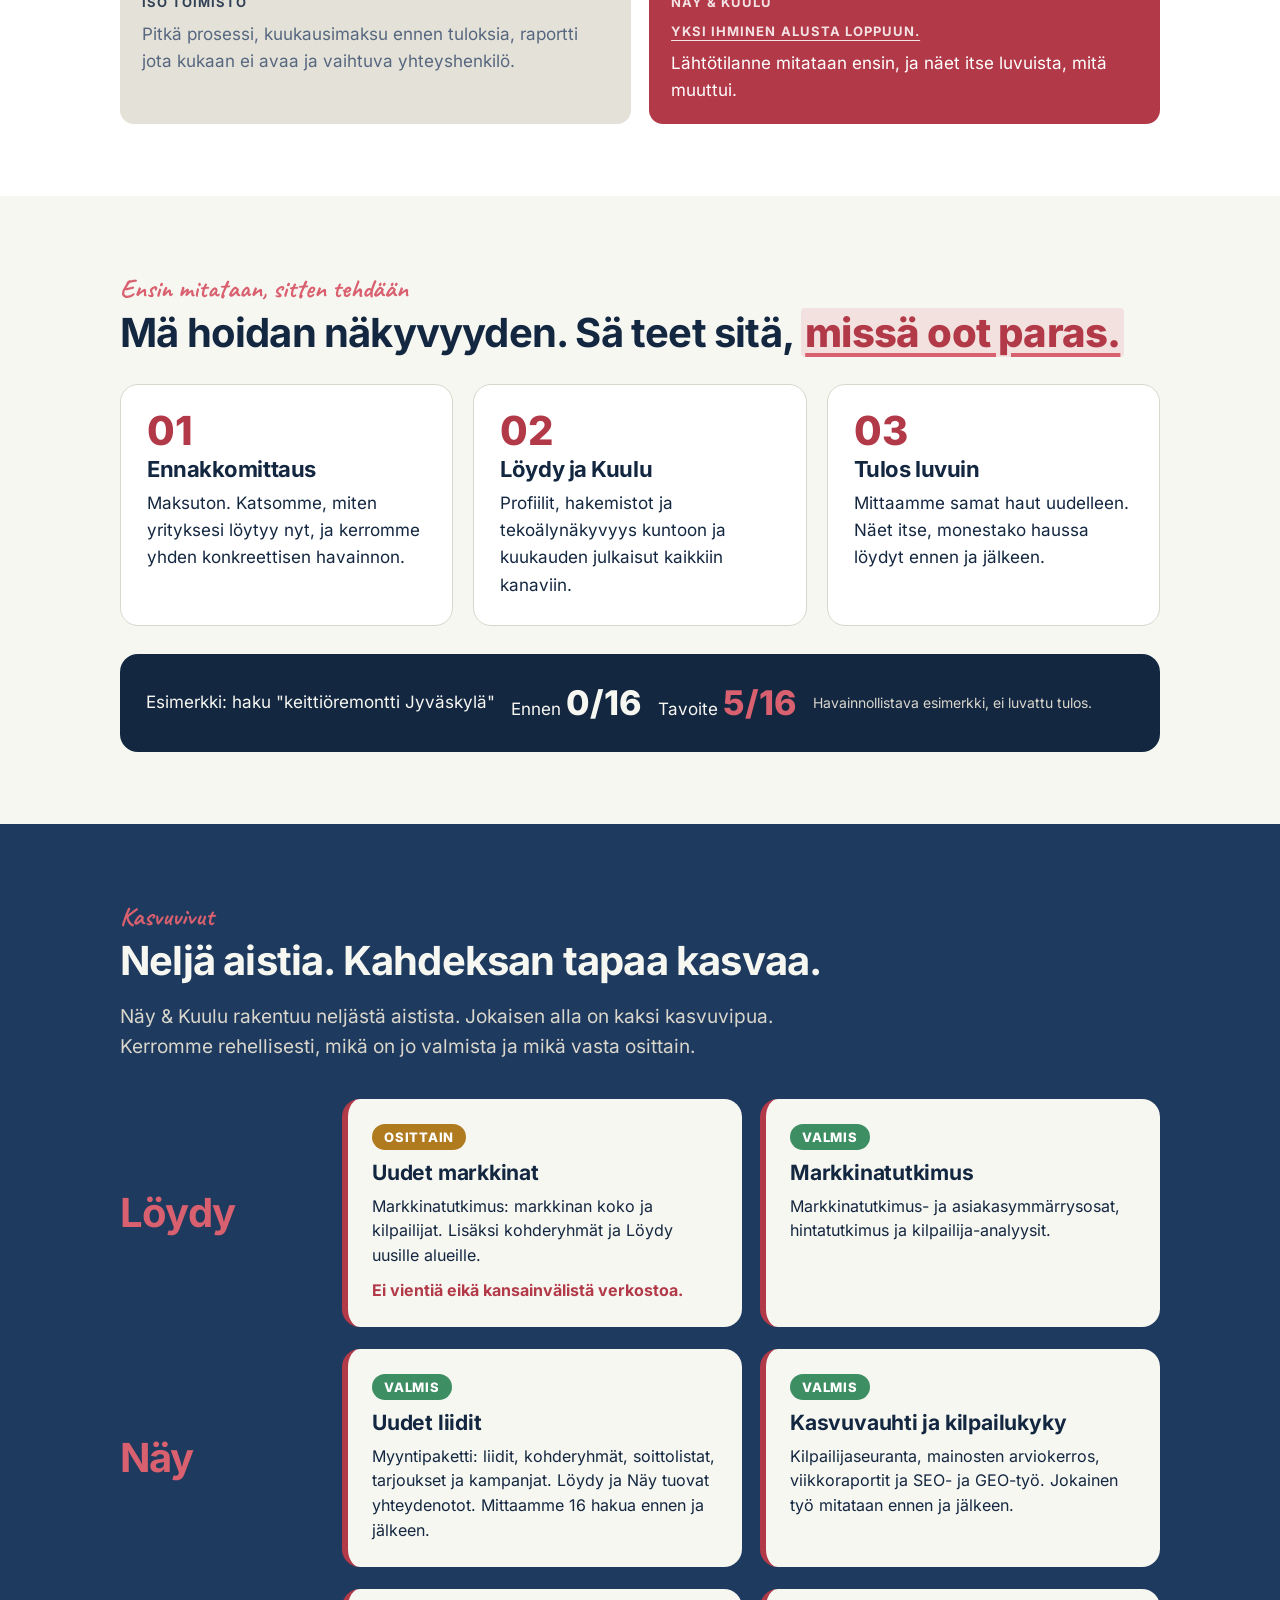
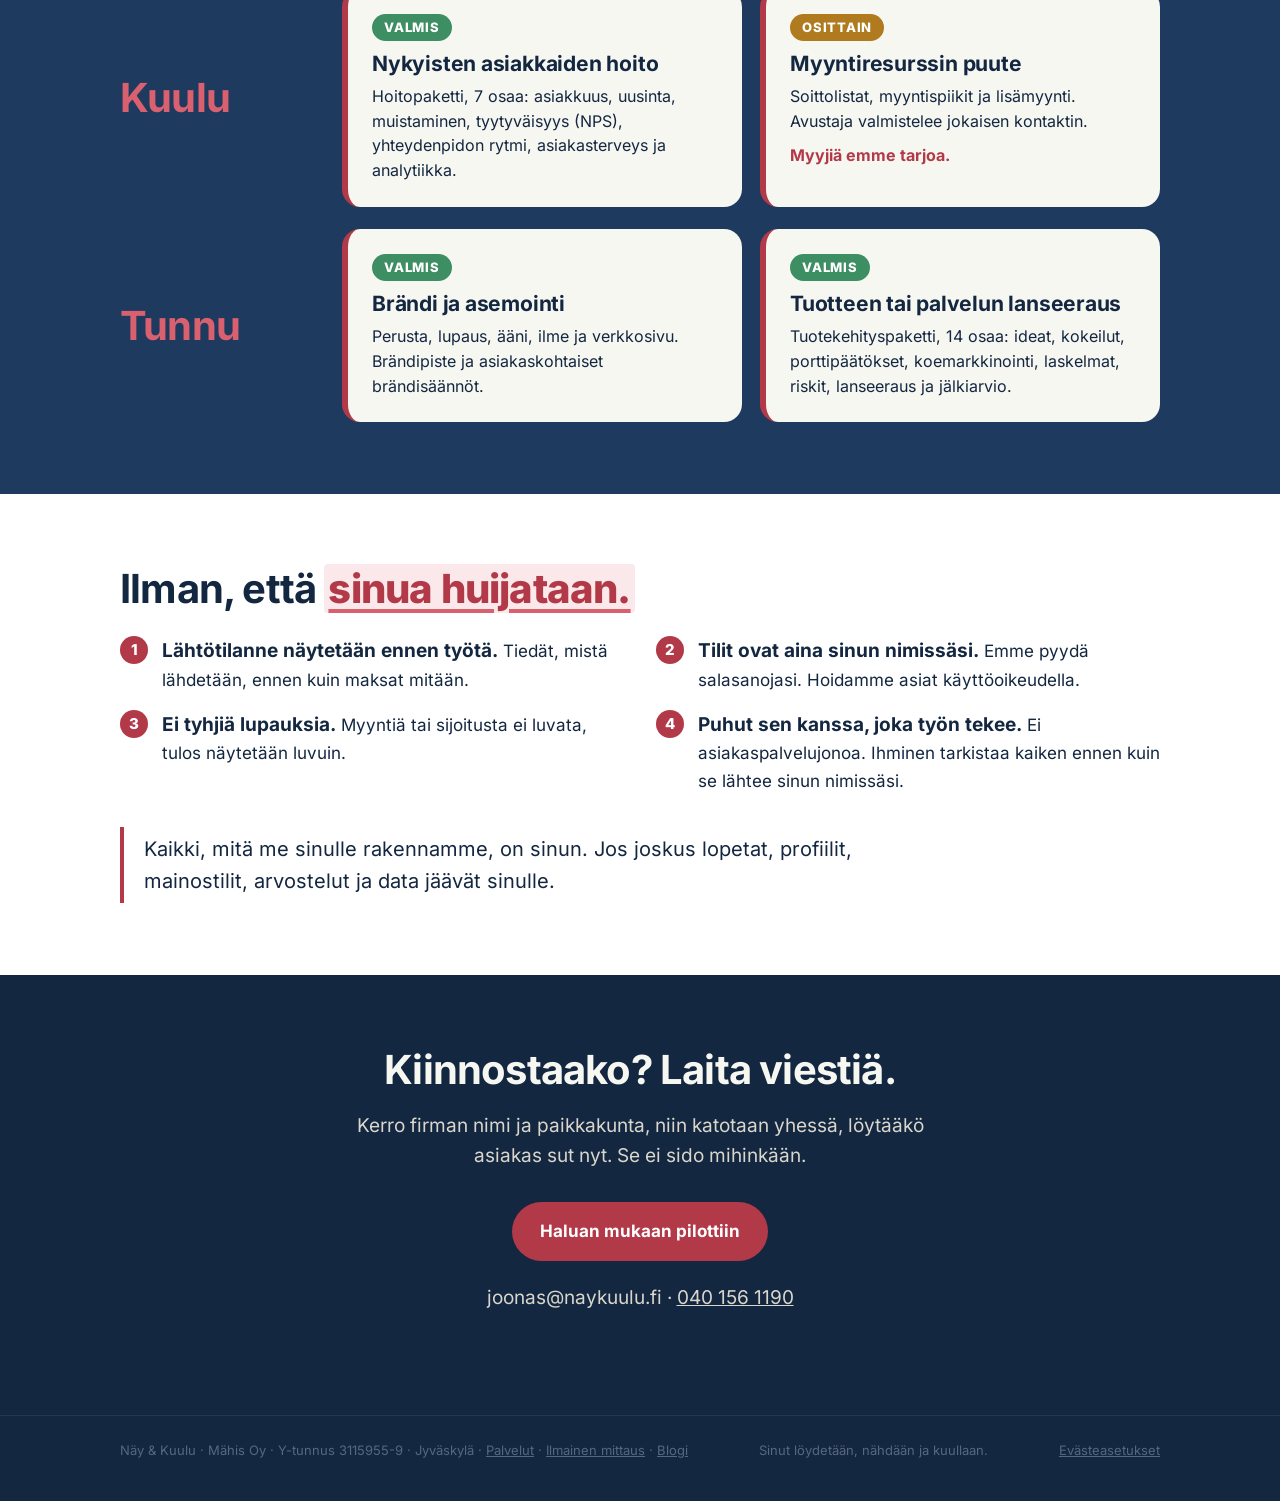
==== commit 5e6c3776: "Sivusto 30.10.: etusivu, sivukartta, logot" ====
--- a/index.html
+++ b/index.html
@@ -398,7 +398,7 @@
     <p class="yht">joonas@naykuulu.fi · <a href="tel:+358401561190" style="color:inherit">040 156 1190</a></p>
   </div>
 </section>
-<footer><div class="sis"><div>Näy &amp; Kuulu · Jyväskylä · <a href="/palvelut/">Palvelut</a> · <a href="/mittaus/">Ilmainen mittaus</a> · <a href="/blogi/">Blogi</a></div><div>Sinut löydetään, nähdään ja kuullaan.</div><div><button class="evalinkki" id="eva_auki">Evästeasetukset</button></div></div></footer>
+<footer><div class="sis"><div>Näy &amp; Kuulu · Mähis Oy · Y-tunnus 3115955-9 · Jyväskylä · <a href="/palvelut/">Palvelut</a> · <a href="/mittaus/">Ilmainen mittaus</a> · <a href="/blogi/">Blogi</a></div><div>Sinut löydetään, nähdään ja kuullaan.</div><div><button class="evalinkki" id="eva_auki">Evästeasetukset</button></div></div></footer>
 <div class="eva" id="eva" role="dialog" aria-label="Evästeet">
   <b>Evästeet</b>
   Sivu käyttää välttämättömien lisäksi analytiikkaevästeitä (Google Analytics ja Microsoft Clarity), joilla näen, montako kävijää sivulla käy, mistä he tulevat ja miten sivua käytetään. Analytiikka käynnistyy vain, jos hyväksyt sen. Voit muuttaa valintaa milloin vain sivun alalaidasta.
--- a/fonts/etusivu.css
+++ b/fonts/etusivu.css
@@ -0,0 +1,387 @@
+/* cyrillic-ext */
+@font-face {
+  font-family: 'Caveat';
+  font-style: normal;
+  font-weight: 600;
+  font-display: swap;
+  src: url(/fonts/caveat-cd487a2574.woff2) format('woff2');
+  unicode-range: U+0460-052F, U+1C80-1C8A, U+20B4, U+2DE0-2DFF, U+A640-A69F, U+FE2E-FE2F;
+}
+/* cyrillic */
+@font-face {
+  font-family: 'Caveat';
+  font-style: normal;
+  font-weight: 600;
+  font-display: swap;
+  src: url(/fonts/caveat-9518b27891.woff2) format('woff2');
+  unicode-range: U+0301, U+0400-045F, U+0490-0491, U+04B0-04B1, U+2116;
+}
+/* latin-ext */
+@font-face {
+  font-family: 'Caveat';
+  font-style: normal;
+  font-weight: 600;
+  font-display: swap;
+  src: url(/fonts/caveat-be7f9cabf4.woff2) format('woff2');
+  unicode-range: U+0100-02BA, U+02BD-02C5, U+02C7-02CC, U+02CE-02D7, U+02DD-02FF, U+0304, U+0308, U+0329, U+1D00-1DBF, U+1E00-1E9F, U+1EF2-1EFF, U+2020, U+20A0-20AB, U+20AD-20C4, U+2113, U+2C60-2C7F, U+A720-A7FF;
+}
+/* latin */
+@font-face {
+  font-family: 'Caveat';
+  font-style: normal;
+  font-weight: 600;
+  font-display: swap;
+  src: url(/fonts/caveat-947ed15831.woff2) format('woff2');
+  unicode-range: U+0000-00FF, U+0131, U+0152-0153, U+02BB-02BC, U+02C6, U+02DA, U+02DC, U+0304, U+0308, U+0329, U+2000-206F, U+20AC, U+2122, U+2191, U+2193, U+2212, U+2215, U+FEFF, U+FFFD;
+}
+/* cyrillic-ext */
+@font-face {
+  font-family: 'Caveat';
+  font-style: normal;
+  font-weight: 700;
+  font-display: swap;
+  src: url(/fonts/caveat-cd487a2574.woff2) format('woff2');
+  unicode-range: U+0460-052F, U+1C80-1C8A, U+20B4, U+2DE0-2DFF, U+A640-A69F, U+FE2E-FE2F;
+}
+/* cyrillic */
+@font-face {
+  font-family: 'Caveat';
+  font-style: normal;
+  font-weight: 700;
+  font-display: swap;
+  src: url(/fonts/caveat-9518b27891.woff2) format('woff2');
+  unicode-range: U+0301, U+0400-045F, U+0490-0491, U+04B0-04B1, U+2116;
+}
+/* latin-ext */
+@font-face {
+  font-family: 'Caveat';
+  font-style: normal;
+  font-weight: 700;
+  font-display: swap;
+  src: url(/fonts/caveat-be7f9cabf4.woff2) format('woff2');
+  unicode-range: U+0100-02BA, U+02BD-02C5, U+02C7-02CC, U+02CE-02D7, U+02DD-02FF, U+0304, U+0308, U+0329, U+1D00-1DBF, U+1E00-1E9F, U+1EF2-1EFF, U+2020, U+20A0-20AB, U+20AD-20C4, U+2113, U+2C60-2C7F, U+A720-A7FF;
+}
+/* latin */
+@font-face {
+  font-family: 'Caveat';
+  font-style: normal;
+  font-weight: 700;
+  font-display: swap;
+  src: url(/fonts/caveat-947ed15831.woff2) format('woff2');
+  unicode-range: U+0000-00FF, U+0131, U+0152-0153, U+02BB-02BC, U+02C6, U+02DA, U+02DC, U+0304, U+0308, U+0329, U+2000-206F, U+20AC, U+2122, U+2191, U+2193, U+2212, U+2215, U+FEFF, U+FFFD;
+}
+/* cyrillic-ext */
+@font-face {
+  font-family: 'Inter';
+  font-style: normal;
+  font-weight: 400;
+  font-display: swap;
+  src: url(/fonts/inter-95b9ea8305.woff2) format('woff2');
+  unicode-range: U+0460-052F, U+1C80-1C8A, U+20B4, U+2DE0-2DFF, U+A640-A69F, U+FE2E-FE2F;
+}
+/* cyrillic */
+@font-face {
+  font-family: 'Inter';
+  font-style: normal;
+  font-weight: 400;
+  font-display: swap;
+  src: url(/fonts/inter-1e8edb2fc1.woff2) format('woff2');
+  unicode-range: U+0301, U+0400-045F, U+0490-0491, U+04B0-04B1, U+2116;
+}
+/* greek-ext */
+@font-face {
+  font-family: 'Inter';
+  font-style: normal;
+  font-weight: 400;
+  font-display: swap;
+  src: url(/fonts/inter-6d0a674525.woff2) format('woff2');
+  unicode-range: U+1F00-1FFF;
+}
+/* greek */
+@font-face {
+  font-family: 'Inter';
+  font-style: normal;
+  font-weight: 400;
+  font-display: swap;
+  src: url(/fonts/inter-dbc85b0dfb.woff2) format('woff2');
+  unicode-range: U+0370-0377, U+037A-037F, U+0384-038A, U+038C, U+038E-03A1, U+03A3-03FF;
+}
+/* vietnamese */
+@font-face {
+  font-family: 'Inter';
+  font-style: normal;
+  font-weight: 400;
+  font-display: swap;
+  src: url(/fonts/inter-4c2d4a14f2.woff2) format('woff2');
+  unicode-range: U+0102-0103, U+0110-0111, U+0128-0129, U+0168-0169, U+01A0-01A1, U+01AF-01B0, U+0300-0301, U+0303-0304, U+0308-0309, U+0323, U+0329, U+1EA0-1EF9, U+20AB;
+}
+/* latin-ext */
+@font-face {
+  font-family: 'Inter';
+  font-style: normal;
+  font-weight: 400;
+  font-display: swap;
+  src: url(/fonts/inter-a9d11b3ffe.woff2) format('woff2');
+  unicode-range: U+0100-02BA, U+02BD-02C5, U+02C7-02CC, U+02CE-02D7, U+02DD-02FF, U+0304, U+0308, U+0329, U+1D00-1DBF, U+1E00-1E9F, U+1EF2-1EFF, U+2020, U+20A0-20AB, U+20AD-20C4, U+2113, U+2C60-2C7F, U+A720-A7FF;
+}
+/* latin */
+@font-face {
+  font-family: 'Inter';
+  font-style: normal;
+  font-weight: 400;
+  font-display: swap;
+  src: url(/fonts/inter-e3237528af.woff2) format('woff2');
+  unicode-range: U+0000-00FF, U+0131, U+0152-0153, U+02BB-02BC, U+02C6, U+02DA, U+02DC, U+0304, U+0308, U+0329, U+2000-206F, U+20AC, U+2122, U+2191, U+2193, U+2212, U+2215, U+FEFF, U+FFFD;
+}
+/* cyrillic-ext */
+@font-face {
+  font-family: 'Inter';
+  font-style: normal;
+  font-weight: 500;
+  font-display: swap;
+  src: url(/fonts/inter-95b9ea8305.woff2) format('woff2');
+  unicode-range: U+0460-052F, U+1C80-1C8A, U+20B4, U+2DE0-2DFF, U+A640-A69F, U+FE2E-FE2F;
+}
+/* cyrillic */
+@font-face {
+  font-family: 'Inter';
+  font-style: normal;
+  font-weight: 500;
+  font-display: swap;
+  src: url(/fonts/inter-1e8edb2fc1.woff2) format('woff2');
+  unicode-range: U+0301, U+0400-045F, U+0490-0491, U+04B0-04B1, U+2116;
+}
+/* greek-ext */
+@font-face {
+  font-family: 'Inter';
+  font-style: normal;
+  font-weight: 500;
+  font-display: swap;
+  src: url(/fonts/inter-6d0a674525.woff2) format('woff2');
+  unicode-range: U+1F00-1FFF;
+}
+/* greek */
+@font-face {
+  font-family: 'Inter';
+  font-style: normal;
+  font-weight: 500;
+  font-display: swap;
+  src: url(/fonts/inter-dbc85b0dfb.woff2) format('woff2');
+  unicode-range: U+0370-0377, U+037A-037F, U+0384-038A, U+038C, U+038E-03A1, U+03A3-03FF;
+}
+/* vietnamese */
+@font-face {
+  font-family: 'Inter';
+  font-style: normal;
+  font-weight: 500;
+  font-display: swap;
+  src: url(/fonts/inter-4c2d4a14f2.woff2) format('woff2');
+  unicode-range: U+0102-0103, U+0110-0111, U+0128-0129, U+0168-0169, U+01A0-01A1, U+01AF-01B0, U+0300-0301, U+0303-0304, U+0308-0309, U+0323, U+0329, U+1EA0-1EF9, U+20AB;
+}
+/* latin-ext */
+@font-face {
+  font-family: 'Inter';
+  font-style: normal;
+  font-weight: 500;
+  font-display: swap;
+  src: url(/fonts/inter-a9d11b3ffe.woff2) format('woff2');
+  unicode-range: U+0100-02BA, U+02BD-02C5, U+02C7-02CC, U+02CE-02D7, U+02DD-02FF, U+0304, U+0308, U+0329, U+1D00-1DBF, U+1E00-1E9F, U+1EF2-1EFF, U+2020, U+20A0-20AB, U+20AD-20C4, U+2113, U+2C60-2C7F, U+A720-A7FF;
+}
+/* latin */
+@font-face {
+  font-family: 'Inter';
+  font-style: normal;
+  font-weight: 500;
+  font-display: swap;
+  src: url(/fonts/inter-e3237528af.woff2) format('woff2');
+  unicode-range: U+0000-00FF, U+0131, U+0152-0153, U+02BB-02BC, U+02C6, U+02DA, U+02DC, U+0304, U+0308, U+0329, U+2000-206F, U+20AC, U+2122, U+2191, U+2193, U+2212, U+2215, U+FEFF, U+FFFD;
+}
+/* cyrillic-ext */
+@font-face {
+  font-family: 'Inter';
+  font-style: normal;
+  font-weight: 600;
+  font-display: swap;
+  src: url(/fonts/inter-95b9ea8305.woff2) format('woff2');
+  unicode-range: U+0460-052F, U+1C80-1C8A, U+20B4, U+2DE0-2DFF, U+A640-A69F, U+FE2E-FE2F;
+}
+/* cyrillic */
+@font-face {
+  font-family: 'Inter';
+  font-style: normal;
+  font-weight: 600;
+  font-display: swap;
+  src: url(/fonts/inter-1e8edb2fc1.woff2) format('woff2');
+  unicode-range: U+0301, U+0400-045F, U+0490-0491, U+04B0-04B1, U+2116;
+}
+/* greek-ext */
+@font-face {
+  font-family: 'Inter';
+  font-style: normal;
+  font-weight: 600;
+  font-display: swap;
+  src: url(/fonts/inter-6d0a674525.woff2) format('woff2');
+  unicode-range: U+1F00-1FFF;
+}
+/* greek */
+@font-face {
+  font-family: 'Inter';
+  font-style: normal;
+  font-weight: 600;
+  font-display: swap;
+  src: url(/fonts/inter-dbc85b0dfb.woff2) format('woff2');
+  unicode-range: U+0370-0377, U+037A-037F, U+0384-038A, U+038C, U+038E-03A1, U+03A3-03FF;
+}
+/* vietnamese */
+@font-face {
+  font-family: 'Inter';
+  font-style: normal;
+  font-weight: 600;
+  font-display: swap;
+  src: url(/fonts/inter-4c2d4a14f2.woff2) format('woff2');
+  unicode-range: U+0102-0103, U+0110-0111, U+0128-0129, U+0168-0169, U+01A0-01A1, U+01AF-01B0, U+0300-0301, U+0303-0304, U+0308-0309, U+0323, U+0329, U+1EA0-1EF9, U+20AB;
+}
+/* latin-ext */
+@font-face {
+  font-family: 'Inter';
+  font-style: normal;
+  font-weight: 600;
+  font-display: swap;
+  src: url(/fonts/inter-a9d11b3ffe.woff2) format('woff2');
+  unicode-range: U+0100-02BA, U+02BD-02C5, U+02C7-02CC, U+02CE-02D7, U+02DD-02FF, U+0304, U+0308, U+0329, U+1D00-1DBF, U+1E00-1E9F, U+1EF2-1EFF, U+2020, U+20A0-20AB, U+20AD-20C4, U+2113, U+2C60-2C7F, U+A720-A7FF;
+}
+/* latin */
+@font-face {
+  font-family: 'Inter';
+  font-style: normal;
+  font-weight: 600;
+  font-display: swap;
+  src: url(/fonts/inter-e3237528af.woff2) format('woff2');
+  unicode-range: U+0000-00FF, U+0131, U+0152-0153, U+02BB-02BC, U+02C6, U+02DA, U+02DC, U+0304, U+0308, U+0329, U+2000-206F, U+20AC, U+2122, U+2191, U+2193, U+2212, U+2215, U+FEFF, U+FFFD;
+}
+/* cyrillic-ext */
+@font-face {
+  font-family: 'Inter';
+  font-style: normal;
+  font-weight: 700;
+  font-display: swap;
+  src: url(/fonts/inter-95b9ea8305.woff2) format('woff2');
+  unicode-range: U+0460-052F, U+1C80-1C8A, U+20B4, U+2DE0-2DFF, U+A640-A69F, U+FE2E-FE2F;
+}
+/* cyrillic */
+@font-face {
+  font-family: 'Inter';
+  font-style: normal;
+  font-weight: 700;
+  font-display: swap;
+  src: url(/fonts/inter-1e8edb2fc1.woff2) format('woff2');
+  unicode-range: U+0301, U+0400-045F, U+0490-0491, U+04B0-04B1, U+2116;
+}
+/* greek-ext */
+@font-face {
+  font-family: 'Inter';
+  font-style: normal;
+  font-weight: 700;
+  font-display: swap;
+  src: url(/fonts/inter-6d0a674525.woff2) format('woff2');
+  unicode-range: U+1F00-1FFF;
+}
+/* greek */
+@font-face {
+  font-family: 'Inter';
+  font-style: normal;
+  font-weight: 700;
+  font-display: swap;
+  src: url(/fonts/inter-dbc85b0dfb.woff2) format('woff2');
+  unicode-range: U+0370-0377, U+037A-037F, U+0384-038A, U+038C, U+038E-03A1, U+03A3-03FF;
+}
+/* vietnamese */
+@font-face {
+  font-family: 'Inter';
+  font-style: normal;
+  font-weight: 700;
+  font-display: swap;
+  src: url(/fonts/inter-4c2d4a14f2.woff2) format('woff2');
+  unicode-range: U+0102-0103, U+0110-0111, U+0128-0129, U+0168-0169, U+01A0-01A1, U+01AF-01B0, U+0300-0301, U+0303-0304, U+0308-0309, U+0323, U+0329, U+1EA0-1EF9, U+20AB;
+}
+/* latin-ext */
+@font-face {
+  font-family: 'Inter';
+  font-style: normal;
+  font-weight: 700;
+  font-display: swap;
+  src: url(/fonts/inter-a9d11b3ffe.woff2) format('woff2');
+  unicode-range: U+0100-02BA, U+02BD-02C5, U+02C7-02CC, U+02CE-02D7, U+02DD-02FF, U+0304, U+0308, U+0329, U+1D00-1DBF, U+1E00-1E9F, U+1EF2-1EFF, U+2020, U+20A0-20AB, U+20AD-20C4, U+2113, U+2C60-2C7F, U+A720-A7FF;
+}
+/* latin */
+@font-face {
+  font-family: 'Inter';
+  font-style: normal;
+  font-weight: 700;
+  font-display: swap;
+  src: url(/fonts/inter-e3237528af.woff2) format('woff2');
+  unicode-range: U+0000-00FF, U+0131, U+0152-0153, U+02BB-02BC, U+02C6, U+02DA, U+02DC, U+0304, U+0308, U+0329, U+2000-206F, U+20AC, U+2122, U+2191, U+2193, U+2212, U+2215, U+FEFF, U+FFFD;
+}
+/* cyrillic-ext */
+@font-face {
+  font-family: 'Inter';
+  font-style: normal;
+  font-weight: 800;
+  font-display: swap;
+  src: url(/fonts/inter-95b9ea8305.woff2) format('woff2');
+  unicode-range: U+0460-052F, U+1C80-1C8A, U+20B4, U+2DE0-2DFF, U+A640-A69F, U+FE2E-FE2F;
+}
+/* cyrillic */
+@font-face {
+  font-family: 'Inter';
+  font-style: normal;
+  font-weight: 800;
+  font-display: swap;
+  src: url(/fonts/inter-1e8edb2fc1.woff2) format('woff2');
+  unicode-range: U+0301, U+0400-045F, U+0490-0491, U+04B0-04B1, U+2116;
+}
+/* greek-ext */
+@font-face {
+  font-family: 'Inter';
+  font-style: normal;
+  font-weight: 800;
+  font-display: swap;
+  src: url(/fonts/inter-6d0a674525.woff2) format('woff2');
+  unicode-range: U+1F00-1FFF;
+}
+/* greek */
+@font-face {
+  font-family: 'Inter';
+  font-style: normal;
+  font-weight: 800;
+  font-display: swap;
+  src: url(/fonts/inter-dbc85b0dfb.woff2) format('woff2');
+  unicode-range: U+0370-0377, U+037A-037F, U+0384-038A, U+038C, U+038E-03A1, U+03A3-03FF;
+}
+/* vietnamese */
+@font-face {
+  font-family: 'Inter';
+  font-style: normal;
+  font-weight: 800;
+  font-display: swap;
+  src: url(/fonts/inter-4c2d4a14f2.woff2) format('woff2');
+  unicode-range: U+0102-0103, U+0110-0111, U+0128-0129, U+0168-0169, U+01A0-01A1, U+01AF-01B0, U+0300-0301, U+0303-0304, U+0308-0309, U+0323, U+0329, U+1EA0-1EF9, U+20AB;
+}
+/* latin-ext */
+@font-face {
+  font-family: 'Inter';
+  font-style: normal;
+  font-weight: 800;
+  font-display: swap;
+  src: url(/fonts/inter-a9d11b3ffe.woff2) format('woff2');
+  unicode-range: U+0100-02BA, U+02BD-02C5, U+02C7-02CC, U+02CE-02D7, U+02DD-02FF, U+0304, U+0308, U+0329, U+1D00-1DBF, U+1E00-1E9F, U+1EF2-1EFF, U+2020, U+20A0-20AB, U+20AD-20C4, U+2113, U+2C60-2C7F, U+A720-A7FF;
+}
+/* latin */
+@font-face {
+  font-family: 'Inter';
+  font-style: normal;
+  font-weight: 800;
+  font-display: swap;
+  src: url(/fonts/inter-e3237528af.woff2) format('woff2');
+  unicode-range: U+0000-00FF, U+0131, U+0152-0153, U+02BB-02BC, U+02C6, U+02DA, U+02DC, U+0304, U+0308, U+0329, U+2000-206F, U+20AC, U+2122, U+2191, U+2193, U+2212, U+2215, U+FEFF, U+FFFD;
+}
